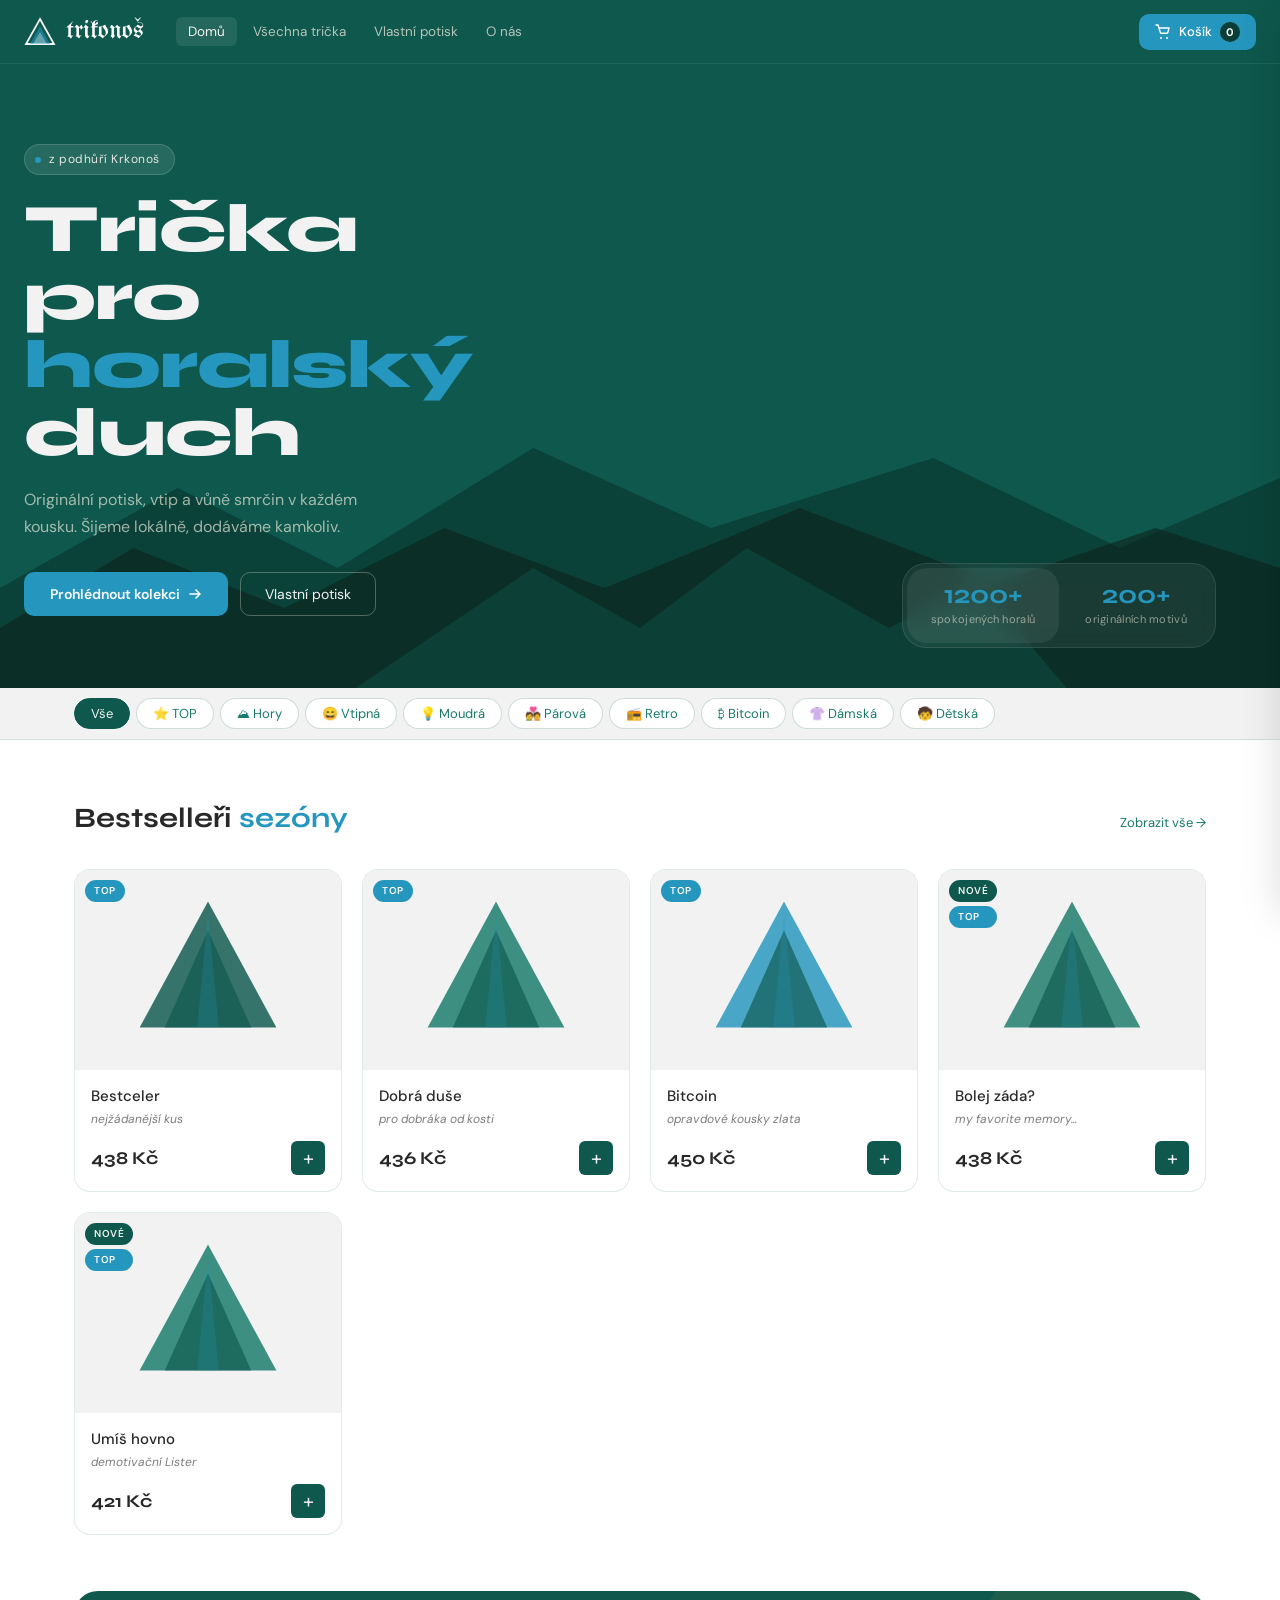
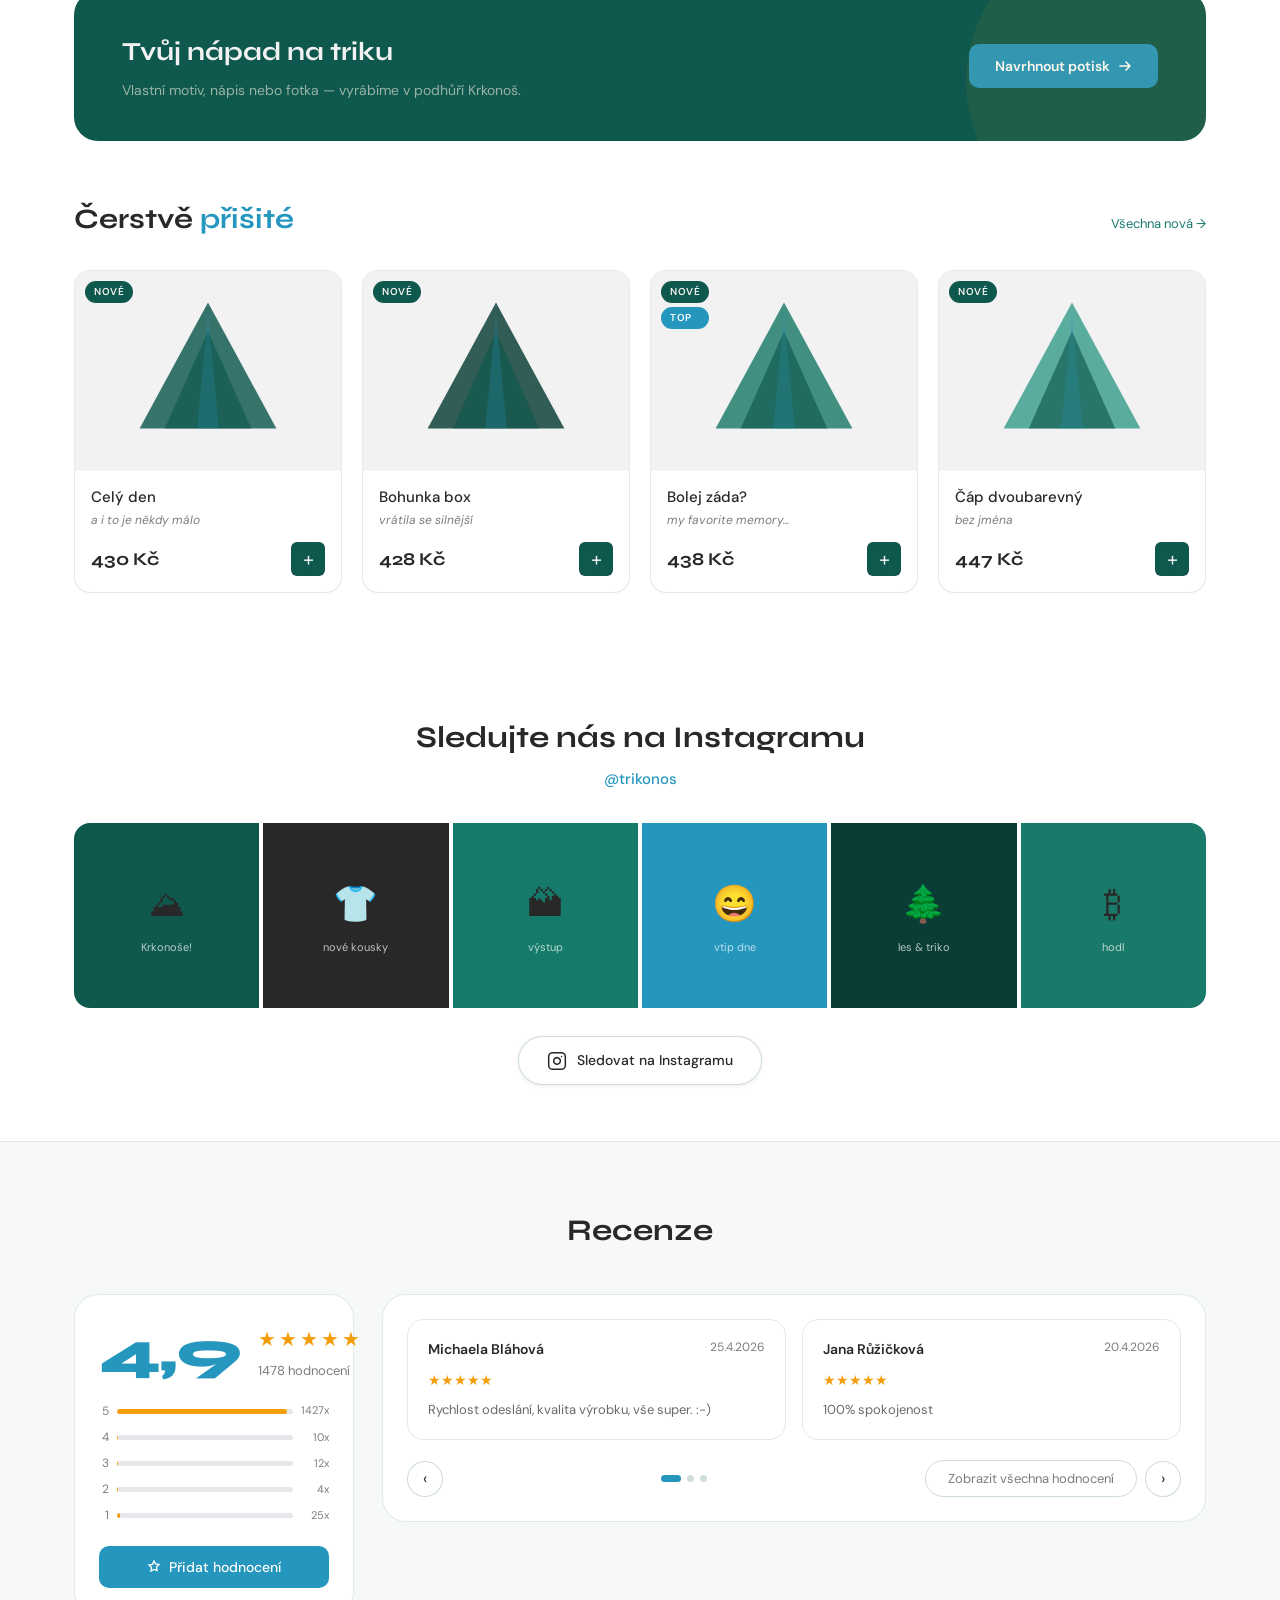
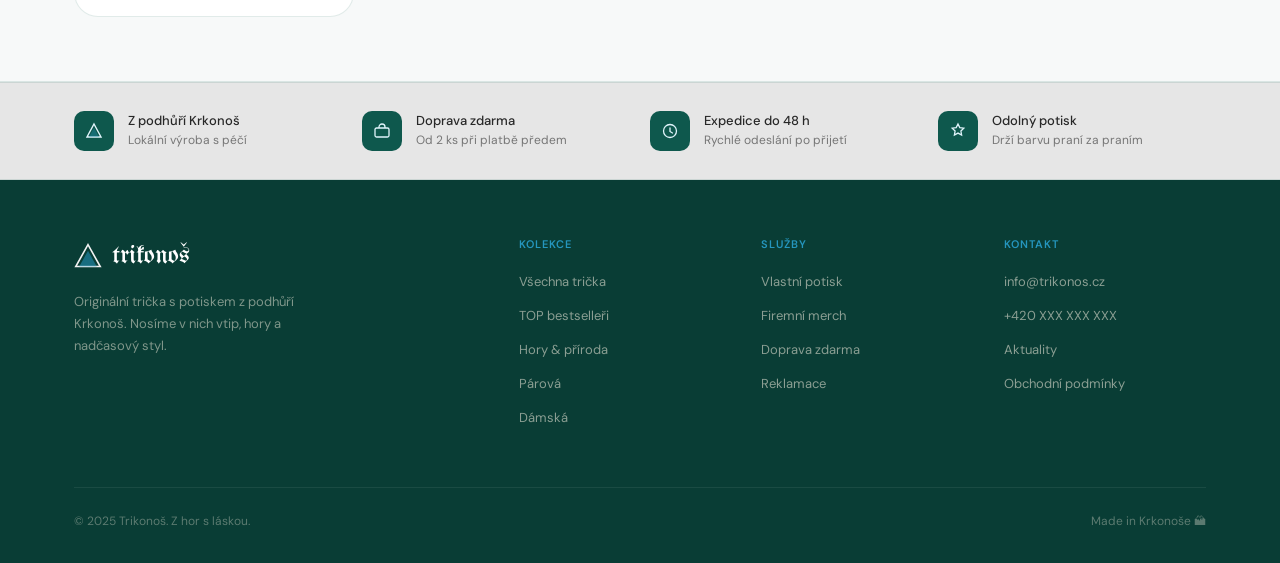
==== index.html @ 43702545 "Rename trikonos-design.html to index.html" ====
<!DOCTYPE html>
<html lang="cs">
<head>
<meta charset="UTF-8">
<meta name="viewport" content="width=device-width, initial-scale=1.0">
<title>Trikonoš – trika z hor</title>
<link href="https://fonts.googleapis.com/css2?family=UnifrakturMaguntia&family=Syne:wght@400;500;600;700;800&family=DM+Sans:ital,wght@0,300;0,400;0,500;1,300&display=swap" rel="stylesheet">
<style>
/* =========================================================
   TOKENS
========================================================= */
:root {
  /* === TRIKONOŠ BRAND PALETTE === */
  --forest:   #0e584d;   /* primární zelená — header, CTA pozadí */
  --forest-d: #093d35;   /* tmavší varianta pro hover, footer */
  --forest-l: #157a6a;   /* světlejší varianta */
  --moss:     #1a7a6a;   /* sekundární zelená */
  --sage:     #3a9e8e;   /* světlá zelená pro doplňky */
  --cream:    #f2f2f2;   /* světlé pozadí, texty na tmavém */
  --cream-d:  #e6e6e6;   /* lehce šedivé pozadí */
  --gold:     #2596be;   /* akcentní modrá — CTA tlačítka */
  --gold-l:   #2aaad6;   /* světlejší hover modrá */
  --sand:     #1f7fa0;   /* tmavší modrá varianta */
  --white:    #ffffff;   /* čistá bílá */
  --ink:      #282828;   /* hlavní barva textu */
  --muted:    rgba(80,80,80,0.75); /* tlumený text */
  --border:   rgba(14,88,77,0.12);
  --border-m: rgba(14,88,77,0.20);

  --r-sm: 6px;
  --r-md: 10px;
  --r-lg: 16px;
  --r-xl: 24px;

  --shadow-sm: 0 1px 4px rgba(0,0,0,0.08);
  --shadow-md: 0 4px 20px rgba(0,0,0,0.10);
  --shadow-lg: 0 12px 40px rgba(0,0,0,0.14);

  --font-display: 'Syne', sans-serif;
  --font-body:    'DM Sans', sans-serif;

  --header-h: 64px;
  --transition: 0.22s cubic-bezier(0.4,0,0.2,1);
}

/* =========================================================
   RESET & BASE
========================================================= */
*, *::before, *::after { box-sizing: border-box; margin: 0; padding: 0; }
html { scroll-behavior: smooth; }
body {
  font-family: var(--font-body);
  background: var(--white);
  color: var(--ink);
  font-size: 15px;
  line-height: 1.6;
  overflow-x: hidden;
}
img { display: block; max-width: 100%; }
button { cursor: pointer; font-family: var(--font-body); }
a { text-decoration: none; color: inherit; }
ul { list-style: none; }

/* =========================================================
   HEADER
========================================================= */
.header {
  position: fixed; top: 0; left: 0; right: 0; z-index: 100;
  height: var(--header-h);
  background: var(--forest);
  display: flex; align-items: center;
  padding: 0 24px;
  gap: 0;
  border-bottom: 1px solid rgba(255,255,255,0.07);
}

.header-logo {
  display: flex; align-items: center; gap: 10px;
  font-family: 'UnifrakturMaguntia', cursive;
  font-size: 26px; font-weight: 400;
  color: #ffffff;
  letter-spacing: 0px;
  flex-shrink: 0;
}
.logo-mark {
  width: 32px; height: 32px; position: relative; flex-shrink: 0;
}

.header-nav {
  display: flex; align-items: center; gap: 4px;
  margin-left: 32px;
  flex: 1;
}
.header-nav button {
  background: none; border: none;
  color: rgba(245,239,224,0.72);
  font-size: 13.5px; font-weight: 400;
  padding: 6px 12px; border-radius: var(--r-sm);
  transition: background var(--transition), color var(--transition);
  white-space: nowrap;
}
.header-nav button:hover,
.header-nav button.active {
  background: rgba(255,255,255,0.09);
  color: var(--cream);
}

.header-actions {
  display: flex; align-items: center; gap: 8px;
  margin-left: auto; flex-shrink: 0;
}

.btn-cart {
  position: relative;
  background: var(--gold);
  border: none; border-radius: var(--r-md);
  padding: 8px 16px;
  display: flex; align-items: center; gap: 8px;
  font-size: 13px; font-weight: 500; color: #ffffff;
  transition: background var(--transition), transform var(--transition);
}
.btn-cart:hover { background: var(--gold-l); transform: translateY(-1px); }
.cart-count {
  background: #093d35;
  color: #ffffff;
  width: 20px; height: 20px; border-radius: 50%;
  font-size: 11px; font-weight: 700;
  display: flex; align-items: center; justify-content: center;
}

.btn-hamburger {
  display: none;
  background: none; border: none;
  color: var(--cream); padding: 6px;
  flex-direction: column; gap: 5px; align-items: center;
}
.btn-hamburger span {
  display: block; width: 22px; height: 2px;
  background: var(--cream); border-radius: 2px;
  transition: transform var(--transition), opacity var(--transition);
}

/* Mobile nav drawer */
.mobile-nav {
  display: none;
  position: fixed; top: var(--header-h); left: 0; right: 0; bottom: 0;
  background: var(--forest-d); z-index: 99;
  padding: 24px;
  flex-direction: column; gap: 4px;
  transform: translateX(-100%);
  transition: transform var(--transition);
}
.mobile-nav.open { transform: translateX(0); }
.mobile-nav button {
  background: none; border: none;
  color: var(--cream); font-size: 22px;
  font-family: var(--font-display); font-weight: 600;
  padding: 12px 0; text-align: left;
  border-bottom: 1px solid rgba(255,255,255,0.07);
  width: 100%;
}

/* =========================================================
   PAGE LAYOUT
========================================================= */
.page { display: none; padding-top: var(--header-h); min-height: 100vh; }
.page.active { display: block; }

.container { max-width: 1180px; margin: 0 auto; padding: 0 24px; }

/* =========================================================
   HERO
========================================================= */
.hero {
  background: var(--forest);
  position: relative; overflow: hidden;
  padding: 80px 24px 0;
  min-height: 560px;
  display: flex; align-items: flex-end;
}
.hero-content {
  position: relative; z-index: 2;
  max-width: 520px;
  padding-bottom: 72px;
}
.hero-eyebrow {
  display: inline-flex; align-items: center; gap: 8px;
  background: rgba(255,255,255,0.1);
  border: 1px solid rgba(255,255,255,0.15);
  border-radius: 100px;
  padding: 5px 14px 5px 10px;
  font-size: 12px; color: var(--cream-d);
  letter-spacing: 0.5px; margin-bottom: 20px;
}
.hero-eyebrow-dot {
  width: 6px; height: 6px; border-radius: 50%;
  background: #2596be; flex-shrink: 0;
}
.hero h1 {
  font-family: var(--font-display);
  font-size: clamp(40px, 7vw, 68px);
  font-weight: 800; line-height: 1.0;
  color: var(--cream); margin-bottom: 20px;
  letter-spacing: -1px;
}
.hero h1 em { color: #2596be; font-style: normal; }
.hero-sub {
  font-size: 16px; color: rgba(245,239,224,0.65);
  line-height: 1.65; margin-bottom: 32px;
  max-width: 380px;
}
.hero-btns { display: flex; gap: 12px; flex-wrap: wrap; }

.btn-primary {
  background: var(--gold);
  color: #ffffff;
  border: none; border-radius: var(--r-md);
  padding: 13px 26px;
  font-size: 14px; font-weight: 600;
  display: inline-flex; align-items: center; gap: 8px;
  transition: background var(--transition), transform var(--transition);
}
.btn-primary:hover { background: var(--gold-l); transform: translateY(-2px); }

.btn-outline {
  background: transparent;
  color: var(--cream);
  border: 1.5px solid rgba(245,239,224,0.3);
  border-radius: var(--r-md);
  padding: 12px 24px;
  font-size: 14px;
  display: inline-flex; align-items: center; gap: 8px;
  transition: border-color var(--transition), background var(--transition);
}
.btn-outline:hover {
  border-color: rgba(245,239,224,0.6);
  background: rgba(255,255,255,0.06);
}

/* Mountain SVG background */
.hero-mountains {
  position: absolute; bottom: 0; left: 0; right: 0;
  height: 260px; width: 100%;
}
/* Stats row */
.hero-stats {
  position: absolute; right: 5%; bottom: 40px; z-index: 2;
  display: flex; gap: 2px;
  background: rgba(255,255,255,0.06);
  border: 1px solid rgba(255,255,255,0.1);
  border-radius: var(--r-xl);
  padding: 4px;
  backdrop-filter: blur(12px);
}
.hero-stat {
  padding: 14px 24px; text-align: center;
  border-radius: calc(var(--r-xl) - 4px);
}
.hero-stat:first-child { background: rgba(255,255,255,0.07); }
.hero-stat-num {
  font-family: var(--font-display);
  font-size: 26px; font-weight: 700; color: #2596be;
  line-height: 1;
}
.hero-stat-label {
  font-size: 11px; color: rgba(245,239,224,0.55);
  margin-top: 3px; letter-spacing: 0.3px;
}

/* =========================================================
   CATEGORY BAR
========================================================= */
.cat-bar {
  background: var(--cream);
  border-bottom: 1px solid var(--border);
  position: sticky; top: var(--header-h); z-index: 50;
}
.cat-bar-inner {
  display: flex; align-items: center; gap: 6px;
  padding: 10px 24px; overflow-x: auto;
  scrollbar-width: none; max-width: 1180px; margin: 0 auto;
}
.cat-bar-inner::-webkit-scrollbar { display: none; }
.cat-pill {
  background: white;
  border: 1px solid var(--border-m);
  border-radius: 100px;
  padding: 6px 16px; white-space: nowrap;
  font-size: 13px; color: var(--moss);
  transition: all var(--transition);
  flex-shrink: 0;
}
.cat-pill:hover { border-color: var(--forest); color: var(--forest); }
.cat-pill.active {
  background: var(--forest); color: var(--cream);
  border-color: var(--forest);
}

/* =========================================================
   SECTION HEADERS
========================================================= */
.section { padding: 56px 0; }
.section-sm { padding: 32px 0; }
.section-head {
  display: flex; justify-content: space-between; align-items: baseline;
  margin-bottom: 28px;
}
.section-head h2 {
  font-family: var(--font-display);
  font-size: 28px; font-weight: 700; color: var(--ink);
}
.section-head h2 span { color: #2596be; }
.section-head a {
  font-size: 13px; color: var(--moss);
  border-bottom: 1px solid transparent;
  transition: border-color var(--transition), color var(--transition);
  cursor: pointer;
}
.section-head a:hover { color: var(--forest); border-color: var(--forest); }

/* =========================================================
   PRODUCT GRID
========================================================= */
.product-grid {
  display: grid;
  grid-template-columns: repeat(auto-fill, minmax(220px, 1fr));
  gap: 20px;
}

.product-card {
  background: white;
  border: 1px solid var(--border);
  border-radius: var(--r-lg);
  overflow: hidden;
  cursor: pointer;
  transition: border-color var(--transition), transform var(--transition), box-shadow var(--transition);
  position: relative;
}
.product-card:hover {
  border-color: var(--moss);
  transform: translateY(-3px);
  box-shadow: var(--shadow-md);
}

.product-card-img {
  background: var(--cream);
  height: 200px;
  display: flex; align-items: center; justify-content: center;
  position: relative; overflow: hidden;
}
.product-card-img svg { transition: transform 0.3s; }
.product-card:hover .product-card-img svg { transform: scale(1.05); }

.product-badges {
  position: absolute; top: 10px; left: 10px;
  display: flex; flex-direction: column; gap: 4px;
}
.badge {
  font-size: 10px; font-weight: 600; letter-spacing: 0.5px;
  padding: 3px 9px; border-radius: 100px;
  text-transform: uppercase;
}
.badge-top { background: var(--gold); color: #ffffff; }
.badge-new { background: var(--forest); color: var(--cream); }

.product-card-body { padding: 14px 16px 16px; }
.product-name {
  font-weight: 500; font-size: 15px; color: var(--ink);
  margin-bottom: 2px;
}
.product-sub {
  font-size: 12px; color: var(--muted); margin-bottom: 12px;
  font-style: italic;
}
.product-footer {
  display: flex; justify-content: space-between; align-items: center;
}
.product-price {
  font-family: var(--font-display);
  font-size: 18px; font-weight: 700; color: var(--ink);
}
.btn-add-to-cart {
  background: var(--forest);
  color: var(--cream);
  border: none; border-radius: var(--r-sm);
  width: 34px; height: 34px;
  font-size: 20px; line-height: 1;
  display: flex; align-items: center; justify-content: center;
  transition: background var(--transition), transform var(--transition);
}
.btn-add-to-cart:hover { background: var(--moss); transform: scale(1.1); }

/* Added to cart pulse */
.btn-add-to-cart.added {
  background: var(--gold); color: #ffffff;
  animation: pulse-add 0.4s ease;
}
@keyframes pulse-add {
  0% { transform: scale(1); }
  50% { transform: scale(1.3); }
  100% { transform: scale(1); }
}

/* =========================================================
   PROMO BANNER
========================================================= */
.promo-banner {
  background: var(--forest);
  border-radius: var(--r-xl);
  padding: 40px 48px;
  display: flex; justify-content: space-between; align-items: center;
  gap: 24px; flex-wrap: wrap;
  position: relative; overflow: hidden;
  margin: 0 0 56px;
}
.promo-banner::before {
  content: '';
  position: absolute; right: -60px; top: -60px;
  width: 300px; height: 300px; border-radius: 50%;
  background: rgba(224,160,32,0.08);
}
.promo-text h3 {
  font-family: var(--font-display);
  font-size: 26px; font-weight: 700; color: var(--cream);
  margin-bottom: 6px;
}
.promo-text p { font-size: 14px; color: rgba(245,239,224,0.6); }

/* =========================================================
   TRUST STRIP
========================================================= */
.trust-strip {
  background: var(--cream-d);
  border-top: 1px solid var(--border);
  border-bottom: 1px solid var(--border);
  padding: 28px 0;
}
.trust-items {
  display: grid;
  grid-template-columns: repeat(auto-fit, minmax(200px, 1fr));
  gap: 20px;
}
.trust-item {
  display: flex; align-items: center; gap: 14px;
}
.trust-icon {
  width: 40px; height: 40px; border-radius: var(--r-md);
  background: var(--forest);
  display: flex; align-items: center; justify-content: center;
  flex-shrink: 0;
}
.trust-text h4 { font-size: 13px; font-weight: 500; color: var(--ink); }
.trust-text p { font-size: 12px; color: var(--muted); }

/* =========================================================
   FOOTER
========================================================= */
.footer {
  background: var(--forest-d);
  padding: 56px 0 32px;
}
.footer-grid {
  display: grid;
  grid-template-columns: 2fr 1fr 1fr 1fr;
  gap: 40px; margin-bottom: 48px;
}
.footer-brand p {
  font-size: 13px; color: rgba(245,239,224,0.5);
  line-height: 1.7; margin-top: 14px; max-width: 260px;
}
.footer-col h5 {
  font-size: 11px; font-weight: 600;
  color: #2596be; letter-spacing: 1px;
  text-transform: uppercase; margin-bottom: 16px;
}
.footer-col li { margin-bottom: 10px; }
.footer-col a {
  font-size: 13px; color: rgba(245,239,224,0.55);
  transition: color var(--transition);
}
.footer-col a:hover { color: var(--cream); }
.footer-bottom {
  border-top: 1px solid rgba(255,255,255,0.07);
  padding-top: 24px;
  display: flex; justify-content: space-between;
  font-size: 12px; color: rgba(245,239,224,0.35);
  flex-wrap: wrap; gap: 8px;
}

/* =========================================================
   MINI CART DRAWER
========================================================= */
.cart-overlay {
  position: fixed; inset: 0; z-index: 200;
  background: rgba(0,0,0,0.45);
  opacity: 0; pointer-events: none;
  transition: opacity var(--transition);
}
.cart-overlay.open { opacity: 1; pointer-events: all; }

.cart-drawer {
  position: fixed; top: 0; right: 0; bottom: 0;
  width: 420px; max-width: 100vw;
  background: var(--white); z-index: 201;
  transform: translateX(100%);
  transition: transform 0.3s cubic-bezier(0.4,0,0.2,1);
  display: flex; flex-direction: column;
  box-shadow: var(--shadow-lg);
}
.cart-drawer.open { transform: translateX(0); }

.cart-drawer-header {
  padding: 20px 24px;
  border-bottom: 1px solid var(--border);
  display: flex; align-items: center; justify-content: space-between;
  background: var(--forest); color: var(--cream);
}
.cart-drawer-header h3 {
  font-family: var(--font-display);
  font-size: 18px; font-weight: 700;
}
.btn-close-cart {
  background: rgba(255,255,255,0.1); border: none;
  color: var(--cream); width: 32px; height: 32px;
  border-radius: 50%; font-size: 18px; line-height: 1;
  display: flex; align-items: center; justify-content: center;
  transition: background var(--transition);
}
.btn-close-cart:hover { background: rgba(255,255,255,0.2); }

.cart-items { flex: 1; overflow-y: auto; padding: 16px 24px; }

.cart-empty {
  text-align: center; padding: 60px 20px;
  color: var(--muted);
}
.cart-empty-icon { font-size: 48px; margin-bottom: 12px; opacity: 0.4; }
.cart-empty p { font-size: 14px; }

.cart-item {
  display: flex; gap: 14px; align-items: flex-start;
  padding: 14px 0; border-bottom: 1px solid var(--border);
  animation: slideIn 0.25s ease;
}
@keyframes slideIn {
  from { opacity: 0; transform: translateX(16px); }
  to { opacity: 1; transform: translateX(0); }
}
.cart-item-img {
  width: 68px; height: 68px; border-radius: var(--r-md);
  background: var(--cream); flex-shrink: 0;
  display: flex; align-items: center; justify-content: center;
  overflow: hidden;
}
.cart-item-info { flex: 1; }
.cart-item-name { font-size: 14px; font-weight: 500; margin-bottom: 2px; }
.cart-item-variant { font-size: 12px; color: var(--muted); margin-bottom: 8px; }
.cart-item-controls {
  display: flex; align-items: center; gap: 8px;
}
.qty-btn {
  background: var(--cream); border: 1px solid var(--border-m);
  color: var(--ink); width: 26px; height: 26px;
  border-radius: var(--r-sm); font-size: 14px;
  display: flex; align-items: center; justify-content: center;
  transition: background var(--transition);
}
.qty-btn:hover { background: var(--cream-d); }
.qty-num { font-size: 14px; font-weight: 500; min-width: 20px; text-align: center; }
.cart-item-price {
  font-family: var(--font-display);
  font-size: 16px; font-weight: 700; color: var(--forest);
  white-space: nowrap;
}
.btn-remove-item {
  background: none; border: none;
  color: var(--muted); font-size: 14px;
  padding: 2px 4px; margin-left: auto;
  border-radius: var(--r-sm);
  transition: color var(--transition), background var(--transition);
}
.btn-remove-item:hover { color: #c0392b; background: #fef5f5; }

.cart-footer {
  padding: 20px 24px;
  border-top: 1px solid var(--border);
  background: var(--cream);
}
.cart-subtotal {
  display: flex; justify-content: space-between; align-items: baseline;
  margin-bottom: 6px;
}
.cart-subtotal span:first-child { font-size: 13px; color: var(--muted); }
.cart-subtotal span:last-child {
  font-family: var(--font-display);
  font-size: 22px; font-weight: 700; color: var(--forest);
}
.cart-shipping-note {
  font-size: 12px; color: var(--moss); margin-bottom: 16px;
}
.btn-checkout {
  width: 100%; padding: 15px;
  background: var(--forest); color: var(--cream);
  border: none; border-radius: var(--r-md);
  font-size: 15px; font-weight: 600; font-family: var(--font-body);
  display: flex; align-items: center; justify-content: center; gap: 8px;
  transition: background var(--transition), transform var(--transition);
}
.btn-checkout:hover { background: var(--forest-l); transform: translateY(-1px); }
.btn-continue-shopping {
  width: 100%; padding: 10px;
  background: none; border: none;
  color: var(--muted); font-size: 13px; margin-top: 8px;
  transition: color var(--transition);
}
.btn-continue-shopping:hover { color: var(--forest); }

/* =========================================================
   PRODUCT DETAIL PAGE
========================================================= */
.breadcrumb {
  display: flex; align-items: center; gap: 6px;
  font-size: 12px; color: var(--muted); padding: 20px 0 0;
}
.breadcrumb span { color: var(--border-m); }
.breadcrumb a { cursor: pointer; transition: color var(--transition); }
.breadcrumb a:hover { color: var(--forest); }

.product-detail-grid {
  display: grid; grid-template-columns: 1fr 1fr;
  gap: 56px; align-items: start; padding: 32px 0 64px;
}
.product-detail-visual {
  background: var(--cream);
  border-radius: var(--r-xl);
  aspect-ratio: 1;
  display: flex; align-items: center; justify-content: center;
  position: relative; overflow: hidden;
}
.product-detail-thumbnails {
  display: flex; gap: 8px; margin-top: 12px;
}
.thumb {
  width: 72px; height: 72px; border-radius: var(--r-md);
  background: var(--cream); border: 2px solid transparent;
  display: flex; align-items: center; justify-content: center;
  cursor: pointer; overflow: hidden;
  transition: border-color var(--transition);
}
.thumb.active { border-color: var(--forest); }

.product-detail-info h1 {
  font-family: var(--font-display);
  font-size: 36px; font-weight: 700; line-height: 1.1;
  margin-bottom: 8px;
}
.product-detail-tagline {
  font-size: 15px; color: var(--muted); font-style: italic;
  margin-bottom: 20px;
}
.product-detail-price {
  font-family: var(--font-display);
  font-size: 32px; font-weight: 700; color: #0e584d;
  margin-bottom: 28px; display: flex; align-items: center; gap: 12px;
}
.price-shipping {
  font-size: 13px; font-weight: 400; color: var(--moss);
  font-family: var(--font-body);
}

.size-label {
  font-size: 13px; font-weight: 500; color: var(--ink);
  margin-bottom: 10px; display: flex; justify-content: space-between;
}
.size-label a { color: var(--moss); cursor: pointer; font-weight: 400; }
.size-grid {
  display: flex; flex-wrap: wrap; gap: 8px; margin-bottom: 24px;
}
.size-btn {
  background: white; border: 1.5px solid var(--border-m);
  border-radius: var(--r-sm); padding: 8px 16px;
  font-size: 14px; color: var(--ink);
  transition: all var(--transition);
  min-width: 52px; text-align: center;
}
.size-btn:hover { border-color: var(--forest); color: var(--forest); }
.size-btn.active {
  background: var(--forest); color: var(--cream);
  border-color: var(--forest);
}
.size-btn.unavailable {
  opacity: 0.35; cursor: not-allowed;
  text-decoration: line-through;
}

.color-label {
  font-size: 13px; font-weight: 500; color: var(--ink);
  margin-bottom: 10px;
}
.color-grid {
  display: flex; gap: 10px; margin-bottom: 28px;
}
.color-swatch {
  width: 32px; height: 32px; border-radius: 50%;
  border: 3px solid transparent; cursor: pointer;
  transition: border-color var(--transition), transform var(--transition);
  outline-offset: 2px;
}
.color-swatch:hover { transform: scale(1.15); }
.color-swatch.active { border-color: var(--forest); }

.quantity-row {
  display: flex; align-items: center; gap: 12px; margin-bottom: 20px;
}
.quantity-row label { font-size: 13px; font-weight: 500; }
.qty-control {
  display: flex; align-items: center; gap: 0;
  border: 1.5px solid var(--border-m); border-radius: var(--r-md);
  overflow: hidden;
}
.qty-control button {
  background: var(--cream); border: none;
  width: 40px; height: 42px; font-size: 18px;
  display: flex; align-items: center; justify-content: center;
  transition: background var(--transition);
}
.qty-control button:hover { background: var(--cream-d); }
.qty-control input {
  width: 52px; height: 42px; border: none;
  text-align: center; font-size: 15px; font-weight: 500;
  background: white; color: var(--ink);
  outline: none;
}

.btn-add-detail {
  width: 100%; padding: 16px;
  background: var(--gold); color: #ffffff;
  border: none; border-radius: var(--r-md);
  font-size: 16px; font-weight: 600; font-family: var(--font-body);
  display: flex; align-items: center; justify-content: center; gap: 8px;
  transition: background var(--transition), transform var(--transition);
  margin-bottom: 10px;
}
.btn-add-detail:hover { background: var(--gold-l); transform: translateY(-2px); }

.btn-wishlist {
  width: 100%; padding: 13px;
  background: none;
  border: 1.5px solid var(--border-m); border-radius: var(--r-md);
  color: var(--muted); font-size: 14px;
  display: flex; align-items: center; justify-content: center; gap: 8px;
  transition: all var(--transition);
}
.btn-wishlist:hover { border-color: var(--moss); color: var(--forest); }

.product-meta {
  margin-top: 28px; border-top: 1px solid var(--border); padding-top: 24px;
}
.product-meta-item {
  display: flex; align-items: flex-start; gap: 12px; margin-bottom: 14px;
}
.meta-icon {
  width: 36px; height: 36px; border-radius: var(--r-sm);
  background: var(--cream); flex-shrink: 0;
  display: flex; align-items: center; justify-content: center;
}
.meta-text h5 { font-size: 13px; font-weight: 500; margin-bottom: 1px; }
.meta-text p { font-size: 12px; color: var(--muted); }

/* =========================================================
   CATEGORY PAGE (filter sidebar)
========================================================= */
.category-layout {
  display: grid; grid-template-columns: 240px 1fr;
  gap: 40px; padding: 40px 0 64px; align-items: start;
}
.filter-sidebar {
  position: sticky; top: calc(var(--header-h) + 56px);
}
.filter-sidebar h3 {
  font-family: var(--font-display);
  font-size: 16px; font-weight: 700; margin-bottom: 20px;
}
.filter-group { margin-bottom: 28px; }
.filter-group-title {
  font-size: 11px; font-weight: 600; letter-spacing: 1px;
  text-transform: uppercase; color: #2596be;
  margin-bottom: 12px;
}
.filter-option {
  display: flex; align-items: center; gap: 10px;
  padding: 7px 0; cursor: pointer;
  transition: color var(--transition);
}
.filter-option:hover { color: var(--forest); }
.filter-checkbox {
  width: 18px; height: 18px; border-radius: 4px;
  border: 1.5px solid var(--border-m); flex-shrink: 0;
  display: flex; align-items: center; justify-content: center;
  transition: all var(--transition);
}
.filter-option.checked .filter-checkbox {
  background: var(--forest); border-color: var(--forest);
}
.filter-option.checked .filter-checkbox::after {
  content: '✓'; font-size: 11px; color: white; font-weight: 600;
}
.filter-count {
  margin-left: auto; font-size: 11px; color: var(--muted);
  background: var(--cream); padding: 1px 7px; border-radius: 100px;
}
.price-range { padding: 4px 0; }
.price-range input[type=range] {
  width: 100%; accent-color: var(--forest);
  height: 4px;
}
.price-range-labels {
  display: flex; justify-content: space-between;
  font-size: 12px; color: var(--muted); margin-top: 6px;
}

.category-header {
  display: flex; justify-content: space-between; align-items: center;
  margin-bottom: 24px;
}
.category-header h2 {
  font-family: var(--font-display);
  font-size: 26px; font-weight: 700;
}
.results-count { font-size: 13px; color: var(--muted); }
.sort-select {
  border: 1px solid var(--border-m); border-radius: var(--r-md);
  padding: 7px 12px; font-size: 13px; color: var(--ink);
  background: white; outline: none; cursor: pointer;
}

/* =========================================================
   CUSTOM PRINT PAGE
========================================================= */
.potisk-hero {
  background: linear-gradient(135deg, #093d35, #0e584d);
  padding: 80px 0 64px; text-align: center;
  position: relative; overflow: hidden;
}
.potisk-hero h1 {
  font-family: var(--font-display);
  font-size: clamp(36px, 6vw, 60px);
  font-weight: 800; color: var(--cream); margin-bottom: 16px;
}
.potisk-hero p { font-size: 16px; color: rgba(245,239,224,0.65); }

.steps-grid {
  display: grid; grid-template-columns: repeat(auto-fit, minmax(220px, 1fr));
  gap: 20px; margin: 48px 0;
}
.step-card {
  background: white; border: 1px solid var(--border);
  border-radius: var(--r-lg); padding: 28px 24px;
  text-align: center; position: relative;
}
.step-number {
  width: 36px; height: 36px; border-radius: 50%;
  background: var(--gold); color: #ffffff;
  font-family: var(--font-display);
  font-size: 16px; font-weight: 700;
  display: flex; align-items: center; justify-content: center;
  margin: 0 auto 16px;
}
.step-card h4 { font-size: 16px; font-weight: 600; margin-bottom: 8px; }
.step-card p { font-size: 13px; color: var(--muted); line-height: 1.6; }

.potisk-form-card {
  background: white; border: 1px solid var(--border);
  border-radius: var(--r-xl); padding: 40px;
  max-width: 640px; margin: 0 auto 64px;
  box-shadow: var(--shadow-sm);
}
.form-group { margin-bottom: 20px; }
.form-label {
  display: block; font-size: 13px; font-weight: 500;
  color: var(--ink); margin-bottom: 7px;
}
.form-input, .form-select, .form-textarea {
  width: 100%; padding: 11px 14px;
  border: 1.5px solid var(--border-m); border-radius: var(--r-md);
  font-size: 14px; color: var(--ink); background: white;
  font-family: var(--font-body); outline: none;
  transition: border-color var(--transition);
}
.form-input:focus, .form-select:focus, .form-textarea:focus {
  border-color: var(--forest);
}
.form-textarea { min-height: 100px; resize: vertical; }
.form-row { display: grid; grid-template-columns: 1fr 1fr; gap: 16px; }

.upload-area {
  border: 2px dashed var(--border-m); border-radius: var(--r-lg);
  padding: 36px; text-align: center; cursor: pointer;
  transition: border-color var(--transition), background var(--transition);
}
.upload-area:hover {
  border-color: var(--forest); background: var(--cream);
}
.upload-icon { font-size: 32px; margin-bottom: 8px; opacity: 0.4; }
.upload-area p { font-size: 13px; color: var(--muted); }

/* =========================================================
   CHECKOUT PAGE
========================================================= */
.checkout-layout {
  display: grid; grid-template-columns: 1fr 380px;
  gap: 40px; padding: 40px 0 80px; align-items: start;
}
.checkout-section {
  background: white; border: 1px solid var(--border);
  border-radius: var(--r-lg); padding: 28px; margin-bottom: 20px;
}
.checkout-section h3 {
  font-family: var(--font-display);
  font-size: 18px; font-weight: 700; margin-bottom: 20px;
  display: flex; align-items: center; gap: 10px;
}
.checkout-step-num {
  width: 26px; height: 26px; border-radius: 50%;
  background: var(--forest); color: var(--cream);
  font-size: 13px; font-weight: 600;
  display: flex; align-items: center; justify-content: center;
  flex-shrink: 0;
}
.checkout-methods {
  display: grid; grid-template-columns: 1fr 1fr;
  gap: 10px; margin-bottom: 20px;
}
.method-btn {
  border: 1.5px solid var(--border-m); border-radius: var(--r-md);
  padding: 12px 16px; text-align: left; background: white;
  cursor: pointer; display: flex; align-items: center; gap: 10px;
  transition: all var(--transition);
}
.method-btn:hover { border-color: var(--forest); }
.method-btn.active {
  border-color: var(--forest); background: #f0f5f2;
}
.method-btn-icon {
  width: 32px; height: 32px; border-radius: var(--r-sm);
  background: var(--cream); flex-shrink: 0;
  display: flex; align-items: center; justify-content: center;
  font-size: 16px;
}
.method-btn-text h5 { font-size: 13px; font-weight: 500; }
.method-btn-text p { font-size: 11px; color: var(--muted); }

.order-summary {
  background: white; border: 1px solid var(--border);
  border-radius: var(--r-lg); padding: 24px;
  position: sticky; top: calc(var(--header-h) + 24px);
}
.order-summary h3 {
  font-family: var(--font-display);
  font-size: 18px; font-weight: 700; margin-bottom: 20px;
}
.order-summary-item {
  display: flex; align-items: center; gap: 12px;
  padding: 10px 0; border-bottom: 1px solid var(--border);
}
.order-sum-img {
  width: 52px; height: 52px; border-radius: var(--r-md);
  background: var(--cream); flex-shrink: 0;
  display: flex; align-items: center; justify-content: center; overflow: hidden;
}
.order-sum-info { flex: 1; }
.order-sum-info h5 { font-size: 13px; font-weight: 500; }
.order-sum-info p { font-size: 12px; color: var(--muted); }
.order-sum-price { font-weight: 600; font-size: 14px; }

.order-totals { padding: 16px 0 0; }
.order-total-row {
  display: flex; justify-content: space-between;
  font-size: 13px; margin-bottom: 8px; color: var(--muted);
}
.order-total-row.total {
  font-size: 16px; font-weight: 700; color: var(--ink);
  border-top: 1px solid var(--border); padding-top: 12px; margin-top: 4px;
}
.coupon-input {
  display: flex; gap: 8px; margin: 16px 0;
}
.coupon-input input {
  flex: 1; padding: 9px 12px;
  border: 1.5px solid var(--border-m); border-radius: var(--r-sm);
  font-size: 13px; outline: none;
}
.coupon-input button {
  background: var(--forest); color: white; border: none;
  padding: 9px 16px; border-radius: var(--r-sm);
  font-size: 13px;
}

/* =========================================================
   TOAST NOTIFICATION
========================================================= */
.toast-container {
  position: fixed; bottom: 24px; right: 24px; z-index: 300;
  display: flex; flex-direction: column; gap: 8px;
  pointer-events: none;
}
.toast {
  background: var(--forest); color: var(--cream);
  padding: 12px 20px; border-radius: var(--r-md);
  font-size: 13px; font-weight: 500;
  display: flex; align-items: center; gap: 10px;
  box-shadow: var(--shadow-lg);
  animation: toastIn 0.3s ease, toastOut 0.3s ease 2.5s forwards;
  pointer-events: none;
}
@keyframes toastIn {
  from { opacity: 0; transform: translateY(12px); }
  to { opacity: 1; transform: translateY(0); }
}
@keyframes toastOut {
  from { opacity: 1; transform: translateY(0); }
  to { opacity: 0; transform: translateY(8px); }
}

/* =========================================================
   RESPONSIVE
========================================================= */
@media (max-width: 900px) {
  .header-nav { display: none; }
  .btn-hamburger { display: flex; }
  .mobile-nav { display: flex; }
  .hero-stats { display: none; }
  .product-detail-grid { grid-template-columns: 1fr; gap: 32px; }
  .category-layout { grid-template-columns: 1fr; }
  .filter-sidebar { position: static; }
  .footer-grid { grid-template-columns: 1fr 1fr; }
  .checkout-layout { grid-template-columns: 1fr; }
  .order-summary { position: static; }
}
@media (max-width: 600px) {
  .hero { padding: 56px 20px 0; min-height: 440px; }
  .hero h1 { font-size: 38px; }
  .promo-banner { padding: 28px 24px; }
  .product-grid { grid-template-columns: repeat(2, 1fr); gap: 12px; }
  .footer-grid { grid-template-columns: 1fr; }
  .steps-grid { grid-template-columns: 1fr; }
  .form-row { grid-template-columns: 1fr; }
  .checkout-methods { grid-template-columns: 1fr; }
  .container { padding: 0 16px; }
  .hero { padding: 48px 16px 0; }
  .cart-drawer { width: 100%; }
}

/* =========================================================
   INSTAGRAM SECTION
========================================================= */
.ig-section {
  padding: 64px 0 56px;
  background: var(--white);
}
.ig-header {
  text-align: center; margin-bottom: 32px;
}
.ig-header h2 {
  font-family: var(--font-display);
  font-size: 30px; font-weight: 700; color: var(--ink);
  margin-bottom: 6px;
}
.ig-header p {
  font-size: 15px; color: var(--muted);
}
.ig-header p a {
  color: #2596be; font-weight: 500;
}
.ig-grid {
  display: grid;
  grid-template-columns: repeat(6, 1fr);
  gap: 4px;
  overflow: hidden;
  border-radius: var(--r-lg);
}
.ig-item {
  aspect-ratio: 1;
  background: var(--cream-d);
  overflow: hidden;
  position: relative;
  cursor: pointer;
}
.ig-item-inner {
  width: 100%; height: 100%;
  display: flex; align-items: center; justify-content: center;
  transition: transform 0.35s ease;
}
.ig-item:hover .ig-item-inner { transform: scale(1.06); }
.ig-item-overlay {
  position: absolute; inset: 0;
  background: rgba(14,88,77,0.55);
  display: flex; align-items: center; justify-content: center;
  opacity: 0; transition: opacity 0.25s;
}
.ig-item:hover .ig-item-overlay { opacity: 1; }
.ig-item-overlay svg { color: #fff; }
.ig-follow-btn {
  display: flex; align-items: center; justify-content: center;
  margin: 28px auto 0;
}
.ig-follow-btn a {
  display: inline-flex; align-items: center; gap: 10px;
  border: 1.5px solid var(--border-m);
  border-radius: 100px;
  padding: 12px 28px;
  font-size: 14px; font-weight: 500; color: var(--ink);
  transition: all var(--transition);
  background: white;
  box-shadow: var(--shadow-sm);
}
.ig-follow-btn a:hover {
  border-color: #2596be; color: #2596be;
  box-shadow: 0 4px 16px rgba(37,150,190,0.15);
}

/* =========================================================
   REVIEWS SECTION
========================================================= */
.reviews-section {
  padding: 64px 0;
  background: #f7f9f9;
  border-top: 1px solid var(--border);
  border-bottom: 1px solid var(--border);
}
.reviews-header {
  text-align: center; margin-bottom: 40px;
}
.reviews-header h2 {
  font-family: var(--font-display);
  font-size: 30px; font-weight: 700; color: var(--ink);
}
.reviews-layout {
  display: grid;
  grid-template-columns: 280px 1fr;
  gap: 28px; align-items: start;
}
.reviews-summary {
  background: white;
  border: 1px solid var(--border);
  border-radius: var(--r-xl);
  padding: 28px 24px;
}
.reviews-big-score {
  display: flex; align-items: center; gap: 16px;
  margin-bottom: 20px;
}
.score-num {
  font-family: var(--font-display);
  font-size: 56px; font-weight: 800; color: #2596be;
  line-height: 1;
}
.score-stars { display: flex; flex-direction: column; gap: 4px; }
.stars { display: flex; gap: 3px; }
.star { color: #f59e0b; font-size: 20px; }
.star-sm { color: #f59e0b; font-size: 14px; }
.star-empty { color: #d1d5db; }
.score-count { font-size: 13px; color: var(--muted); margin-top: 2px; }
.reviews-bars { margin-bottom: 20px; }
.review-bar-row {
  display: flex; align-items: center; gap: 8px; margin-bottom: 7px;
}
.review-bar-label {
  font-size: 12px; color: var(--muted); width: 10px; text-align: right; flex-shrink: 0;
}
.review-bar-track {
  flex: 1; height: 5px; background: #e5e7eb;
  border-radius: 10px; overflow: hidden;
}
.review-bar-fill {
  height: 100%; background: #f59e0b; border-radius: 10px;
  transition: width 0.6s ease;
}
.review-bar-count { font-size: 11px; color: var(--muted); width: 28px; text-align: right; }
.btn-add-review {
  width: 100%; padding: 12px;
  background: #2596be; color: white; border: none;
  border-radius: var(--r-md); font-size: 14px; font-weight: 500;
  display: flex; align-items: center; justify-content: center; gap: 8px;
  transition: background var(--transition);
}
.btn-add-review:hover { background: #2aaad6; }

/* Carousel */
.reviews-carousel-wrap {
  background: white; border: 1px solid var(--border);
  border-radius: var(--r-xl); padding: 24px;
  position: relative;
}
.reviews-carousel {
  display: grid; grid-template-columns: 1fr 1fr;
  gap: 16px; overflow: hidden;
}
.review-card {
  border: 1px solid var(--border);
  border-radius: var(--r-lg); padding: 18px 20px;
  transition: box-shadow var(--transition);
}
.review-card:hover { box-shadow: var(--shadow-sm); }
.review-card-header {
  display: flex; justify-content: space-between; align-items: flex-start;
  margin-bottom: 8px;
}
.review-name { font-size: 14px; font-weight: 600; color: var(--ink); }
.review-date { font-size: 12px; color: var(--muted); }
.review-stars { margin-bottom: 8px; }
.review-text { font-size: 13px; color: rgba(80,80,80,0.85); line-height: 1.6; }
.carousel-controls {
  display: flex; justify-content: space-between; align-items: center;
  margin-top: 20px;
}
.carousel-btn {
  width: 36px; height: 36px; border-radius: 50%;
  border: 1.5px solid var(--border-m);
  background: white; color: var(--ink);
  display: flex; align-items: center; justify-content: center;
  font-size: 16px; transition: all var(--transition);
}
.carousel-btn:hover { border-color: #2596be; color: #2596be; }
.carousel-dots { display: flex; gap: 6px; }
.carousel-dot {
  width: 7px; height: 7px; border-radius: 50%;
  background: var(--border-m); border: none; padding: 0;
  transition: background var(--transition), width var(--transition);
}
.carousel-dot.active { background: #2596be; width: 20px; border-radius: 4px; }
.btn-all-reviews {
  background: none; border: 1.5px solid var(--border-m);
  border-radius: 100px; padding: 9px 22px;
  font-size: 13px; color: var(--muted);
  transition: all var(--transition);
}
.btn-all-reviews:hover { border-color: #2596be; color: #2596be; }

@media (max-width: 900px) {
  .ig-grid { grid-template-columns: repeat(3, 1fr); }
  .ig-grid .ig-item:nth-child(n+4) { display: none; }
  .reviews-layout { grid-template-columns: 1fr; }
  .reviews-carousel { grid-template-columns: 1fr; }
  .reviews-carousel .review-card:nth-child(2) { display: none; }
}
@media (max-width: 600px) {
  .ig-grid { grid-template-columns: repeat(3, 1fr); }
}

</style>
</head>
<body>

<!-- =========================================================
     HEADER
========================================================= -->
<header class="header">
  <div class="header-logo" onclick="showPage('home')">
    <svg class="logo-mark" viewBox="0 0 32 32" fill="none">
      <polygon points="16,3 30,28 2,28" fill="none" stroke="#f2f2f2" stroke-width="1.8"/>
      <polygon points="16,10 26,28 6,28" fill="#2596be" opacity="0.55"/>
      <polygon points="16,16 23,28 9,28" fill="#f2f2f2" opacity="0.35"/>
    </svg>
    trikonoš
  </div>
  <nav class="header-nav">
    <button onclick="showPage('home')" id="nav-home" class="active">Domů</button>
    <button onclick="showPage('category')" id="nav-category">Všechna trička</button>
    <button onclick="showPage('custom')" id="nav-custom">Vlastní potisk</button>
    <button onclick="showPage('home')" id="nav-about">O nás</button>
  </nav>
  <div class="header-actions">
    <button class="btn-cart" onclick="toggleCart()">
      <svg width="16" height="16" viewBox="0 0 16 16" fill="none">
        <path d="M1 1h2l2.4 7.6a1 1 0 00.96.72h5.48a1 1 0 00.96-.72L14 4H4" stroke="currentColor" stroke-width="1.4" stroke-linecap="round"/>
        <circle cx="6" cy="14" r="1" fill="currentColor"/>
        <circle cx="12" cy="14" r="1" fill="currentColor"/>
      </svg>
      Košík
      <span class="cart-count" id="cart-count">0</span>
    </button>
    <button class="btn-hamburger" id="hamburger" onclick="toggleMobileNav()">
      <span></span><span></span><span></span>
    </button>
  </div>
</header>

<!-- Mobile Nav -->
<nav class="mobile-nav" id="mobile-nav">
  <button onclick="showPage('home'); closeMobileNav()">Domů</button>
  <button onclick="showPage('category'); closeMobileNav()">Všechna trička</button>
  <button onclick="showPage('custom'); closeMobileNav()">Vlastní potisk</button>
  <button onclick="closeMobileNav()">O nás</button>
</nav>

<!-- =========================================================
     CART DRAWER
========================================================= -->
<div class="cart-overlay" id="cart-overlay" onclick="toggleCart()"></div>
<aside class="cart-drawer" id="cart-drawer">
  <div class="cart-drawer-header">
    <h3>🏔 Košík</h3>
    <button class="btn-close-cart" onclick="toggleCart()">✕</button>
  </div>
  <div class="cart-items" id="cart-items-list"></div>
  <div class="cart-footer" id="cart-footer" style="display:none">
    <div class="cart-subtotal">
      <span>Celkem</span>
      <span id="cart-total-price">0 Kč</span>
    </div>
    <p class="cart-shipping-note" id="cart-shipping-note">+ dopravné 89 Kč</p>
    <button class="btn-checkout" onclick="showPage('checkout'); toggleCart()">
      Přejít k objednávce
      <svg width="16" height="16" viewBox="0 0 16 16" fill="none">
        <path d="M3 8h10M9 4l4 4-4 4" stroke="currentColor" stroke-width="1.6" stroke-linecap="round" stroke-linejoin="round"/>
      </svg>
    </button>
    <button class="btn-continue-shopping" onclick="toggleCart()">Pokračovat v nákupu</button>
  </div>
</aside>

<!-- Toast container -->
<div class="toast-container" id="toast-container"></div>

<!-- =========================================================
     PAGE: HOMEPAGE
========================================================= -->
<div class="page active" id="page-home">

  <!-- HERO -->
  <section class="hero">
    <svg class="hero-mountains" viewBox="0 0 1440 260" preserveAspectRatio="none" xmlns="http://www.w3.org/2000/svg">
      <polygon points="0,260 0,160 200,60 380,140 600,20 800,100 1050,30 1260,120 1440,50 1440,260" fill="#093d35" opacity="0.8"/>
      <polygon points="0,260 0,200 150,120 320,180 500,100 680,160 900,80 1120,155 1300,100 1440,140 1440,260" fill="#0e1f18" opacity="0.55"/>
      <polygon points="400,260 600,140 720,200 840,120 1000,200 1100,155 1200,260" fill="#0e584d" opacity="0.4"/>
    </svg>
    <div class="hero-content">
      <div class="hero-eyebrow">
        <div class="hero-eyebrow-dot"></div>
        z podhůří Krkonoš
      </div>
      <h1>Trička<br>pro <em>horalský</em><br>duch</h1>
      <p class="hero-sub">Originální potisk, vtip a vůně smrčin v každém kousku. Šijeme lokálně, dodáváme kamkoliv.</p>
      <div class="hero-btns">
        <button class="btn-primary" onclick="showPage('category')">
          Prohlédnout kolekci
          <svg width="14" height="14" viewBox="0 0 14 14" fill="none"><path d="M2 7h10M8 3l4 4-4 4" stroke="currentColor" stroke-width="1.6" stroke-linecap="round" stroke-linejoin="round"/></svg>
        </button>
        <button class="btn-outline" onclick="showPage('custom')">Vlastní potisk</button>
      </div>
    </div>
    <div class="hero-stats">
      <div class="hero-stat">
        <div class="hero-stat-num">1200+</div>
        <div class="hero-stat-label">spokojených horalů</div>
      </div>
      <div class="hero-stat">
        <div class="hero-stat-num">200+</div>
        <div class="hero-stat-label">originálních motivů</div>
      </div>
    </div>
  </section>

  <!-- CATEGORY BAR -->
  <div class="cat-bar">
    <div class="cat-bar-inner">
      <button class="cat-pill active" onclick="filterCategory(this,'vše')">Vše</button>
      <button class="cat-pill" onclick="filterCategory(this,'top')">⭐ TOP</button>
      <button class="cat-pill" onclick="filterCategory(this,'hory')">⛰ Hory</button>
      <button class="cat-pill" onclick="filterCategory(this,'vtipná')">😄 Vtipná</button>
      <button class="cat-pill" onclick="filterCategory(this,'moudrá')">💡 Moudrá</button>
      <button class="cat-pill" onclick="filterCategory(this,'párová')">💑 Párová</button>
      <button class="cat-pill" onclick="filterCategory(this,'retro')">📻 Retro</button>
      <button class="cat-pill" onclick="filterCategory(this,'bitcoin')">₿ Bitcoin</button>
      <button class="cat-pill" onclick="filterCategory(this,'dámská')">👚 Dámská</button>
      <button class="cat-pill" onclick="filterCategory(this,'dětská')">🧒 Dětská</button>
    </div>
  </div>

  <!-- BESTSELLERS -->
  <section class="section">
    <div class="container">
      <div class="section-head">
        <h2>Bestselleři <span>sezóny</span></h2>
        <a onclick="showPage('category')">Zobrazit vše →</a>
      </div>
      <div class="product-grid" id="home-grid"></div>
    </div>
  </section>

  <!-- PROMO BANNER -->
  <div class="container">
    <div class="promo-banner">
      <div class="promo-text">
        <h3>Tvůj nápad na triku</h3>
        <p>Vlastní motiv, nápis nebo fotka — vyrábíme v podhůří Krkonoš.</p>
      </div>
      <button class="btn-primary" onclick="showPage('custom')">
        Navrhnout potisk
        <svg width="14" height="14" viewBox="0 0 14 14" fill="none"><path d="M2 7h10M8 3l4 4-4 4" stroke="currentColor" stroke-width="1.6" stroke-linecap="round" stroke-linejoin="round"/></svg>
      </button>
    </div>
  </div>

  <!-- NOVÉ KOUSKY -->
  <section class="section" style="padding-top:0">
    <div class="container">
      <div class="section-head">
        <h2>Čerstvě <span>přišité</span></h2>
        <a onclick="showPage('category')">Všechna nová →</a>
      </div>
      <div class="product-grid" id="home-grid-new"></div>
    </div>
  </section>


  <!-- INSTAGRAM -->
  <section class="ig-section">
    <div class="container">
      <div class="ig-header">
        <h2>Sledujte nás na Instagramu</h2>
        <p><a href="https://instagram.com/trikonos" target="_blank">@trikonos</a></p>
      </div>
      <div class="ig-grid" id="ig-grid"></div>
      <div class="ig-follow-btn">
        <a href="https://instagram.com/trikonos" target="_blank">
          <svg width="20" height="20" viewBox="0 0 24 24" fill="none" stroke="currentColor" stroke-width="1.8" stroke-linecap="round" stroke-linejoin="round">
            <rect x="2" y="2" width="20" height="20" rx="5" ry="5"/><path d="M16 11.37A4 4 0 1112.63 8 4 4 0 0116 11.37z"/><line x1="17.5" y1="6.5" x2="17.51" y2="6.5"/>
          </svg>
          Sledovat na Instagramu
        </a>
      </div>
    </div>
  </section>

  <!-- RECENZE -->
  <section class="reviews-section">
    <div class="container">
      <div class="reviews-header">
        <h2>Recenze</h2>
      </div>
      <div class="reviews-layout">
        <!-- Summary -->
        <div class="reviews-summary">
          <div class="reviews-big-score">
            <div class="score-num">4,9</div>
            <div class="score-stars">
              <div class="stars">
                <span class="star">★</span><span class="star">★</span><span class="star">★</span><span class="star">★</span><span class="star">★</span>
              </div>
              <div class="score-count">1478 hodnocení</div>
            </div>
          </div>
          <div class="reviews-bars">
            <div class="review-bar-row">
              <span class="review-bar-label">5</span>
              <div class="review-bar-track"><div class="review-bar-fill" style="width:96.5%"></div></div>
              <span class="review-bar-count">1427x</span>
            </div>
            <div class="review-bar-row">
              <span class="review-bar-label">4</span>
              <div class="review-bar-track"><div class="review-bar-fill" style="width:0.7%"></div></div>
              <span class="review-bar-count">10x</span>
            </div>
            <div class="review-bar-row">
              <span class="review-bar-label">3</span>
              <div class="review-bar-track"><div class="review-bar-fill" style="width:0.8%"></div></div>
              <span class="review-bar-count">12x</span>
            </div>
            <div class="review-bar-row">
              <span class="review-bar-label">2</span>
              <div class="review-bar-track"><div class="review-bar-fill" style="width:0.3%"></div></div>
              <span class="review-bar-count">4x</span>
            </div>
            <div class="review-bar-row">
              <span class="review-bar-label">1</span>
              <div class="review-bar-track"><div class="review-bar-fill" style="width:1.7%"></div></div>
              <span class="review-bar-count">25x</span>
            </div>
          </div>
          <button class="btn-add-review" onclick="showToast('Funkce hodnocení bude brzy dostupná!','⭐')">
            <svg width="14" height="14" viewBox="0 0 14 14" fill="none"><path d="M7 1l1.5 3 3.5.5-2.5 2.5.6 3.5L7 9.5 3.9 11l.6-3.5L2 5l3.5-.5z" stroke="currentColor" stroke-width="1.3"/></svg>
            Přidat hodnocení
          </button>
        </div>
        <!-- Carousel -->
        <div class="reviews-carousel-wrap">
          <div class="reviews-carousel" id="reviews-carousel"></div>
          <div class="carousel-controls">
            <button class="carousel-btn" onclick="prevReviews()">‹</button>
            <div class="carousel-dots" id="carousel-dots"></div>
            <div style="display:flex;gap:8px;align-items:center">
              <button class="btn-all-reviews" onclick="showToast('Všechna hodnocení brzy','📋')">Zobrazit všechna hodnocení</button>
              <button class="carousel-btn" onclick="nextReviews()">›</button>
            </div>
          </div>
        </div>
      </div>
    </div>
  </section>

  <!-- TRUST STRIP -->
  <div class="trust-strip">
    <div class="container">
      <div class="trust-items">
        <div class="trust-item">
          <div class="trust-icon">
            <svg width="18" height="18" viewBox="0 0 18 18" fill="none"><polygon points="9,2 16,15 2,15" stroke="#e0f4fb" stroke-width="1.4" fill="none"/><polygon points="9,6 14,15 4,15" fill="#2596be" opacity="0.35"/></svg>
          </div>
          <div class="trust-text">
            <h4>Z podhůří Krkonoš</h4>
            <p>Lokální výroba s péčí</p>
          </div>
        </div>
        <div class="trust-item">
          <div class="trust-icon">
            <svg width="18" height="18" viewBox="0 0 18 18" fill="none"><rect x="2" y="6" width="14" height="9" rx="1.5" stroke="#e0f4fb" stroke-width="1.3"/><path d="M6 6V5a3 3 0 016 0v1" stroke="#e0f4fb" stroke-width="1.3"/></svg>
          </div>
          <div class="trust-text">
            <h4>Doprava zdarma</h4>
            <p>Od 2 ks při platbě předem</p>
          </div>
        </div>
        <div class="trust-item">
          <div class="trust-icon">
            <svg width="18" height="18" viewBox="0 0 18 18" fill="none"><circle cx="9" cy="9" r="6.5" stroke="#e0f4fb" stroke-width="1.3"/><path d="M9 6v3.5l2.5 1.5" stroke="#e0f4fb" stroke-width="1.3" stroke-linecap="round"/></svg>
          </div>
          <div class="trust-text">
            <h4>Expedice do 48 h</h4>
            <p>Rychlé odeslání po přijetí</p>
          </div>
        </div>
        <div class="trust-item">
          <div class="trust-icon">
            <svg width="18" height="18" viewBox="0 0 18 18" fill="none"><path d="M9 2l1.8 3.6 4 .6-2.9 2.8.7 4-3.6-1.9L5.4 13l.7-4L3.2 6.2l4-.6z" stroke="#e0f4fb" stroke-width="1.3" fill="none"/></svg>
          </div>
          <div class="trust-text">
            <h4>Odolný potisk</h4>
            <p>Drží barvu praní za praním</p>
          </div>
        </div>
      </div>
    </div>
  </div>

  <!-- FOOTER -->
  <footer class="footer">
    <div class="container">
      <div class="footer-grid">
        <div class="footer-brand">
          <div class="header-logo" style="color:#ffffff">
            <svg width="28" height="28" viewBox="0 0 32 32" fill="none">
              <polygon points="16,3 30,28 2,28" fill="none" stroke="#f2f2f2" stroke-width="1.8"/>
              <polygon points="16,10 26,28 6,28" fill="#2596be" opacity="0.55"/>
            </svg>
            trikonoš
          </div>
          <p>Originální trička s potiskem z podhůří Krkonoš. Nosíme v nich vtip, hory a nadčasový styl.</p>
        </div>
        <div class="footer-col">
          <h5>Kolekce</h5>
          <ul>
            <li><a onclick="showPage('category')">Všechna trička</a></li>
            <li><a>TOP bestselleři</a></li>
            <li><a>Hory & příroda</a></li>
            <li><a>Párová</a></li>
            <li><a>Dámská</a></li>
          </ul>
        </div>
        <div class="footer-col">
          <h5>Služby</h5>
          <ul>
            <li><a onclick="showPage('custom')">Vlastní potisk</a></li>
            <li><a>Firemní merch</a></li>
            <li><a>Doprava zdarma</a></li>
            <li><a>Reklamace</a></li>
          </ul>
        </div>
        <div class="footer-col">
          <h5>Kontakt</h5>
          <ul>
            <li><a>info@trikonos.cz</a></li>
            <li><a>+420 XXX XXX XXX</a></li>
            <li><a>Aktuality</a></li>
            <li><a>Obchodní podmínky</a></li>
          </ul>
        </div>
      </div>
      <div class="footer-bottom">
        <span>© 2025 Trikonoš. Z hor s láskou.</span>
        <span>Made in Krkonoše 🏔</span>
      </div>
    </div>
  </footer>
</div>

<!-- =========================================================
     PAGE: CATEGORY
========================================================= -->
<div class="page" id="page-category">
  <div class="container">
    <div class="category-layout">
      <!-- FILTER SIDEBAR -->
      <aside class="filter-sidebar">
        <h3>Filtrovat</h3>
        <div class="filter-group">
          <div class="filter-group-title">Kategorie</div>
          <div class="filter-option checked" onclick="toggleFilter(this)">
            <div class="filter-checkbox"></div>
            <span>Všechna trička</span>
            <span class="filter-count">58</span>
          </div>
          <div class="filter-option" onclick="toggleFilter(this)">
            <div class="filter-checkbox"></div>
            <span>Hory & příroda</span>
            <span class="filter-count">14</span>
          </div>
          <div class="filter-option" onclick="toggleFilter(this)">
            <div class="filter-checkbox"></div>
            <span>Vtipná</span>
            <span class="filter-count">22</span>
          </div>
          <div class="filter-option" onclick="toggleFilter(this)">
            <div class="filter-checkbox"></div>
            <span>Moudrá</span>
            <span class="filter-count">8</span>
          </div>
          <div class="filter-option" onclick="toggleFilter(this)">
            <div class="filter-checkbox"></div>
            <span>Bitcoin</span>
            <span class="filter-count">6</span>
          </div>
          <div class="filter-option" onclick="toggleFilter(this)">
            <div class="filter-checkbox"></div>
            <span>Párová</span>
            <span class="filter-count">5</span>
          </div>
        </div>
        <div class="filter-group">
          <div class="filter-group-title">Velikost</div>
          <div style="display:flex;flex-wrap:wrap;gap:7px">
            <button class="size-btn" onclick="toggleSize(this)">XS</button>
            <button class="size-btn active" onclick="toggleSize(this)">S</button>
            <button class="size-btn active" onclick="toggleSize(this)">M</button>
            <button class="size-btn active" onclick="toggleSize(this)">L</button>
            <button class="size-btn" onclick="toggleSize(this)">XL</button>
            <button class="size-btn" onclick="toggleSize(this)">XXL</button>
          </div>
        </div>
        <div class="filter-group">
          <div class="filter-group-title">Cena</div>
          <div class="price-range">
            <input type="range" min="300" max="600" value="500" id="price-slider" oninput="updatePrice(this.value)">
            <div class="price-range-labels">
              <span>300 Kč</span>
              <span id="price-val">500 Kč</span>
            </div>
          </div>
        </div>
        <div class="filter-group">
          <div class="filter-group-title">Pohlaví</div>
          <div class="filter-option checked" onclick="toggleFilter(this)">
            <div class="filter-checkbox"></div>
            <span>Unisex</span>
          </div>
          <div class="filter-option" onclick="toggleFilter(this)">
            <div class="filter-checkbox"></div>
            <span>Dámská</span>
          </div>
          <div class="filter-option" onclick="toggleFilter(this)">
            <div class="filter-checkbox"></div>
            <span>Dětská</span>
          </div>
        </div>
      </aside>
      <!-- PRODUCT LIST -->
      <div>
        <div class="category-header">
          <div>
            <h2>Všechna trička</h2>
            <div class="results-count">58 produktů</div>
          </div>
          <select class="sort-select">
            <option>Nejoblíbenější</option>
            <option>Nejnověji přidané</option>
            <option>Cena: od nejnižší</option>
            <option>Cena: od nejvyšší</option>
          </select>
        </div>
        <div class="product-grid" id="category-grid"></div>
      </div>
    </div>
  </div>
</div>

<!-- =========================================================
     PAGE: PRODUCT DETAIL
========================================================= -->
<div class="page" id="page-product">
  <div class="container">
    <div class="breadcrumb">
      <a onclick="showPage('home')">Domů</a>
      <span>›</span>
      <a onclick="showPage('category')">Všechna trička</a>
      <span>›</span>
      <span id="detail-breadcrumb">Bestceler</span>
    </div>
    <div class="product-detail-grid">
      <div>
        <div class="product-detail-visual" id="detail-visual"></div>
        <div class="product-detail-thumbnails" id="detail-thumbs"></div>
      </div>
      <div class="product-detail-info">
        <div class="product-badges" id="detail-badges" style="position:static;margin-bottom:12px;"></div>
        <h1 id="detail-name">Bestceler</h1>
        <p class="product-detail-tagline" id="detail-tagline">nejžádanější kus</p>
        <div class="product-detail-price">
          <span id="detail-price">438 Kč</span>
          <span class="price-shipping">+ doprava 89 Kč</span>
        </div>
        <div class="size-label">
          Velikost: <span id="selected-size-label">— nevybráno</span>
          <a>Průvodce velikostmi</a>
        </div>
        <div class="size-grid" id="size-grid">
          <button class="size-btn" onclick="selectSize(this,'XS')">XS</button>
          <button class="size-btn" onclick="selectSize(this,'S')">S</button>
          <button class="size-btn" onclick="selectSize(this,'M')">M</button>
          <button class="size-btn active" onclick="selectSize(this,'L')">L</button>
          <button class="size-btn" onclick="selectSize(this,'XL')">XL</button>
          <button class="size-btn unavailable" onclick="">XXL</button>
        </div>
        <div class="color-label">Barva trička:</div>
        <div class="color-grid" id="color-grid">
          <div class="color-swatch active" style="background:#FFFFFF;border:1.5px solid #ccc" onclick="selectColor(this,'Bílá')" title="Bílá"></div>
          <div class="color-swatch active" style="background:#2D3748" onclick="selectColor(this,'Tmavě šedá')" title="Tmavě šedá"></div>
          <div class="color-swatch" style="background:#0e584d" onclick="selectColor(this,'Lesní zelená')" title="Lesní zelená"></div>
          <div class="color-swatch" style="background:#8B4513" onclick="selectColor(this,'Kaštanová')" title="Kaštanová"></div>
          <div class="color-swatch" style="background:#1a1a2e" onclick="selectColor(this,'Námořnická')" title="Námořnická"></div>
        </div>
        <div class="quantity-row">
          <label>Počet:</label>
          <div class="qty-control">
            <button onclick="changeDetailQty(-1)">−</button>
            <input type="number" id="detail-qty" value="1" min="1" max="99">
            <button onclick="changeDetailQty(1)">+</button>
          </div>
        </div>
        <button class="btn-add-detail" onclick="addCurrentToCart()">
          <svg width="18" height="18" viewBox="0 0 18 18" fill="none"><path d="M1 1h2.5l2.5 8a1 1 0 001 .72h6a1 1 0 00.96-.72L15 4H5" stroke="currentColor" stroke-width="1.5" stroke-linecap="round"/><circle cx="7" cy="15.5" r="1.2" fill="currentColor"/><circle cx="12" cy="15.5" r="1.2" fill="currentColor"/></svg>
          Přidat do košíku
        </button>
        <button class="btn-wishlist">
          <svg width="16" height="16" viewBox="0 0 16 16" fill="none"><path d="M8 13.5S2 9.5 2 5.5a3.5 3.5 0 017-0c0-1.93 1.57-3.5 3.5-3.5S16 3.57 16 5.5C16 9.5 10 13.5 10 13.5H8z" stroke="currentColor" stroke-width="1.4" fill="none"/></svg>
          Přidat do oblíbených
        </button>
        <div class="product-meta">
          <div class="product-meta-item">
            <div class="meta-icon">
              <svg width="16" height="16" viewBox="0 0 16 16" fill="none"><polygon points="8,2 14,14 2,14" stroke="#0e584d" stroke-width="1.3" fill="none"/></svg>
            </div>
            <div class="meta-text">
              <h5>Vyrobeno v podhůří Krkonoš</h5>
              <p>Lokální výroba, férovýi podmínky, kvalitní bavlna 100%</p>
            </div>
          </div>
          <div class="product-meta-item">
            <div class="meta-icon">
              <svg width="16" height="16" viewBox="0 0 16 16" fill="none"><rect x="2" y="4" width="12" height="9" rx="1.5" stroke="#0e584d" stroke-width="1.3"/><path d="M5 4V3a3 3 0 016 0v1" stroke="#0e584d" stroke-width="1.3"/></svg>
            </div>
            <div class="meta-text">
              <h5>Doprava zdarma od 2 kusů</h5>
              <p>Při platbě předem — expedice do 48 hodin</p>
            </div>
          </div>
          <div class="product-meta-item">
            <div class="meta-icon">
              <svg width="16" height="16" viewBox="0 0 16 16" fill="none"><path d="M8 2l1.5 3 3.5.5-2.5 2.5.6 3.5L8 10l-3.1 1.5.6-3.5L3 5.5l3.5-.5z" stroke="#0e584d" stroke-width="1.3" fill="none"/></svg>
            </div>
            <div class="meta-text">
              <h5>Odolný sítotisk</h5>
              <p>Drží tvar a barvy po desítkách praní</p>
            </div>
          </div>
        </div>
      </div>
    </div>
  </div>
</div>

<!-- =========================================================
     PAGE: CUSTOM PRINT
========================================================= -->
<div class="page" id="page-custom">
  <div class="potisk-hero">
    <svg style="position:absolute;bottom:0;left:0;right:0;width:100%;height:120px" viewBox="0 0 1440 120" preserveAspectRatio="none" xmlns="http://www.w3.org/2000/svg">
      <polygon points="0,120 0,70 200,20 380,65 600,5 800,55 1050,15 1260,60 1440,25 1440,120" fill="rgba(37,150,190,0.10)"/>
    </svg>
    <div class="container" style="position:relative;z-index:1">
      <div class="hero-eyebrow" style="margin:0 auto 20px;width:fit-content">
        <div class="hero-eyebrow-dot"></div>
        vlastní tvorba
      </div>
      <h1>Vlastní potisk</h1>
      <p>Tvůj motiv, tvoje triko. Dodej nám soubor a my zařídíme zbytek.</p>
    </div>
  </div>

  <div class="container">
    <div class="steps-grid">
      <div class="step-card">
        <div class="step-number">1</div>
        <h4>Vyber triko</h4>
        <p>Náš katalog bavlněných triček v různých barvách a střizích — unisex, dámské, dětské.</p>
      </div>
      <div class="step-card">
        <div class="step-number">2</div>
        <h4>Nahraj motiv</h4>
        <p>Přijmeme PNG, SVG nebo AI soubor. Minimální rozlišení 300 DPI pro nejlepší výsledek.</p>
      </div>
      <div class="step-card">
        <div class="step-number">3</div>
        <h4>Schválíš náhled</h4>
        <p>Pošleme ti digitální náhled před tiskem. Pak teprve vyrábíme.</p>
      </div>
      <div class="step-card">
        <div class="step-number">4</div>
        <h4>Expedujeme</h4>
        <p>Z Krkonoš přímo k tobě. Standardně do 5–7 pracovních dnů od schválení.</p>
      </div>
    </div>

    <div class="potisk-form-card">
      <h3 style="font-family:var(--font-display);font-size:22px;font-weight:700;margin-bottom:24px">Poptávkový formulář</h3>
      <div class="form-row">
        <div class="form-group">
          <label class="form-label">Jméno</label>
          <input class="form-input" type="text" placeholder="Jan Novák">
        </div>
        <div class="form-group">
          <label class="form-label">E-mail</label>
          <input class="form-input" type="email" placeholder="jan@email.cz">
        </div>
      </div>
      <div class="form-row">
        <div class="form-group">
          <label class="form-label">Barva trička</label>
          <select class="form-select">
            <option>Bílá</option>
            <option>Černá</option>
            <option>Tmavě šedá</option>
            <option>Lesní zelená</option>
            <option>Kaštanová</option>
            <option>Námořnická</option>
          </select>
        </div>
        <div class="form-group">
          <label class="form-label">Počet kusů</label>
          <input class="form-input" type="number" placeholder="1" min="1">
        </div>
      </div>
      <div class="form-group">
        <label class="form-label">Popis motivu / poznámka</label>
        <textarea class="form-textarea" placeholder="Popište co chcete na triku — text, barvy, umístění potisku..."></textarea>
      </div>
      <div class="form-group">
        <label class="form-label">Nahrajte soubor (PNG, SVG, AI)</label>
        <div class="upload-area" onclick="showToast('Nahrávání souboru','📁')">
          <div class="upload-icon">📁</div>
          <p>Přetáhněte soubor sem nebo klikněte pro výběr</p>
          <p style="font-size:11px;margin-top:4px">Max. 20 MB · PNG, SVG, AI, PDF</p>
        </div>
      </div>
      <button class="btn-primary" style="width:100%;justify-content:center;padding:14px" onclick="showToast('Poptávka odeslána! Ozveme se do 24 h.','✅')">
        Odeslat poptávku
      </button>
    </div>
  </div>
</div>

<!-- =========================================================
     PAGE: CHECKOUT
========================================================= -->
<div class="page" id="page-checkout">
  <div class="container">
    <div style="padding:32px 0 16px">
      <h1 style="font-family:var(--font-display);font-size:32px;font-weight:700">Objednávka</h1>
    </div>
    <div class="checkout-layout">
      <div>
        <!-- KONTAKT -->
        <div class="checkout-section">
          <h3>
            <div class="checkout-step-num">1</div>
            Kontaktní údaje
          </h3>
          <div class="form-row">
            <div class="form-group">
              <label class="form-label">Jméno</label>
              <input class="form-input" type="text" placeholder="Jan">
            </div>
            <div class="form-group">
              <label class="form-label">Příjmení</label>
              <input class="form-input" type="text" placeholder="Novák">
            </div>
          </div>
          <div class="form-group">
            <label class="form-label">E-mail</label>
            <input class="form-input" type="email" placeholder="jan@email.cz">
          </div>
          <div class="form-group">
            <label class="form-label">Telefon</label>
            <input class="form-input" type="tel" placeholder="+420 777 000 000">
          </div>
        </div>
        <!-- DODÁNÍ -->
        <div class="checkout-section">
          <h3>
            <div class="checkout-step-num">2</div>
            Způsob dodání
          </h3>
          <div class="checkout-methods">
            <button class="method-btn active" onclick="selectMethod(this)">
              <div class="method-btn-icon">📦</div>
              <div class="method-btn-text">
                <h5>Zásilkovna</h5>
                <p>79 Kč · 1–3 dny</p>
              </div>
            </button>
            <button class="method-btn" onclick="selectMethod(this)">
              <div class="method-btn-icon">🚚</div>
              <div class="method-btn-text">
                <h5>PPL domů</h5>
                <p>89 Kč · 2–4 dny</p>
              </div>
            </button>
            <button class="method-btn" onclick="selectMethod(this)">
              <div class="method-btn-icon">📮</div>
              <div class="method-btn-text">
                <h5>Česká pošta</h5>
                <p>95 Kč · 3–5 dnů</p>
              </div>
            </button>
            <button class="method-btn" onclick="selectMethod(this)">
              <div class="method-btn-icon">🆓</div>
              <div class="method-btn-text">
                <h5>Zdarma od 2 ks</h5>
                <p>0 Kč při platbě předem</p>
              </div>
            </button>
          </div>
          <div class="form-group">
            <label class="form-label">Adresa</label>
            <input class="form-input" type="text" placeholder="Ulice a číslo popisné">
          </div>
          <div class="form-row">
            <div class="form-group">
              <label class="form-label">Město</label>
              <input class="form-input" type="text" placeholder="Praha">
            </div>
            <div class="form-group">
              <label class="form-label">PSČ</label>
              <input class="form-input" type="text" placeholder="110 00">
            </div>
          </div>
        </div>
        <!-- PLATBA -->
        <div class="checkout-section">
          <h3>
            <div class="checkout-step-num">3</div>
            Způsob platby
          </h3>
          <div class="checkout-methods">
            <button class="method-btn active" onclick="selectMethod(this)">
              <div class="method-btn-icon">🏦</div>
              <div class="method-btn-text">
                <h5>Platební karta</h5>
                <p>Okamžitá platba</p>
              </div>
            </button>
            <button class="method-btn" onclick="selectMethod(this)">
              <div class="method-btn-icon">🏧</div>
              <div class="method-btn-text">
                <h5>Bankovní převod</h5>
                <p>Doprava zdarma</p>
              </div>
            </button>
            <button class="method-btn" onclick="selectMethod(this)">
              <div class="method-btn-icon">💰</div>
              <div class="method-btn-text">
                <h5>Dobírka</h5>
                <p>+30 Kč</p>
              </div>
            </button>
            <button class="method-btn" onclick="selectMethod(this)">
              <div class="method-btn-icon">📱</div>
              <div class="method-btn-text">
                <h5>Apple / Google Pay</h5>
                <p>Rychlá platba</p>
              </div>
            </button>
          </div>
        </div>
        <button class="btn-primary" style="width:100%;justify-content:center;padding:16px;font-size:16px" onclick="showToast('Objednávka odeslána! Brzy se ozveme. 🎉','✅')">
          Dokončit objednávku
        </button>
      </div>
      <!-- ORDER SUMMARY -->
      <div class="order-summary">
        <h3>Přehled objednávky</h3>
        <div id="checkout-items"></div>
        <div class="coupon-input">
          <input type="text" placeholder="Slevový kód">
          <button onclick="showToast('Kód nebyl nalezen','❌')">Použít</button>
        </div>
        <div class="order-totals">
          <div class="order-total-row">
            <span>Zboží</span>
            <span id="co-subtotal">0 Kč</span>
          </div>
          <div class="order-total-row">
            <span>Doprava</span>
            <span id="co-shipping">89 Kč</span>
          </div>
          <div class="order-total-row total">
            <span>Celkem</span>
            <span id="co-total">89 Kč</span>
          </div>
        </div>
      </div>
    </div>
  </div>
</div>

<!-- =========================================================
     PRODUCT DATA & JAVASCRIPT
========================================================= -->
<script>
// ---- DATA ----
const PRODUCTS = [
  { id:1, name:'Bestceler', tagline:'nejžádanější kus', price:438, cat:['top','vtipná'], badges:['top'], color:'#0e584d' },
  { id:2, name:'Dobrá duše', tagline:'pro dobráka od kosti', price:436, cat:['top','moudrá'], badges:['top'], color:'#157a6a' },
  { id:3, name:'Bitcoin', tagline:'opravdové kousky zlata', price:450, cat:['top','bitcoin'], badges:['top'], color:'#2596be' },
  { id:4, name:'Celý den', tagline:'a i to je někdy málo', price:430, cat:['vtipná'], badges:['new'], color:'#0e584d' },
  { id:5, name:'Bohunka box', tagline:'vrátila se silnější', price:428, cat:['vtipná'], badges:['new'], color:'#093d35' },
  { id:6, name:'Bolej záda?', tagline:'my favorite memory...', price:438, cat:['vtipná'], badges:['new','top'], color:'#1a7a6a' },
  { id:7, name:'Čáp dvoubarevný', tagline:'bez jména', price:447, cat:['vtipná'], badges:['new'], color:'#3a9e8e' },
  { id:8, name:'Buy buy buy', tagline:'fomo', price:439, cat:['bitcoin','vtipná'], badges:['new'], color:'#2596be' },
  { id:9, name:'Tančící Bukáček', tagline:'z Buků', price:428, cat:['hory','vtipná'], badges:['new'], color:'#0e584d' },
  { id:10, name:'Dvoubarevná Betynka', tagline:'z Buků', price:447, cat:['hory','dámská'], badges:['new'], color:'#3a9e8e' },
  { id:11, name:'Umíš hovno', tagline:'demotivační Lister', price:421, cat:['vtipná','top'], badges:['new','top'], color:'#157a6a' },
  { id:12, name:'Štěstí si nekoupíš', tagline:'ale bitcoin jo', price:462, cat:['bitcoin','moudrá'], badges:[], color:'#093d35' },
];

// Cart state
let cart = [];
let currentProduct = null;
let currentPage = 'home';

// ---- NAVIGATION ----
function showPage(page) {
  document.querySelectorAll('.page').forEach(p => p.classList.remove('active'));
  document.getElementById('page-' + page).classList.add('active');
  document.querySelectorAll('.header-nav button').forEach(b => b.classList.remove('active'));
  const nb = document.getElementById('nav-' + (page === 'product' ? 'category' : page === 'checkout' ? '' : page));
  if(nb) nb.classList.add('active');
  window.scrollTo(0,0);
  currentPage = page;
  if(page === 'checkout') renderCheckout();
}

function toggleMobileNav() {
  const nav = document.getElementById('mobile-nav');
  nav.classList.toggle('open');
}
function closeMobileNav() {
  document.getElementById('mobile-nav').classList.remove('open');
}

// ---- RENDER PRODUCTS ----
function productSVG(p, size=160) {
  const colors = [p.color, '#0e584d','#1a7a6a'];
  const c1 = colors[0] || '#0e584d';
  const c2 = colors[1];
  const half = size/2;
  return `<svg viewBox="0 0 ${size} ${size}" width="${size}" height="${size}" xmlns="http://www.w3.org/2000/svg">
    <rect width="${size}" height="${size}" fill="#f2f2f2"/>
    <polygon points="${half},${size*0.12} ${size*0.88},${size*0.82} ${size*0.12},${size*0.82}" fill="${c1}" opacity="0.82"/>
    <polygon points="${half},${size*0.28} ${size*0.74},${size*0.82} ${size*0.26},${size*0.82}" fill="${c2}" opacity="0.65"/>
    <polygon points="${half},${size*0.18} ${size*0.56},${size*0.82} ${size*0.44},${size*0.82}" fill="#2596be" opacity="0.22"/>
  </svg>`;
}

function renderProductCard(p) {
  const badgesHTML = p.badges.map(b =>
    `<span class="badge badge-${b}">${b === 'top' ? 'TOP' : 'Nové'}</span>`
  ).join('');
  return `<div class="product-card" onclick="openProduct(${p.id})">
    <div class="product-card-img">
      ${productSVG(p, 180)}
      <div class="product-badges">${badgesHTML}</div>
    </div>
    <div class="product-card-body">
      <div class="product-name">${p.name}</div>
      <div class="product-sub">${p.tagline}</div>
      <div class="product-footer">
        <div class="product-price">${p.price} Kč</div>
        <button class="btn-add-to-cart" onclick="event.stopPropagation();quickAddToCart(${p.id},this)" title="Přidat do košíku">+</button>
      </div>
    </div>
  </div>`;
}

function renderHomeGrids() {
  const topProducts = PRODUCTS.filter(p => p.badges.includes('top'));
  const newProducts = PRODUCTS.filter(p => p.badges.includes('new'));
  document.getElementById('home-grid').innerHTML = topProducts.map(renderProductCard).join('');
  document.getElementById('home-grid-new').innerHTML = newProducts.slice(0,4).map(renderProductCard).join('');
}

function renderCategoryGrid(filter) {
  let list = filter && filter !== 'vše'
    ? PRODUCTS.filter(p => p.cat.includes(filter))
    : PRODUCTS;
  document.getElementById('category-grid').innerHTML = list.map(renderProductCard).join('');
}

function filterCategory(btn, cat) {
  document.querySelectorAll('.cat-pill').forEach(b => b.classList.remove('active'));
  btn.classList.add('active');
  renderCategoryGrid(cat);
  if(currentPage !== 'home') showPage('category');
}

// ---- PRODUCT DETAIL ----
function openProduct(id) {
  const p = PRODUCTS.find(x => x.id === id);
  if(!p) return;
  currentProduct = p;
  document.getElementById('detail-breadcrumb').textContent = p.name;
  document.getElementById('detail-name').textContent = p.name;
  document.getElementById('detail-tagline').textContent = p.tagline;
  document.getElementById('detail-price').textContent = p.price + ' Kč';
  document.getElementById('detail-visual').innerHTML = productSVG(p, 400);
  const badgesHTML = p.badges.map(b =>
    `<span class="badge badge-${b}">${b === 'top' ? 'TOP' : 'Nové'}</span>`
  ).join('');
  document.getElementById('detail-badges').innerHTML = badgesHTML;
  // reset size
  document.getElementById('selected-size-label').textContent = '— nevybráno';
  document.querySelectorAll('#size-grid .size-btn').forEach(b => b.classList.remove('active'));
  // thumbs
  document.getElementById('detail-thumbs').innerHTML = [p.color,'#3a9e8e','#0e584d'].map((c,i) => {
    const tp = {...p, color:c};
    return `<div class="thumb ${i===0?'active':''}" onclick="swapThumb(this,'${c}')">${productSVG(tp,60)}</div>`;
  }).join('');
  // qty reset
  document.getElementById('detail-qty').value = 1;
  showPage('product');
}

function swapThumb(el, color) {
  document.querySelectorAll('.thumb').forEach(t => t.classList.remove('active'));
  el.classList.add('active');
  const p = {...currentProduct, color};
  document.getElementById('detail-visual').innerHTML = productSVG(p, 400);
}

function selectSize(btn, size) {
  if(btn.classList.contains('unavailable')) return;
  document.querySelectorAll('#size-grid .size-btn').forEach(b => b.classList.remove('active'));
  btn.classList.add('active');
  document.getElementById('selected-size-label').textContent = size;
}

function selectColor(el, name) {
  document.querySelectorAll('#color-grid .color-swatch').forEach(s => s.classList.remove('active'));
  el.classList.add('active');
}

function changeDetailQty(delta) {
  const input = document.getElementById('detail-qty');
  const v = Math.max(1, parseInt(input.value) + delta);
  input.value = v;
}

function addCurrentToCart() {
  if(!currentProduct) return;
  const sizeEl = document.querySelector('#size-grid .size-btn.active:not(.unavailable)');
  const size = sizeEl ? sizeEl.textContent.trim() : 'M';
  addToCart(currentProduct, size);
}

// ---- CART ----
function addToCart(product, size='M', qty=1) {
  const key = product.id + '-' + size;
  const existing = cart.find(i => i.key === key);
  if(existing) {
    existing.qty += qty;
  } else {
    cart.push({ key, product, size, qty });
  }
  updateCartUI();
  showToast(`${product.name} (${size}) přidán do košíku`, '🏔');
}

function quickAddToCart(id, btn) {
  const p = PRODUCTS.find(x => x.id === id);
  if(!p) return;
  addToCart(p, 'M');
  btn.classList.add('added');
  btn.textContent = '✓';
  setTimeout(() => { btn.classList.remove('added'); btn.textContent = '+'; }, 800);
}

function removeFromCart(key) {
  cart = cart.filter(i => i.key !== key);
  updateCartUI();
  if(currentPage === 'checkout') renderCheckout();
}

function changeQty(key, delta) {
  const item = cart.find(i => i.key === key);
  if(!item) return;
  item.qty = Math.max(1, item.qty + delta);
  updateCartUI();
  if(currentPage === 'checkout') renderCheckout();
}

function cartTotal() {
  return cart.reduce((s, i) => s + i.product.price * i.qty, 0);
}
function cartCount() {
  return cart.reduce((s, i) => s + i.qty, 0);
}

function updateCartUI() {
  const count = cartCount();
  document.getElementById('cart-count').textContent = count;
  const total = cartTotal();
  document.getElementById('cart-total-price').textContent = total.toLocaleString('cs-CZ') + ' Kč';
  const shippingFree = count >= 2;
  document.getElementById('cart-shipping-note').textContent = shippingFree
    ? '✓ Doprava zdarma!'
    : '+ dopravné 79–95 Kč (zdarma od 2 ks)';

  const listEl = document.getElementById('cart-items-list');
  const footerEl = document.getElementById('cart-footer');

  if(cart.length === 0) {
    listEl.innerHTML = `<div class="cart-empty">
      <div class="cart-empty-icon">🏔</div>
      <p>Košík je prázdný.<br>Naplňte ho horalskými triky!</p>
    </div>`;
    footerEl.style.display = 'none';
  } else {
    listEl.innerHTML = cart.map(item => `
      <div class="cart-item">
        <div class="cart-item-img">${productSVG(item.product, 56)}</div>
        <div class="cart-item-info">
          <div class="cart-item-name">${item.product.name}</div>
          <div class="cart-item-variant">Vel. ${item.size}</div>
          <div class="cart-item-controls">
            <button class="qty-btn" onclick="changeQty('${item.key}',-1)">−</button>
            <span class="qty-num">${item.qty}</span>
            <button class="qty-btn" onclick="changeQty('${item.key}',1)">+</button>
            <button class="btn-remove-item" onclick="removeFromCart('${item.key}')">✕</button>
          </div>
        </div>
        <div class="cart-item-price">${(item.product.price * item.qty).toLocaleString('cs-CZ')} Kč</div>
      </div>
    `).join('');
    footerEl.style.display = 'block';
  }
}

function toggleCart() {
  const drawer = document.getElementById('cart-drawer');
  const overlay = document.getElementById('cart-overlay');
  drawer.classList.toggle('open');
  overlay.classList.toggle('open');
}

// ---- CHECKOUT ----
function renderCheckout() {
  const total = cartTotal();
  const shipping = cartCount() >= 2 ? 0 : 89;
  document.getElementById('co-subtotal').textContent = total.toLocaleString('cs-CZ') + ' Kč';
  document.getElementById('co-shipping').textContent = shipping === 0 ? 'Zdarma ✓' : shipping + ' Kč';
  document.getElementById('co-total').textContent = (total + shipping).toLocaleString('cs-CZ') + ' Kč';

  const el = document.getElementById('checkout-items');
  if(cart.length === 0) {
    el.innerHTML = '<p style="font-size:13px;color:var(--muted);padding:12px 0">Košík je prázdný</p>';
  } else {
    el.innerHTML = cart.map(item => `
      <div class="order-summary-item">
        <div class="order-sum-img">${productSVG(item.product,48)}</div>
        <div class="order-sum-info">
          <h5>${item.product.name}</h5>
          <p>Vel. ${item.size} · ${item.qty} ks</p>
        </div>
        <div class="order-sum-price">${(item.product.price * item.qty).toLocaleString('cs-CZ')} Kč</div>
      </div>
    `).join('');
  }
}

// ---- UI HELPERS ----
function toggleFilter(el) {
  el.classList.toggle('checked');
}
function toggleSize(el) {
  el.classList.toggle('active');
}
function selectMethod(btn) {
  btn.closest('.checkout-methods').querySelectorAll('.method-btn').forEach(b => b.classList.remove('active'));
  btn.classList.add('active');
}
function updatePrice(val) {
  document.getElementById('price-val').textContent = parseInt(val).toLocaleString('cs-CZ') + ' Kč';
}

// ---- TOAST ----
function showToast(msg, icon='🏔') {
  const container = document.getElementById('toast-container');
  const toast = document.createElement('div');
  toast.className = 'toast';
  toast.innerHTML = `<span>${icon}</span> ${msg}`;
  container.appendChild(toast);
  setTimeout(() => toast.remove(), 2900);
}

// ---- INIT ----
renderHomeGrids();
renderCategoryGrid();
updateCartUI();

// ---- INSTAGRAM GRID ----
const IG_POSTS = [
  { bg:'#0e584d', icon:'⛰', label:'Krkonoše!' },
  { bg:'#282828', icon:'👕', label:'nové kousky' },
  { bg:'#157a6a', icon:'🏔', label:'výstup' },
  { bg:'#2596be', icon:'😄', label:'vtip dne' },
  { bg:'#093d35', icon:'🌲', label:'les & triko' },
  { bg:'#1a7a6a', icon:'₿', label:'hodl' },
];
function renderIG() {
  document.getElementById('ig-grid').innerHTML = IG_POSTS.map((p,i) => `
    <div class="ig-item" onclick="showToast('Otevírám Instagram…','📸')">
      <div class="ig-item-inner" style="background:${p.bg};width:100%;height:100%;display:flex;flex-direction:column;align-items:center;justify-content:center;gap:6px">
        <span style="font-size:36px">${p.icon}</span>
        <span style="font-size:11px;color:rgba(255,255,255,0.7);font-family:var(--font-body)">${p.label}</span>
      </div>
      <div class="ig-item-overlay">
        <svg width="28" height="28" viewBox="0 0 24 24" fill="none" stroke="white" stroke-width="1.8"><rect x="2" y="2" width="20" height="20" rx="5"/><path d="M16 11.37A4 4 0 1112.63 8 4 4 0 0116 11.37z"/><line x1="17.5" y1="6.5" x2="17.51" y2="6.5"/></svg>
      </div>
    </div>
  `).join('');
}

// ---- REVIEWS CAROUSEL ----
const REVIEWS = [
  { name:'Michaela Bláhová', date:'25.4.2026', stars:5, text:'Rychlost odeslání, kvalita výrobku, vše super. :-)' },
  { name:'Jana Růžičková', date:'20.4.2026', stars:5, text:'100% spokojenost' },
  { name:'Tomáš Krejčí', date:'15.4.2026', stars:5, text:'Skvělá kvalita tisku, triko drží tvar i po mnoha praních. Doporučuji!' },
  { name:'Petra Horáčková', date:'10.4.2026', stars:5, text:'Krásný dárek pro mého muže, byl nadšený. Doručení super rychlé.' },
  { name:'Martin Dvořák', date:'5.4.2026', stars:4, text:'Pěkné triko, akorát jsem čekal o den déle než bylo uvedeno. Jinak spokojen.' },
  { name:'Lucie Nováková', date:'1.4.2026', stars:5, text:'Originální design, výborná bavlna. Určitě objednám znovu!' },
];
let reviewPage = 0;
const REVIEWS_PER_PAGE = 2;

function starsHTML(n, cls='star') {
  return Array.from({length:5}, (_,i) =>
    `<span class="${i<n ? cls : cls+' star-empty'}">★</span>`
  ).join('');
}

function renderReviews() {
  const start = reviewPage * REVIEWS_PER_PAGE;
  const visible = REVIEWS.slice(start, start + REVIEWS_PER_PAGE);
  document.getElementById('reviews-carousel').innerHTML = visible.map(r => `
    <div class="review-card">
      <div class="review-card-header">
        <div class="review-name">${r.name}</div>
        <div class="review-date">${r.date}</div>
      </div>
      <div class="review-stars">${starsHTML(r.stars,'star-sm')}</div>
      <div class="review-text">${r.text}</div>
    </div>
  `).join('');

  const totalPages = Math.ceil(REVIEWS.length / REVIEWS_PER_PAGE);
  document.getElementById('carousel-dots').innerHTML = Array.from({length:totalPages}, (_,i) =>
    `<button class="carousel-dot ${i===reviewPage?'active':''}" onclick="goReview(${i})"></button>`
  ).join('');
}

function nextReviews() {
  const total = Math.ceil(REVIEWS.length / REVIEWS_PER_PAGE);
  reviewPage = (reviewPage + 1) % total;
  renderReviews();
}
function prevReviews() {
  const total = Math.ceil(REVIEWS.length / REVIEWS_PER_PAGE);
  reviewPage = (reviewPage - 1 + total) % total;
  renderReviews();
}
function goReview(i) { reviewPage = i; renderReviews(); }

renderIG();
renderReviews();

</script>
</body>
</html>
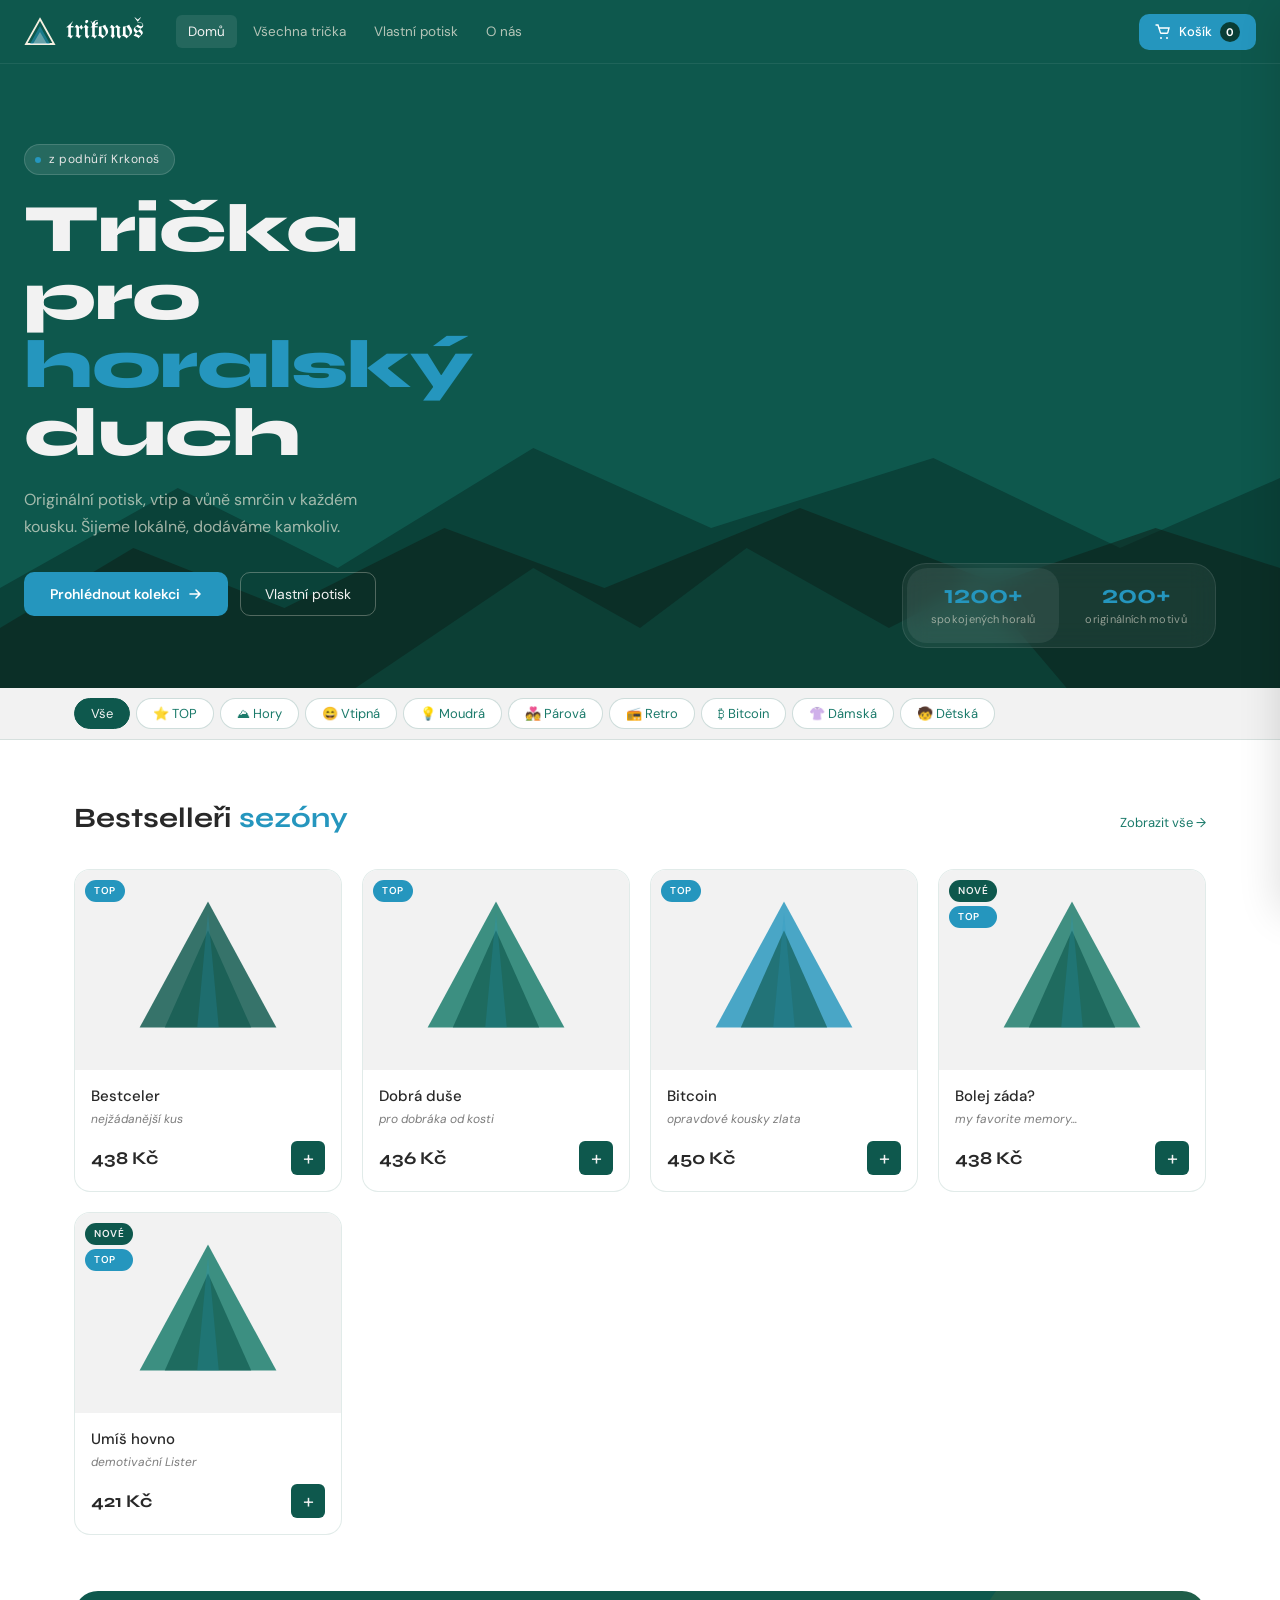
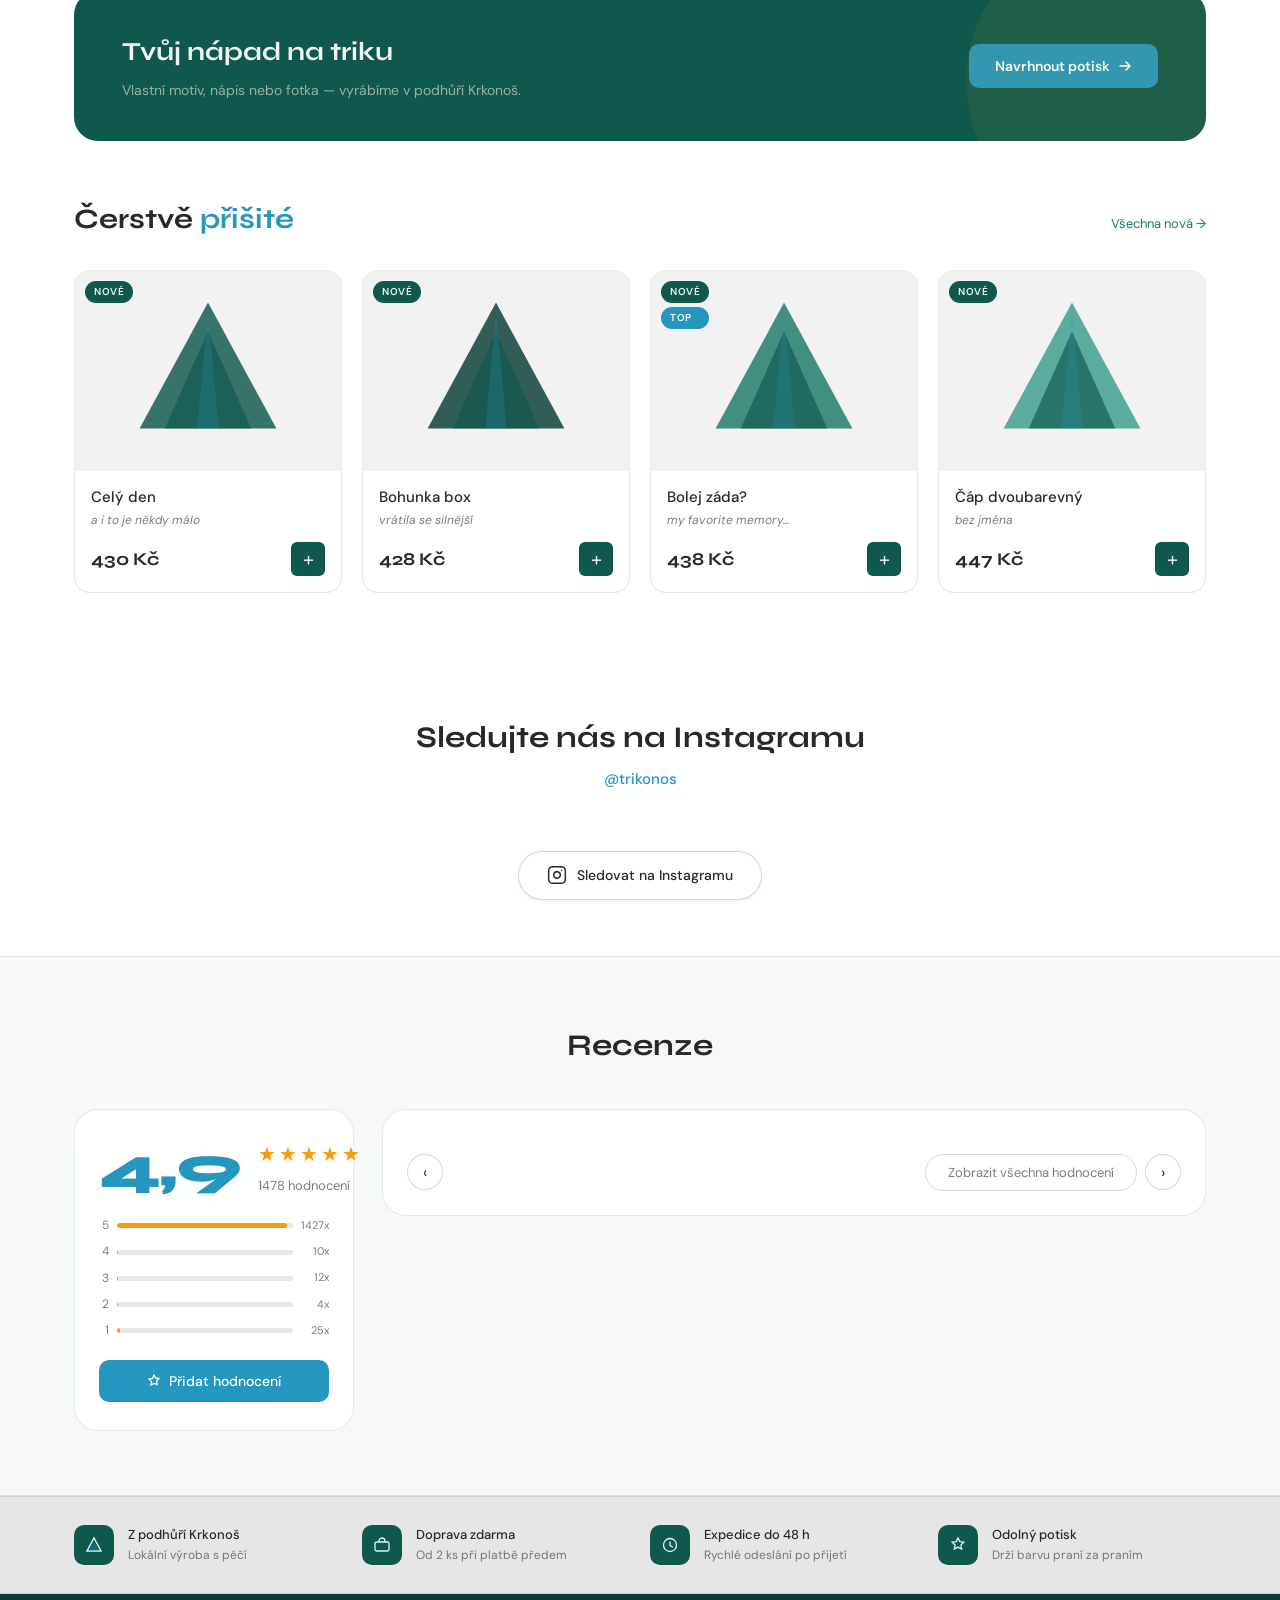
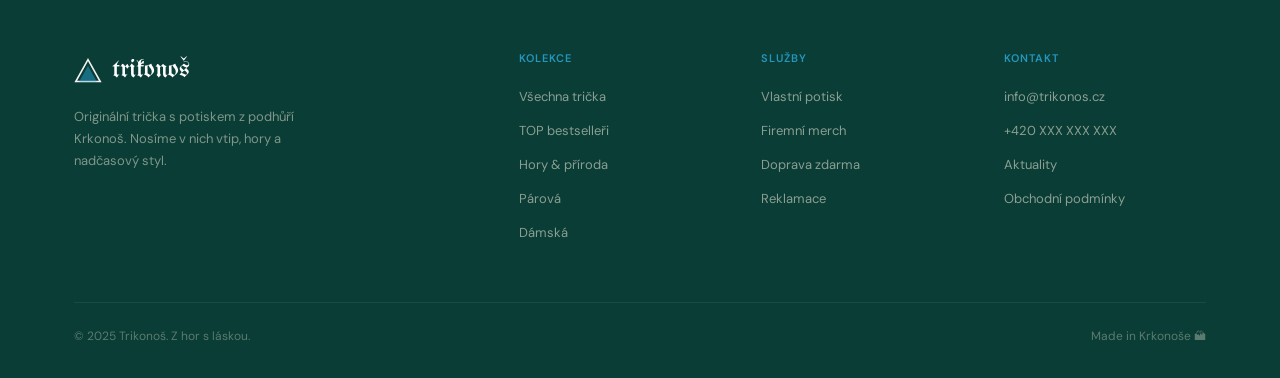
==== commit 63a00c5a: "Update index.html" ====
--- a/index.html
+++ b/index.html
@@ -3,1272 +3,26 @@
 <head>
 <meta charset="UTF-8">
 <meta name="viewport" content="width=device-width, initial-scale=1.0">
-<title>Trikonoš – trika z hor</title>
+<title>Domů – Trikonoš</title>
 <link href="https://fonts.googleapis.com/css2?family=UnifrakturMaguntia&family=Syne:wght@400;500;600;700;800&family=DM+Sans:ital,wght@0,300;0,400;0,500;1,300&display=swap" rel="stylesheet">
-<style>
-/* =========================================================
-   TOKENS
-========================================================= */
-:root {
-  /* === TRIKONOŠ BRAND PALETTE === */
-  --forest:   #0e584d;   /* primární zelená — header, CTA pozadí */
-  --forest-d: #093d35;   /* tmavší varianta pro hover, footer */
-  --forest-l: #157a6a;   /* světlejší varianta */
-  --moss:     #1a7a6a;   /* sekundární zelená */
-  --sage:     #3a9e8e;   /* světlá zelená pro doplňky */
-  --cream:    #f2f2f2;   /* světlé pozadí, texty na tmavém */
-  --cream-d:  #e6e6e6;   /* lehce šedivé pozadí */
-  --gold:     #2596be;   /* akcentní modrá — CTA tlačítka */
-  --gold-l:   #2aaad6;   /* světlejší hover modrá */
-  --sand:     #1f7fa0;   /* tmavší modrá varianta */
-  --white:    #ffffff;   /* čistá bílá */
-  --ink:      #282828;   /* hlavní barva textu */
-  --muted:    rgba(80,80,80,0.75); /* tlumený text */
-  --border:   rgba(14,88,77,0.12);
-  --border-m: rgba(14,88,77,0.20);
-
-  --r-sm: 6px;
-  --r-md: 10px;
-  --r-lg: 16px;
-  --r-xl: 24px;
-
-  --shadow-sm: 0 1px 4px rgba(0,0,0,0.08);
-  --shadow-md: 0 4px 20px rgba(0,0,0,0.10);
-  --shadow-lg: 0 12px 40px rgba(0,0,0,0.14);
-
-  --font-display: 'Syne', sans-serif;
-  --font-body:    'DM Sans', sans-serif;
-
-  --header-h: 64px;
-  --transition: 0.22s cubic-bezier(0.4,0,0.2,1);
-}
-
-/* =========================================================
-   RESET & BASE
-========================================================= */
-*, *::before, *::after { box-sizing: border-box; margin: 0; padding: 0; }
-html { scroll-behavior: smooth; }
-body {
-  font-family: var(--font-body);
-  background: var(--white);
-  color: var(--ink);
-  font-size: 15px;
-  line-height: 1.6;
-  overflow-x: hidden;
-}
-img { display: block; max-width: 100%; }
-button { cursor: pointer; font-family: var(--font-body); }
-a { text-decoration: none; color: inherit; }
-ul { list-style: none; }
-
-/* =========================================================
-   HEADER
-========================================================= */
-.header {
-  position: fixed; top: 0; left: 0; right: 0; z-index: 100;
-  height: var(--header-h);
-  background: var(--forest);
-  display: flex; align-items: center;
-  padding: 0 24px;
-  gap: 0;
-  border-bottom: 1px solid rgba(255,255,255,0.07);
-}
-
-.header-logo {
-  display: flex; align-items: center; gap: 10px;
-  font-family: 'UnifrakturMaguntia', cursive;
-  font-size: 26px; font-weight: 400;
-  color: #ffffff;
-  letter-spacing: 0px;
-  flex-shrink: 0;
-}
-.logo-mark {
-  width: 32px; height: 32px; position: relative; flex-shrink: 0;
-}
-
-.header-nav {
-  display: flex; align-items: center; gap: 4px;
-  margin-left: 32px;
-  flex: 1;
-}
-.header-nav button {
-  background: none; border: none;
-  color: rgba(245,239,224,0.72);
-  font-size: 13.5px; font-weight: 400;
-  padding: 6px 12px; border-radius: var(--r-sm);
-  transition: background var(--transition), color var(--transition);
-  white-space: nowrap;
-}
-.header-nav button:hover,
-.header-nav button.active {
-  background: rgba(255,255,255,0.09);
-  color: var(--cream);
-}
-
-.header-actions {
-  display: flex; align-items: center; gap: 8px;
-  margin-left: auto; flex-shrink: 0;
-}
-
-.btn-cart {
-  position: relative;
-  background: var(--gold);
-  border: none; border-radius: var(--r-md);
-  padding: 8px 16px;
-  display: flex; align-items: center; gap: 8px;
-  font-size: 13px; font-weight: 500; color: #ffffff;
-  transition: background var(--transition), transform var(--transition);
-}
-.btn-cart:hover { background: var(--gold-l); transform: translateY(-1px); }
-.cart-count {
-  background: #093d35;
-  color: #ffffff;
-  width: 20px; height: 20px; border-radius: 50%;
-  font-size: 11px; font-weight: 700;
-  display: flex; align-items: center; justify-content: center;
-}
-
-.btn-hamburger {
-  display: none;
-  background: none; border: none;
-  color: var(--cream); padding: 6px;
-  flex-direction: column; gap: 5px; align-items: center;
-}
-.btn-hamburger span {
-  display: block; width: 22px; height: 2px;
-  background: var(--cream); border-radius: 2px;
-  transition: transform var(--transition), opacity var(--transition);
-}
-
-/* Mobile nav drawer */
-.mobile-nav {
-  display: none;
-  position: fixed; top: var(--header-h); left: 0; right: 0; bottom: 0;
-  background: var(--forest-d); z-index: 99;
-  padding: 24px;
-  flex-direction: column; gap: 4px;
-  transform: translateX(-100%);
-  transition: transform var(--transition);
-}
-.mobile-nav.open { transform: translateX(0); }
-.mobile-nav button {
-  background: none; border: none;
-  color: var(--cream); font-size: 22px;
-  font-family: var(--font-display); font-weight: 600;
-  padding: 12px 0; text-align: left;
-  border-bottom: 1px solid rgba(255,255,255,0.07);
-  width: 100%;
-}
-
-/* =========================================================
-   PAGE LAYOUT
-========================================================= */
-.page { display: none; padding-top: var(--header-h); min-height: 100vh; }
-.page.active { display: block; }
-
-.container { max-width: 1180px; margin: 0 auto; padding: 0 24px; }
-
-/* =========================================================
-   HERO
-========================================================= */
-.hero {
-  background: var(--forest);
-  position: relative; overflow: hidden;
-  padding: 80px 24px 0;
-  min-height: 560px;
-  display: flex; align-items: flex-end;
-}
-.hero-content {
-  position: relative; z-index: 2;
-  max-width: 520px;
-  padding-bottom: 72px;
-}
-.hero-eyebrow {
-  display: inline-flex; align-items: center; gap: 8px;
-  background: rgba(255,255,255,0.1);
-  border: 1px solid rgba(255,255,255,0.15);
-  border-radius: 100px;
-  padding: 5px 14px 5px 10px;
-  font-size: 12px; color: var(--cream-d);
-  letter-spacing: 0.5px; margin-bottom: 20px;
-}
-.hero-eyebrow-dot {
-  width: 6px; height: 6px; border-radius: 50%;
-  background: #2596be; flex-shrink: 0;
-}
-.hero h1 {
-  font-family: var(--font-display);
-  font-size: clamp(40px, 7vw, 68px);
-  font-weight: 800; line-height: 1.0;
-  color: var(--cream); margin-bottom: 20px;
-  letter-spacing: -1px;
-}
-.hero h1 em { color: #2596be; font-style: normal; }
-.hero-sub {
-  font-size: 16px; color: rgba(245,239,224,0.65);
-  line-height: 1.65; margin-bottom: 32px;
-  max-width: 380px;
-}
-.hero-btns { display: flex; gap: 12px; flex-wrap: wrap; }
-
-.btn-primary {
-  background: var(--gold);
-  color: #ffffff;
-  border: none; border-radius: var(--r-md);
-  padding: 13px 26px;
-  font-size: 14px; font-weight: 600;
-  display: inline-flex; align-items: center; gap: 8px;
-  transition: background var(--transition), transform var(--transition);
-}
-.btn-primary:hover { background: var(--gold-l); transform: translateY(-2px); }
-
-.btn-outline {
-  background: transparent;
-  color: var(--cream);
-  border: 1.5px solid rgba(245,239,224,0.3);
-  border-radius: var(--r-md);
-  padding: 12px 24px;
-  font-size: 14px;
-  display: inline-flex; align-items: center; gap: 8px;
-  transition: border-color var(--transition), background var(--transition);
-}
-.btn-outline:hover {
-  border-color: rgba(245,239,224,0.6);
-  background: rgba(255,255,255,0.06);
-}
-
-/* Mountain SVG background */
-.hero-mountains {
-  position: absolute; bottom: 0; left: 0; right: 0;
-  height: 260px; width: 100%;
-}
-/* Stats row */
-.hero-stats {
-  position: absolute; right: 5%; bottom: 40px; z-index: 2;
-  display: flex; gap: 2px;
-  background: rgba(255,255,255,0.06);
-  border: 1px solid rgba(255,255,255,0.1);
-  border-radius: var(--r-xl);
-  padding: 4px;
-  backdrop-filter: blur(12px);
-}
-.hero-stat {
-  padding: 14px 24px; text-align: center;
-  border-radius: calc(var(--r-xl) - 4px);
-}
-.hero-stat:first-child { background: rgba(255,255,255,0.07); }
-.hero-stat-num {
-  font-family: var(--font-display);
-  font-size: 26px; font-weight: 700; color: #2596be;
-  line-height: 1;
-}
-.hero-stat-label {
-  font-size: 11px; color: rgba(245,239,224,0.55);
-  margin-top: 3px; letter-spacing: 0.3px;
-}
-
-/* =========================================================
-   CATEGORY BAR
-========================================================= */
-.cat-bar {
-  background: var(--cream);
-  border-bottom: 1px solid var(--border);
-  position: sticky; top: var(--header-h); z-index: 50;
-}
-.cat-bar-inner {
-  display: flex; align-items: center; gap: 6px;
-  padding: 10px 24px; overflow-x: auto;
-  scrollbar-width: none; max-width: 1180px; margin: 0 auto;
-}
-.cat-bar-inner::-webkit-scrollbar { display: none; }
-.cat-pill {
-  background: white;
-  border: 1px solid var(--border-m);
-  border-radius: 100px;
-  padding: 6px 16px; white-space: nowrap;
-  font-size: 13px; color: var(--moss);
-  transition: all var(--transition);
-  flex-shrink: 0;
-}
-.cat-pill:hover { border-color: var(--forest); color: var(--forest); }
-.cat-pill.active {
-  background: var(--forest); color: var(--cream);
-  border-color: var(--forest);
-}
-
-/* =========================================================
-   SECTION HEADERS
-========================================================= */
-.section { padding: 56px 0; }
-.section-sm { padding: 32px 0; }
-.section-head {
-  display: flex; justify-content: space-between; align-items: baseline;
-  margin-bottom: 28px;
-}
-.section-head h2 {
-  font-family: var(--font-display);
-  font-size: 28px; font-weight: 700; color: var(--ink);
-}
-.section-head h2 span { color: #2596be; }
-.section-head a {
-  font-size: 13px; color: var(--moss);
-  border-bottom: 1px solid transparent;
-  transition: border-color var(--transition), color var(--transition);
-  cursor: pointer;
-}
-.section-head a:hover { color: var(--forest); border-color: var(--forest); }
-
-/* =========================================================
-   PRODUCT GRID
-========================================================= */
-.product-grid {
-  display: grid;
-  grid-template-columns: repeat(auto-fill, minmax(220px, 1fr));
-  gap: 20px;
-}
-
-.product-card {
-  background: white;
-  border: 1px solid var(--border);
-  border-radius: var(--r-lg);
-  overflow: hidden;
-  cursor: pointer;
-  transition: border-color var(--transition), transform var(--transition), box-shadow var(--transition);
-  position: relative;
-}
-.product-card:hover {
-  border-color: var(--moss);
-  transform: translateY(-3px);
-  box-shadow: var(--shadow-md);
-}
-
-.product-card-img {
-  background: var(--cream);
-  height: 200px;
-  display: flex; align-items: center; justify-content: center;
-  position: relative; overflow: hidden;
-}
-.product-card-img svg { transition: transform 0.3s; }
-.product-card:hover .product-card-img svg { transform: scale(1.05); }
-
-.product-badges {
-  position: absolute; top: 10px; left: 10px;
-  display: flex; flex-direction: column; gap: 4px;
-}
-.badge {
-  font-size: 10px; font-weight: 600; letter-spacing: 0.5px;
-  padding: 3px 9px; border-radius: 100px;
-  text-transform: uppercase;
-}
-.badge-top { background: var(--gold); color: #ffffff; }
-.badge-new { background: var(--forest); color: var(--cream); }
-
-.product-card-body { padding: 14px 16px 16px; }
-.product-name {
-  font-weight: 500; font-size: 15px; color: var(--ink);
-  margin-bottom: 2px;
-}
-.product-sub {
-  font-size: 12px; color: var(--muted); margin-bottom: 12px;
-  font-style: italic;
-}
-.product-footer {
-  display: flex; justify-content: space-between; align-items: center;
-}
-.product-price {
-  font-family: var(--font-display);
-  font-size: 18px; font-weight: 700; color: var(--ink);
-}
-.btn-add-to-cart {
-  background: var(--forest);
-  color: var(--cream);
-  border: none; border-radius: var(--r-sm);
-  width: 34px; height: 34px;
-  font-size: 20px; line-height: 1;
-  display: flex; align-items: center; justify-content: center;
-  transition: background var(--transition), transform var(--transition);
-}
-.btn-add-to-cart:hover { background: var(--moss); transform: scale(1.1); }
-
-/* Added to cart pulse */
-.btn-add-to-cart.added {
-  background: var(--gold); color: #ffffff;
-  animation: pulse-add 0.4s ease;
-}
-@keyframes pulse-add {
-  0% { transform: scale(1); }
-  50% { transform: scale(1.3); }
-  100% { transform: scale(1); }
-}
-
-/* =========================================================
-   PROMO BANNER
-========================================================= */
-.promo-banner {
-  background: var(--forest);
-  border-radius: var(--r-xl);
-  padding: 40px 48px;
-  display: flex; justify-content: space-between; align-items: center;
-  gap: 24px; flex-wrap: wrap;
-  position: relative; overflow: hidden;
-  margin: 0 0 56px;
-}
-.promo-banner::before {
-  content: '';
-  position: absolute; right: -60px; top: -60px;
-  width: 300px; height: 300px; border-radius: 50%;
-  background: rgba(224,160,32,0.08);
-}
-.promo-text h3 {
-  font-family: var(--font-display);
-  font-size: 26px; font-weight: 700; color: var(--cream);
-  margin-bottom: 6px;
-}
-.promo-text p { font-size: 14px; color: rgba(245,239,224,0.6); }
-
-/* =========================================================
-   TRUST STRIP
-========================================================= */
-.trust-strip {
-  background: var(--cream-d);
-  border-top: 1px solid var(--border);
-  border-bottom: 1px solid var(--border);
-  padding: 28px 0;
-}
-.trust-items {
-  display: grid;
-  grid-template-columns: repeat(auto-fit, minmax(200px, 1fr));
-  gap: 20px;
-}
-.trust-item {
-  display: flex; align-items: center; gap: 14px;
-}
-.trust-icon {
-  width: 40px; height: 40px; border-radius: var(--r-md);
-  background: var(--forest);
-  display: flex; align-items: center; justify-content: center;
-  flex-shrink: 0;
-}
-.trust-text h4 { font-size: 13px; font-weight: 500; color: var(--ink); }
-.trust-text p { font-size: 12px; color: var(--muted); }
-
-/* =========================================================
-   FOOTER
-========================================================= */
-.footer {
-  background: var(--forest-d);
-  padding: 56px 0 32px;
-}
-.footer-grid {
-  display: grid;
-  grid-template-columns: 2fr 1fr 1fr 1fr;
-  gap: 40px; margin-bottom: 48px;
-}
-.footer-brand p {
-  font-size: 13px; color: rgba(245,239,224,0.5);
-  line-height: 1.7; margin-top: 14px; max-width: 260px;
-}
-.footer-col h5 {
-  font-size: 11px; font-weight: 600;
-  color: #2596be; letter-spacing: 1px;
-  text-transform: uppercase; margin-bottom: 16px;
-}
-.footer-col li { margin-bottom: 10px; }
-.footer-col a {
-  font-size: 13px; color: rgba(245,239,224,0.55);
-  transition: color var(--transition);
-}
-.footer-col a:hover { color: var(--cream); }
-.footer-bottom {
-  border-top: 1px solid rgba(255,255,255,0.07);
-  padding-top: 24px;
-  display: flex; justify-content: space-between;
-  font-size: 12px; color: rgba(245,239,224,0.35);
-  flex-wrap: wrap; gap: 8px;
-}
-
-/* =========================================================
-   MINI CART DRAWER
-========================================================= */
-.cart-overlay {
-  position: fixed; inset: 0; z-index: 200;
-  background: rgba(0,0,0,0.45);
-  opacity: 0; pointer-events: none;
-  transition: opacity var(--transition);
-}
-.cart-overlay.open { opacity: 1; pointer-events: all; }
-
-.cart-drawer {
-  position: fixed; top: 0; right: 0; bottom: 0;
-  width: 420px; max-width: 100vw;
-  background: var(--white); z-index: 201;
-  transform: translateX(100%);
-  transition: transform 0.3s cubic-bezier(0.4,0,0.2,1);
-  display: flex; flex-direction: column;
-  box-shadow: var(--shadow-lg);
-}
-.cart-drawer.open { transform: translateX(0); }
-
-.cart-drawer-header {
-  padding: 20px 24px;
-  border-bottom: 1px solid var(--border);
-  display: flex; align-items: center; justify-content: space-between;
-  background: var(--forest); color: var(--cream);
-}
-.cart-drawer-header h3 {
-  font-family: var(--font-display);
-  font-size: 18px; font-weight: 700;
-}
-.btn-close-cart {
-  background: rgba(255,255,255,0.1); border: none;
-  color: var(--cream); width: 32px; height: 32px;
-  border-radius: 50%; font-size: 18px; line-height: 1;
-  display: flex; align-items: center; justify-content: center;
-  transition: background var(--transition);
-}
-.btn-close-cart:hover { background: rgba(255,255,255,0.2); }
-
-.cart-items { flex: 1; overflow-y: auto; padding: 16px 24px; }
-
-.cart-empty {
-  text-align: center; padding: 60px 20px;
-  color: var(--muted);
-}
-.cart-empty-icon { font-size: 48px; margin-bottom: 12px; opacity: 0.4; }
-.cart-empty p { font-size: 14px; }
-
-.cart-item {
-  display: flex; gap: 14px; align-items: flex-start;
-  padding: 14px 0; border-bottom: 1px solid var(--border);
-  animation: slideIn 0.25s ease;
-}
-@keyframes slideIn {
-  from { opacity: 0; transform: translateX(16px); }
-  to { opacity: 1; transform: translateX(0); }
-}
-.cart-item-img {
-  width: 68px; height: 68px; border-radius: var(--r-md);
-  background: var(--cream); flex-shrink: 0;
-  display: flex; align-items: center; justify-content: center;
-  overflow: hidden;
-}
-.cart-item-info { flex: 1; }
-.cart-item-name { font-size: 14px; font-weight: 500; margin-bottom: 2px; }
-.cart-item-variant { font-size: 12px; color: var(--muted); margin-bottom: 8px; }
-.cart-item-controls {
-  display: flex; align-items: center; gap: 8px;
-}
-.qty-btn {
-  background: var(--cream); border: 1px solid var(--border-m);
-  color: var(--ink); width: 26px; height: 26px;
-  border-radius: var(--r-sm); font-size: 14px;
-  display: flex; align-items: center; justify-content: center;
-  transition: background var(--transition);
-}
-.qty-btn:hover { background: var(--cream-d); }
-.qty-num { font-size: 14px; font-weight: 500; min-width: 20px; text-align: center; }
-.cart-item-price {
-  font-family: var(--font-display);
-  font-size: 16px; font-weight: 700; color: var(--forest);
-  white-space: nowrap;
-}
-.btn-remove-item {
-  background: none; border: none;
-  color: var(--muted); font-size: 14px;
-  padding: 2px 4px; margin-left: auto;
-  border-radius: var(--r-sm);
-  transition: color var(--transition), background var(--transition);
-}
-.btn-remove-item:hover { color: #c0392b; background: #fef5f5; }
-
-.cart-footer {
-  padding: 20px 24px;
-  border-top: 1px solid var(--border);
-  background: var(--cream);
-}
-.cart-subtotal {
-  display: flex; justify-content: space-between; align-items: baseline;
-  margin-bottom: 6px;
-}
-.cart-subtotal span:first-child { font-size: 13px; color: var(--muted); }
-.cart-subtotal span:last-child {
-  font-family: var(--font-display);
-  font-size: 22px; font-weight: 700; color: var(--forest);
-}
-.cart-shipping-note {
-  font-size: 12px; color: var(--moss); margin-bottom: 16px;
-}
-.btn-checkout {
-  width: 100%; padding: 15px;
-  background: var(--forest); color: var(--cream);
-  border: none; border-radius: var(--r-md);
-  font-size: 15px; font-weight: 600; font-family: var(--font-body);
-  display: flex; align-items: center; justify-content: center; gap: 8px;
-  transition: background var(--transition), transform var(--transition);
-}
-.btn-checkout:hover { background: var(--forest-l); transform: translateY(-1px); }
-.btn-continue-shopping {
-  width: 100%; padding: 10px;
-  background: none; border: none;
-  color: var(--muted); font-size: 13px; margin-top: 8px;
-  transition: color var(--transition);
-}
-.btn-continue-shopping:hover { color: var(--forest); }
-
-/* =========================================================
-   PRODUCT DETAIL PAGE
-========================================================= */
-.breadcrumb {
-  display: flex; align-items: center; gap: 6px;
-  font-size: 12px; color: var(--muted); padding: 20px 0 0;
-}
-.breadcrumb span { color: var(--border-m); }
-.breadcrumb a { cursor: pointer; transition: color var(--transition); }
-.breadcrumb a:hover { color: var(--forest); }
-
-.product-detail-grid {
-  display: grid; grid-template-columns: 1fr 1fr;
-  gap: 56px; align-items: start; padding: 32px 0 64px;
-}
-.product-detail-visual {
-  background: var(--cream);
-  border-radius: var(--r-xl);
-  aspect-ratio: 1;
-  display: flex; align-items: center; justify-content: center;
-  position: relative; overflow: hidden;
-}
-.product-detail-thumbnails {
-  display: flex; gap: 8px; margin-top: 12px;
-}
-.thumb {
-  width: 72px; height: 72px; border-radius: var(--r-md);
-  background: var(--cream); border: 2px solid transparent;
-  display: flex; align-items: center; justify-content: center;
-  cursor: pointer; overflow: hidden;
-  transition: border-color var(--transition);
-}
-.thumb.active { border-color: var(--forest); }
-
-.product-detail-info h1 {
-  font-family: var(--font-display);
-  font-size: 36px; font-weight: 700; line-height: 1.1;
-  margin-bottom: 8px;
-}
-.product-detail-tagline {
-  font-size: 15px; color: var(--muted); font-style: italic;
-  margin-bottom: 20px;
-}
-.product-detail-price {
-  font-family: var(--font-display);
-  font-size: 32px; font-weight: 700; color: #0e584d;
-  margin-bottom: 28px; display: flex; align-items: center; gap: 12px;
-}
-.price-shipping {
-  font-size: 13px; font-weight: 400; color: var(--moss);
-  font-family: var(--font-body);
-}
-
-.size-label {
-  font-size: 13px; font-weight: 500; color: var(--ink);
-  margin-bottom: 10px; display: flex; justify-content: space-between;
-}
-.size-label a { color: var(--moss); cursor: pointer; font-weight: 400; }
-.size-grid {
-  display: flex; flex-wrap: wrap; gap: 8px; margin-bottom: 24px;
-}
-.size-btn {
-  background: white; border: 1.5px solid var(--border-m);
-  border-radius: var(--r-sm); padding: 8px 16px;
-  font-size: 14px; color: var(--ink);
-  transition: all var(--transition);
-  min-width: 52px; text-align: center;
-}
-.size-btn:hover { border-color: var(--forest); color: var(--forest); }
-.size-btn.active {
-  background: var(--forest); color: var(--cream);
-  border-color: var(--forest);
-}
-.size-btn.unavailable {
-  opacity: 0.35; cursor: not-allowed;
-  text-decoration: line-through;
-}
-
-.color-label {
-  font-size: 13px; font-weight: 500; color: var(--ink);
-  margin-bottom: 10px;
-}
-.color-grid {
-  display: flex; gap: 10px; margin-bottom: 28px;
-}
-.color-swatch {
-  width: 32px; height: 32px; border-radius: 50%;
-  border: 3px solid transparent; cursor: pointer;
-  transition: border-color var(--transition), transform var(--transition);
-  outline-offset: 2px;
-}
-.color-swatch:hover { transform: scale(1.15); }
-.color-swatch.active { border-color: var(--forest); }
-
-.quantity-row {
-  display: flex; align-items: center; gap: 12px; margin-bottom: 20px;
-}
-.quantity-row label { font-size: 13px; font-weight: 500; }
-.qty-control {
-  display: flex; align-items: center; gap: 0;
-  border: 1.5px solid var(--border-m); border-radius: var(--r-md);
-  overflow: hidden;
-}
-.qty-control button {
-  background: var(--cream); border: none;
-  width: 40px; height: 42px; font-size: 18px;
-  display: flex; align-items: center; justify-content: center;
-  transition: background var(--transition);
-}
-.qty-control button:hover { background: var(--cream-d); }
-.qty-control input {
-  width: 52px; height: 42px; border: none;
-  text-align: center; font-size: 15px; font-weight: 500;
-  background: white; color: var(--ink);
-  outline: none;
-}
-
-.btn-add-detail {
-  width: 100%; padding: 16px;
-  background: var(--gold); color: #ffffff;
-  border: none; border-radius: var(--r-md);
-  font-size: 16px; font-weight: 600; font-family: var(--font-body);
-  display: flex; align-items: center; justify-content: center; gap: 8px;
-  transition: background var(--transition), transform var(--transition);
-  margin-bottom: 10px;
-}
-.btn-add-detail:hover { background: var(--gold-l); transform: translateY(-2px); }
-
-.btn-wishlist {
-  width: 100%; padding: 13px;
-  background: none;
-  border: 1.5px solid var(--border-m); border-radius: var(--r-md);
-  color: var(--muted); font-size: 14px;
-  display: flex; align-items: center; justify-content: center; gap: 8px;
-  transition: all var(--transition);
-}
-.btn-wishlist:hover { border-color: var(--moss); color: var(--forest); }
-
-.product-meta {
-  margin-top: 28px; border-top: 1px solid var(--border); padding-top: 24px;
-}
-.product-meta-item {
-  display: flex; align-items: flex-start; gap: 12px; margin-bottom: 14px;
-}
-.meta-icon {
-  width: 36px; height: 36px; border-radius: var(--r-sm);
-  background: var(--cream); flex-shrink: 0;
-  display: flex; align-items: center; justify-content: center;
-}
-.meta-text h5 { font-size: 13px; font-weight: 500; margin-bottom: 1px; }
-.meta-text p { font-size: 12px; color: var(--muted); }
-
-/* =========================================================
-   CATEGORY PAGE (filter sidebar)
-========================================================= */
-.category-layout {
-  display: grid; grid-template-columns: 240px 1fr;
-  gap: 40px; padding: 40px 0 64px; align-items: start;
-}
-.filter-sidebar {
-  position: sticky; top: calc(var(--header-h) + 56px);
-}
-.filter-sidebar h3 {
-  font-family: var(--font-display);
-  font-size: 16px; font-weight: 700; margin-bottom: 20px;
-}
-.filter-group { margin-bottom: 28px; }
-.filter-group-title {
-  font-size: 11px; font-weight: 600; letter-spacing: 1px;
-  text-transform: uppercase; color: #2596be;
-  margin-bottom: 12px;
-}
-.filter-option {
-  display: flex; align-items: center; gap: 10px;
-  padding: 7px 0; cursor: pointer;
-  transition: color var(--transition);
-}
-.filter-option:hover { color: var(--forest); }
-.filter-checkbox {
-  width: 18px; height: 18px; border-radius: 4px;
-  border: 1.5px solid var(--border-m); flex-shrink: 0;
-  display: flex; align-items: center; justify-content: center;
-  transition: all var(--transition);
-}
-.filter-option.checked .filter-checkbox {
-  background: var(--forest); border-color: var(--forest);
-}
-.filter-option.checked .filter-checkbox::after {
-  content: '✓'; font-size: 11px; color: white; font-weight: 600;
-}
-.filter-count {
-  margin-left: auto; font-size: 11px; color: var(--muted);
-  background: var(--cream); padding: 1px 7px; border-radius: 100px;
-}
-.price-range { padding: 4px 0; }
-.price-range input[type=range] {
-  width: 100%; accent-color: var(--forest);
-  height: 4px;
-}
-.price-range-labels {
-  display: flex; justify-content: space-between;
-  font-size: 12px; color: var(--muted); margin-top: 6px;
-}
-
-.category-header {
-  display: flex; justify-content: space-between; align-items: center;
-  margin-bottom: 24px;
-}
-.category-header h2 {
-  font-family: var(--font-display);
-  font-size: 26px; font-weight: 700;
-}
-.results-count { font-size: 13px; color: var(--muted); }
-.sort-select {
-  border: 1px solid var(--border-m); border-radius: var(--r-md);
-  padding: 7px 12px; font-size: 13px; color: var(--ink);
-  background: white; outline: none; cursor: pointer;
-}
-
-/* =========================================================
-   CUSTOM PRINT PAGE
-========================================================= */
-.potisk-hero {
-  background: linear-gradient(135deg, #093d35, #0e584d);
-  padding: 80px 0 64px; text-align: center;
-  position: relative; overflow: hidden;
-}
-.potisk-hero h1 {
-  font-family: var(--font-display);
-  font-size: clamp(36px, 6vw, 60px);
-  font-weight: 800; color: var(--cream); margin-bottom: 16px;
-}
-.potisk-hero p { font-size: 16px; color: rgba(245,239,224,0.65); }
-
-.steps-grid {
-  display: grid; grid-template-columns: repeat(auto-fit, minmax(220px, 1fr));
-  gap: 20px; margin: 48px 0;
-}
-.step-card {
-  background: white; border: 1px solid var(--border);
-  border-radius: var(--r-lg); padding: 28px 24px;
-  text-align: center; position: relative;
-}
-.step-number {
-  width: 36px; height: 36px; border-radius: 50%;
-  background: var(--gold); color: #ffffff;
-  font-family: var(--font-display);
-  font-size: 16px; font-weight: 700;
-  display: flex; align-items: center; justify-content: center;
-  margin: 0 auto 16px;
-}
-.step-card h4 { font-size: 16px; font-weight: 600; margin-bottom: 8px; }
-.step-card p { font-size: 13px; color: var(--muted); line-height: 1.6; }
-
-.potisk-form-card {
-  background: white; border: 1px solid var(--border);
-  border-radius: var(--r-xl); padding: 40px;
-  max-width: 640px; margin: 0 auto 64px;
-  box-shadow: var(--shadow-sm);
-}
-.form-group { margin-bottom: 20px; }
-.form-label {
-  display: block; font-size: 13px; font-weight: 500;
-  color: var(--ink); margin-bottom: 7px;
-}
-.form-input, .form-select, .form-textarea {
-  width: 100%; padding: 11px 14px;
-  border: 1.5px solid var(--border-m); border-radius: var(--r-md);
-  font-size: 14px; color: var(--ink); background: white;
-  font-family: var(--font-body); outline: none;
-  transition: border-color var(--transition);
-}
-.form-input:focus, .form-select:focus, .form-textarea:focus {
-  border-color: var(--forest);
-}
-.form-textarea { min-height: 100px; resize: vertical; }
-.form-row { display: grid; grid-template-columns: 1fr 1fr; gap: 16px; }
-
-.upload-area {
-  border: 2px dashed var(--border-m); border-radius: var(--r-lg);
-  padding: 36px; text-align: center; cursor: pointer;
-  transition: border-color var(--transition), background var(--transition);
-}
-.upload-area:hover {
-  border-color: var(--forest); background: var(--cream);
-}
-.upload-icon { font-size: 32px; margin-bottom: 8px; opacity: 0.4; }
-.upload-area p { font-size: 13px; color: var(--muted); }
-
-/* =========================================================
-   CHECKOUT PAGE
-========================================================= */
-.checkout-layout {
-  display: grid; grid-template-columns: 1fr 380px;
-  gap: 40px; padding: 40px 0 80px; align-items: start;
-}
-.checkout-section {
-  background: white; border: 1px solid var(--border);
-  border-radius: var(--r-lg); padding: 28px; margin-bottom: 20px;
-}
-.checkout-section h3 {
-  font-family: var(--font-display);
-  font-size: 18px; font-weight: 700; margin-bottom: 20px;
-  display: flex; align-items: center; gap: 10px;
-}
-.checkout-step-num {
-  width: 26px; height: 26px; border-radius: 50%;
-  background: var(--forest); color: var(--cream);
-  font-size: 13px; font-weight: 600;
-  display: flex; align-items: center; justify-content: center;
-  flex-shrink: 0;
-}
-.checkout-methods {
-  display: grid; grid-template-columns: 1fr 1fr;
-  gap: 10px; margin-bottom: 20px;
-}
-.method-btn {
-  border: 1.5px solid var(--border-m); border-radius: var(--r-md);
-  padding: 12px 16px; text-align: left; background: white;
-  cursor: pointer; display: flex; align-items: center; gap: 10px;
-  transition: all var(--transition);
-}
-.method-btn:hover { border-color: var(--forest); }
-.method-btn.active {
-  border-color: var(--forest); background: #f0f5f2;
-}
-.method-btn-icon {
-  width: 32px; height: 32px; border-radius: var(--r-sm);
-  background: var(--cream); flex-shrink: 0;
-  display: flex; align-items: center; justify-content: center;
-  font-size: 16px;
-}
-.method-btn-text h5 { font-size: 13px; font-weight: 500; }
-.method-btn-text p { font-size: 11px; color: var(--muted); }
-
-.order-summary {
-  background: white; border: 1px solid var(--border);
-  border-radius: var(--r-lg); padding: 24px;
-  position: sticky; top: calc(var(--header-h) + 24px);
-}
-.order-summary h3 {
-  font-family: var(--font-display);
-  font-size: 18px; font-weight: 700; margin-bottom: 20px;
-}
-.order-summary-item {
-  display: flex; align-items: center; gap: 12px;
-  padding: 10px 0; border-bottom: 1px solid var(--border);
-}
-.order-sum-img {
-  width: 52px; height: 52px; border-radius: var(--r-md);
-  background: var(--cream); flex-shrink: 0;
-  display: flex; align-items: center; justify-content: center; overflow: hidden;
-}
-.order-sum-info { flex: 1; }
-.order-sum-info h5 { font-size: 13px; font-weight: 500; }
-.order-sum-info p { font-size: 12px; color: var(--muted); }
-.order-sum-price { font-weight: 600; font-size: 14px; }
-
-.order-totals { padding: 16px 0 0; }
-.order-total-row {
-  display: flex; justify-content: space-between;
-  font-size: 13px; margin-bottom: 8px; color: var(--muted);
-}
-.order-total-row.total {
-  font-size: 16px; font-weight: 700; color: var(--ink);
-  border-top: 1px solid var(--border); padding-top: 12px; margin-top: 4px;
-}
-.coupon-input {
-  display: flex; gap: 8px; margin: 16px 0;
-}
-.coupon-input input {
-  flex: 1; padding: 9px 12px;
-  border: 1.5px solid var(--border-m); border-radius: var(--r-sm);
-  font-size: 13px; outline: none;
-}
-.coupon-input button {
-  background: var(--forest); color: white; border: none;
-  padding: 9px 16px; border-radius: var(--r-sm);
-  font-size: 13px;
-}
-
-/* =========================================================
-   TOAST NOTIFICATION
-========================================================= */
-.toast-container {
-  position: fixed; bottom: 24px; right: 24px; z-index: 300;
-  display: flex; flex-direction: column; gap: 8px;
-  pointer-events: none;
-}
-.toast {
-  background: var(--forest); color: var(--cream);
-  padding: 12px 20px; border-radius: var(--r-md);
-  font-size: 13px; font-weight: 500;
-  display: flex; align-items: center; gap: 10px;
-  box-shadow: var(--shadow-lg);
-  animation: toastIn 0.3s ease, toastOut 0.3s ease 2.5s forwards;
-  pointer-events: none;
-}
-@keyframes toastIn {
-  from { opacity: 0; transform: translateY(12px); }
-  to { opacity: 1; transform: translateY(0); }
-}
-@keyframes toastOut {
-  from { opacity: 1; transform: translateY(0); }
-  to { opacity: 0; transform: translateY(8px); }
-}
-
-/* =========================================================
-   RESPONSIVE
-========================================================= */
-@media (max-width: 900px) {
-  .header-nav { display: none; }
-  .btn-hamburger { display: flex; }
-  .mobile-nav { display: flex; }
-  .hero-stats { display: none; }
-  .product-detail-grid { grid-template-columns: 1fr; gap: 32px; }
-  .category-layout { grid-template-columns: 1fr; }
-  .filter-sidebar { position: static; }
-  .footer-grid { grid-template-columns: 1fr 1fr; }
-  .checkout-layout { grid-template-columns: 1fr; }
-  .order-summary { position: static; }
-}
-@media (max-width: 600px) {
-  .hero { padding: 56px 20px 0; min-height: 440px; }
-  .hero h1 { font-size: 38px; }
-  .promo-banner { padding: 28px 24px; }
-  .product-grid { grid-template-columns: repeat(2, 1fr); gap: 12px; }
-  .footer-grid { grid-template-columns: 1fr; }
-  .steps-grid { grid-template-columns: 1fr; }
-  .form-row { grid-template-columns: 1fr; }
-  .checkout-methods { grid-template-columns: 1fr; }
-  .container { padding: 0 16px; }
-  .hero { padding: 48px 16px 0; }
-  .cart-drawer { width: 100%; }
-}
-
-/* =========================================================
-   INSTAGRAM SECTION
-========================================================= */
-.ig-section {
-  padding: 64px 0 56px;
-  background: var(--white);
-}
-.ig-header {
-  text-align: center; margin-bottom: 32px;
-}
-.ig-header h2 {
-  font-family: var(--font-display);
-  font-size: 30px; font-weight: 700; color: var(--ink);
-  margin-bottom: 6px;
-}
-.ig-header p {
-  font-size: 15px; color: var(--muted);
-}
-.ig-header p a {
-  color: #2596be; font-weight: 500;
-}
-.ig-grid {
-  display: grid;
-  grid-template-columns: repeat(6, 1fr);
-  gap: 4px;
-  overflow: hidden;
-  border-radius: var(--r-lg);
-}
-.ig-item {
-  aspect-ratio: 1;
-  background: var(--cream-d);
-  overflow: hidden;
-  position: relative;
-  cursor: pointer;
-}
-.ig-item-inner {
-  width: 100%; height: 100%;
-  display: flex; align-items: center; justify-content: center;
-  transition: transform 0.35s ease;
-}
-.ig-item:hover .ig-item-inner { transform: scale(1.06); }
-.ig-item-overlay {
-  position: absolute; inset: 0;
-  background: rgba(14,88,77,0.55);
-  display: flex; align-items: center; justify-content: center;
-  opacity: 0; transition: opacity 0.25s;
-}
-.ig-item:hover .ig-item-overlay { opacity: 1; }
-.ig-item-overlay svg { color: #fff; }
-.ig-follow-btn {
-  display: flex; align-items: center; justify-content: center;
-  margin: 28px auto 0;
-}
-.ig-follow-btn a {
-  display: inline-flex; align-items: center; gap: 10px;
-  border: 1.5px solid var(--border-m);
-  border-radius: 100px;
-  padding: 12px 28px;
-  font-size: 14px; font-weight: 500; color: var(--ink);
-  transition: all var(--transition);
-  background: white;
-  box-shadow: var(--shadow-sm);
-}
-.ig-follow-btn a:hover {
-  border-color: #2596be; color: #2596be;
-  box-shadow: 0 4px 16px rgba(37,150,190,0.15);
-}
-
-/* =========================================================
-   REVIEWS SECTION
-========================================================= */
-.reviews-section {
-  padding: 64px 0;
-  background: #f7f9f9;
-  border-top: 1px solid var(--border);
-  border-bottom: 1px solid var(--border);
-}
-.reviews-header {
-  text-align: center; margin-bottom: 40px;
-}
-.reviews-header h2 {
-  font-family: var(--font-display);
-  font-size: 30px; font-weight: 700; color: var(--ink);
-}
-.reviews-layout {
-  display: grid;
-  grid-template-columns: 280px 1fr;
-  gap: 28px; align-items: start;
-}
-.reviews-summary {
-  background: white;
-  border: 1px solid var(--border);
-  border-radius: var(--r-xl);
-  padding: 28px 24px;
-}
-.reviews-big-score {
-  display: flex; align-items: center; gap: 16px;
-  margin-bottom: 20px;
-}
-.score-num {
-  font-family: var(--font-display);
-  font-size: 56px; font-weight: 800; color: #2596be;
-  line-height: 1;
-}
-.score-stars { display: flex; flex-direction: column; gap: 4px; }
-.stars { display: flex; gap: 3px; }
-.star { color: #f59e0b; font-size: 20px; }
-.star-sm { color: #f59e0b; font-size: 14px; }
-.star-empty { color: #d1d5db; }
-.score-count { font-size: 13px; color: var(--muted); margin-top: 2px; }
-.reviews-bars { margin-bottom: 20px; }
-.review-bar-row {
-  display: flex; align-items: center; gap: 8px; margin-bottom: 7px;
-}
-.review-bar-label {
-  font-size: 12px; color: var(--muted); width: 10px; text-align: right; flex-shrink: 0;
-}
-.review-bar-track {
-  flex: 1; height: 5px; background: #e5e7eb;
-  border-radius: 10px; overflow: hidden;
-}
-.review-bar-fill {
-  height: 100%; background: #f59e0b; border-radius: 10px;
-  transition: width 0.6s ease;
-}
-.review-bar-count { font-size: 11px; color: var(--muted); width: 28px; text-align: right; }
-.btn-add-review {
-  width: 100%; padding: 12px;
-  background: #2596be; color: white; border: none;
-  border-radius: var(--r-md); font-size: 14px; font-weight: 500;
-  display: flex; align-items: center; justify-content: center; gap: 8px;
-  transition: background var(--transition);
-}
-.btn-add-review:hover { background: #2aaad6; }
-
-/* Carousel */
-.reviews-carousel-wrap {
-  background: white; border: 1px solid var(--border);
-  border-radius: var(--r-xl); padding: 24px;
-  position: relative;
-}
-.reviews-carousel {
-  display: grid; grid-template-columns: 1fr 1fr;
-  gap: 16px; overflow: hidden;
-}
-.review-card {
-  border: 1px solid var(--border);
-  border-radius: var(--r-lg); padding: 18px 20px;
-  transition: box-shadow var(--transition);
-}
-.review-card:hover { box-shadow: var(--shadow-sm); }
-.review-card-header {
-  display: flex; justify-content: space-between; align-items: flex-start;
-  margin-bottom: 8px;
-}
-.review-name { font-size: 14px; font-weight: 600; color: var(--ink); }
-.review-date { font-size: 12px; color: var(--muted); }
-.review-stars { margin-bottom: 8px; }
-.review-text { font-size: 13px; color: rgba(80,80,80,0.85); line-height: 1.6; }
-.carousel-controls {
-  display: flex; justify-content: space-between; align-items: center;
-  margin-top: 20px;
-}
-.carousel-btn {
-  width: 36px; height: 36px; border-radius: 50%;
-  border: 1.5px solid var(--border-m);
-  background: white; color: var(--ink);
-  display: flex; align-items: center; justify-content: center;
-  font-size: 16px; transition: all var(--transition);
-}
-.carousel-btn:hover { border-color: #2596be; color: #2596be; }
-.carousel-dots { display: flex; gap: 6px; }
-.carousel-dot {
-  width: 7px; height: 7px; border-radius: 50%;
-  background: var(--border-m); border: none; padding: 0;
-  transition: background var(--transition), width var(--transition);
-}
-.carousel-dot.active { background: #2596be; width: 20px; border-radius: 4px; }
-.btn-all-reviews {
-  background: none; border: 1.5px solid var(--border-m);
-  border-radius: 100px; padding: 9px 22px;
-  font-size: 13px; color: var(--muted);
-  transition: all var(--transition);
-}
-.btn-all-reviews:hover { border-color: #2596be; color: #2596be; }
-
-@media (max-width: 900px) {
-  .ig-grid { grid-template-columns: repeat(3, 1fr); }
-  .ig-grid .ig-item:nth-child(n+4) { display: none; }
-  .reviews-layout { grid-template-columns: 1fr; }
-  .reviews-carousel { grid-template-columns: 1fr; }
-  .reviews-carousel .review-card:nth-child(2) { display: none; }
-}
-@media (max-width: 600px) {
-  .ig-grid { grid-template-columns: repeat(3, 1fr); }
-}
-
-</style>
+<link rel="stylesheet" href="style.css">
 </head>
 <body>
 
-<!-- =========================================================
-     HEADER
-========================================================= -->
 <header class="header">
-  <div class="header-logo" onclick="showPage('home')">
+  <div class="header-logo" onclick="window.location='index.html'" style="cursor:pointer">
     <svg class="logo-mark" viewBox="0 0 32 32" fill="none">
-      <polygon points="16,3 30,28 2,28" fill="none" stroke="#f2f2f2" stroke-width="1.8"/>
+      <polygon points="16,3 30,28 2,28" fill="none" stroke="#F5EFE0" stroke-width="1.8"/>
       <polygon points="16,10 26,28 6,28" fill="#2596be" opacity="0.55"/>
-      <polygon points="16,16 23,28 9,28" fill="#f2f2f2" opacity="0.35"/>
+      <polygon points="16,16 23,28 9,28" fill="#F5EFE0" opacity="0.35"/>
     </svg>
     trikonoš
   </div>
   <nav class="header-nav">
-    <button onclick="showPage('home')" id="nav-home" class="active">Domů</button>
-    <button onclick="showPage('category')" id="nav-category">Všechna trička</button>
-    <button onclick="showPage('custom')" id="nav-custom">Vlastní potisk</button>
-    <button onclick="showPage('home')" id="nav-about">O nás</button>
+    <a href="index.html" class="nav-btn active">Domů</a>
+    <a href="kategorie.html" class="nav-btn ">Všechna trička</a>
+    <a href="vlastni-potisk.html" class="nav-btn ">Vlastní potisk</a>
+    <a href="#" class="nav-btn">O nás</a>
   </nav>
   <div class="header-actions">
     <button class="btn-cart" onclick="toggleCart()">
@@ -1286,17 +40,13 @@
   </div>
 </header>
 
-<!-- Mobile Nav -->
 <nav class="mobile-nav" id="mobile-nav">
-  <button onclick="showPage('home'); closeMobileNav()">Domů</button>
-  <button onclick="showPage('category'); closeMobileNav()">Všechna trička</button>
-  <button onclick="showPage('custom'); closeMobileNav()">Vlastní potisk</button>
-  <button onclick="closeMobileNav()">O nás</button>
+  <a href="index.html" onclick="closeMobileNav()">Domů</a>
+  <a href="kategorie.html" onclick="closeMobileNav()">Všechna trička</a>
+  <a href="vlastni-potisk.html" onclick="closeMobileNav()">Vlastní potisk</a>
+  <a href="#" onclick="closeMobileNav()">O nás</a>
 </nav>
 
-<!-- =========================================================
-     CART DRAWER
-========================================================= -->
 <div class="cart-overlay" id="cart-overlay" onclick="toggleCart()"></div>
 <aside class="cart-drawer" id="cart-drawer">
   <div class="cart-drawer-header">
@@ -1310,7 +60,7 @@
       <span id="cart-total-price">0 Kč</span>
     </div>
     <p class="cart-shipping-note" id="cart-shipping-note">+ dopravné 89 Kč</p>
-    <button class="btn-checkout" onclick="showPage('checkout'); toggleCart()">
+    <button class="btn-checkout" onclick="window.location='objednavka.html'">
       Přejít k objednávce
       <svg width="16" height="16" viewBox="0 0 16 16" fill="none">
         <path d="M3 8h10M9 4l4 4-4 4" stroke="currentColor" stroke-width="1.6" stroke-linecap="round" stroke-linejoin="round"/>
@@ -1320,13 +70,13 @@
   </div>
 </aside>
 
-<!-- Toast container -->
 <div class="toast-container" id="toast-container"></div>
 
+<div class="page">
 <!-- =========================================================
      PAGE: HOMEPAGE
 ========================================================= -->
-<div class="page active" id="page-home">
+
 
   <!-- HERO -->
   <section class="hero">
@@ -1343,11 +93,11 @@
       <h1>Trička<br>pro <em>horalský</em><br>duch</h1>
       <p class="hero-sub">Originální potisk, vtip a vůně smrčin v každém kousku. Šijeme lokálně, dodáváme kamkoliv.</p>
       <div class="hero-btns">
-        <button class="btn-primary" onclick="showPage('category')">
+        <button class="btn-primary" onclick="window.location='kategorie.html'">
           Prohlédnout kolekci
           <svg width="14" height="14" viewBox="0 0 14 14" fill="none"><path d="M2 7h10M8 3l4 4-4 4" stroke="currentColor" stroke-width="1.6" stroke-linecap="round" stroke-linejoin="round"/></svg>
         </button>
-        <button class="btn-outline" onclick="showPage('custom')">Vlastní potisk</button>
+        <button class="btn-outline" onclick="window.location='vlastni-potisk.html'">Vlastní potisk</button>
       </div>
     </div>
     <div class="hero-stats">
@@ -1383,7 +133,7 @@
     <div class="container">
       <div class="section-head">
         <h2>Bestselleři <span>sezóny</span></h2>
-        <a onclick="showPage('category')">Zobrazit vše →</a>
+        <a onclick="window.location='kategorie.html'">Zobrazit vše →</a>
       </div>
       <div class="product-grid" id="home-grid"></div>
     </div>
@@ -1396,7 +146,7 @@
         <h3>Tvůj nápad na triku</h3>
         <p>Vlastní motiv, nápis nebo fotka — vyrábíme v podhůří Krkonoš.</p>
       </div>
-      <button class="btn-primary" onclick="showPage('custom')">
+      <button class="btn-primary" onclick="window.location='vlastni-potisk.html'">
         Navrhnout potisk
         <svg width="14" height="14" viewBox="0 0 14 14" fill="none"><path d="M2 7h10M8 3l4 4-4 4" stroke="currentColor" stroke-width="1.6" stroke-linecap="round" stroke-linejoin="round"/></svg>
       </button>
@@ -1408,7 +158,7 @@
     <div class="container">
       <div class="section-head">
         <h2>Čerstvě <span>přišité</span></h2>
-        <a onclick="showPage('category')">Všechna nová →</a>
+        <a onclick="window.location='kategorie.html'">Všechna nová →</a>
       </div>
       <div class="product-grid" id="home-grid-new"></div>
     </div>
@@ -1561,7 +311,7 @@
         <div class="footer-col">
           <h5>Kolekce</h5>
           <ul>
-            <li><a onclick="showPage('category')">Všechna trička</a></li>
+            <li><a onclick="window.location='kategorie.html'">Všechna trička</a></li>
             <li><a>TOP bestselleři</a></li>
             <li><a>Hory & příroda</a></li>
             <li><a>Párová</a></li>
@@ -1571,7 +321,7 @@
         <div class="footer-col">
           <h5>Služby</h5>
           <ul>
-            <li><a onclick="showPage('custom')">Vlastní potisk</a></li>
+            <li><a onclick="window.location='vlastni-potisk.html'">Vlastní potisk</a></li>
             <li><a>Firemní merch</a></li>
             <li><a>Doprava zdarma</a></li>
             <li><a>Reklamace</a></li>
@@ -1593,825 +343,22 @@
       </div>
     </div>
   </footer>
+
 </div>
 
-<!-- =========================================================
-     PAGE: CATEGORY
-========================================================= -->
-<div class="page" id="page-category">
-  <div class="container">
-    <div class="category-layout">
-      <!-- FILTER SIDEBAR -->
-      <aside class="filter-sidebar">
-        <h3>Filtrovat</h3>
-        <div class="filter-group">
-          <div class="filter-group-title">Kategorie</div>
-          <div class="filter-option checked" onclick="toggleFilter(this)">
-            <div class="filter-checkbox"></div>
-            <span>Všechna trička</span>
-            <span class="filter-count">58</span>
-          </div>
-          <div class="filter-option" onclick="toggleFilter(this)">
-            <div class="filter-checkbox"></div>
-            <span>Hory & příroda</span>
-            <span class="filter-count">14</span>
-          </div>
-          <div class="filter-option" onclick="toggleFilter(this)">
-            <div class="filter-checkbox"></div>
-            <span>Vtipná</span>
-            <span class="filter-count">22</span>
-          </div>
-          <div class="filter-option" onclick="toggleFilter(this)">
-            <div class="filter-checkbox"></div>
-            <span>Moudrá</span>
-            <span class="filter-count">8</span>
-          </div>
-          <div class="filter-option" onclick="toggleFilter(this)">
-            <div class="filter-checkbox"></div>
-            <span>Bitcoin</span>
-            <span class="filter-count">6</span>
-          </div>
-          <div class="filter-option" onclick="toggleFilter(this)">
-            <div class="filter-checkbox"></div>
-            <span>Párová</span>
-            <span class="filter-count">5</span>
-          </div>
-        </div>
-        <div class="filter-group">
-          <div class="filter-group-title">Velikost</div>
-          <div style="display:flex;flex-wrap:wrap;gap:7px">
-            <button class="size-btn" onclick="toggleSize(this)">XS</button>
-            <button class="size-btn active" onclick="toggleSize(this)">S</button>
-            <button class="size-btn active" onclick="toggleSize(this)">M</button>
-            <button class="size-btn active" onclick="toggleSize(this)">L</button>
-            <button class="size-btn" onclick="toggleSize(this)">XL</button>
-            <button class="size-btn" onclick="toggleSize(this)">XXL</button>
-          </div>
-        </div>
-        <div class="filter-group">
-          <div class="filter-group-title">Cena</div>
-          <div class="price-range">
-            <input type="range" min="300" max="600" value="500" id="price-slider" oninput="updatePrice(this.value)">
-            <div class="price-range-labels">
-              <span>300 Kč</span>
-              <span id="price-val">500 Kč</span>
-            </div>
-          </div>
-        </div>
-        <div class="filter-group">
-          <div class="filter-group-title">Pohlaví</div>
-          <div class="filter-option checked" onclick="toggleFilter(this)">
-            <div class="filter-checkbox"></div>
-            <span>Unisex</span>
-          </div>
-          <div class="filter-option" onclick="toggleFilter(this)">
-            <div class="filter-checkbox"></div>
-            <span>Dámská</span>
-          </div>
-          <div class="filter-option" onclick="toggleFilter(this)">
-            <div class="filter-checkbox"></div>
-            <span>Dětská</span>
-          </div>
-        </div>
-      </aside>
-      <!-- PRODUCT LIST -->
-      <div>
-        <div class="category-header">
-          <div>
-            <h2>Všechna trička</h2>
-            <div class="results-count">58 produktů</div>
-          </div>
-          <select class="sort-select">
-            <option>Nejoblíbenější</option>
-            <option>Nejnověji přidané</option>
-            <option>Cena: od nejnižší</option>
-            <option>Cena: od nejvyšší</option>
-          </select>
-        </div>
-        <div class="product-grid" id="category-grid"></div>
-      </div>
-    </div>
-  </div>
-</div>
-
-<!-- =========================================================
-     PAGE: PRODUCT DETAIL
-========================================================= -->
-<div class="page" id="page-product">
-  <div class="container">
-    <div class="breadcrumb">
-      <a onclick="showPage('home')">Domů</a>
-      <span>›</span>
-      <a onclick="showPage('category')">Všechna trička</a>
-      <span>›</span>
-      <span id="detail-breadcrumb">Bestceler</span>
-    </div>
-    <div class="product-detail-grid">
-      <div>
-        <div class="product-detail-visual" id="detail-visual"></div>
-        <div class="product-detail-thumbnails" id="detail-thumbs"></div>
-      </div>
-      <div class="product-detail-info">
-        <div class="product-badges" id="detail-badges" style="position:static;margin-bottom:12px;"></div>
-        <h1 id="detail-name">Bestceler</h1>
-        <p class="product-detail-tagline" id="detail-tagline">nejžádanější kus</p>
-        <div class="product-detail-price">
-          <span id="detail-price">438 Kč</span>
-          <span class="price-shipping">+ doprava 89 Kč</span>
-        </div>
-        <div class="size-label">
-          Velikost: <span id="selected-size-label">— nevybráno</span>
-          <a>Průvodce velikostmi</a>
-        </div>
-        <div class="size-grid" id="size-grid">
-          <button class="size-btn" onclick="selectSize(this,'XS')">XS</button>
-          <button class="size-btn" onclick="selectSize(this,'S')">S</button>
-          <button class="size-btn" onclick="selectSize(this,'M')">M</button>
-          <button class="size-btn active" onclick="selectSize(this,'L')">L</button>
-          <button class="size-btn" onclick="selectSize(this,'XL')">XL</button>
-          <button class="size-btn unavailable" onclick="">XXL</button>
-        </div>
-        <div class="color-label">Barva trička:</div>
-        <div class="color-grid" id="color-grid">
-          <div class="color-swatch active" style="background:#FFFFFF;border:1.5px solid #ccc" onclick="selectColor(this,'Bílá')" title="Bílá"></div>
-          <div class="color-swatch active" style="background:#2D3748" onclick="selectColor(this,'Tmavě šedá')" title="Tmavě šedá"></div>
-          <div class="color-swatch" style="background:#0e584d" onclick="selectColor(this,'Lesní zelená')" title="Lesní zelená"></div>
-          <div class="color-swatch" style="background:#8B4513" onclick="selectColor(this,'Kaštanová')" title="Kaštanová"></div>
-          <div class="color-swatch" style="background:#1a1a2e" onclick="selectColor(this,'Námořnická')" title="Námořnická"></div>
-        </div>
-        <div class="quantity-row">
-          <label>Počet:</label>
-          <div class="qty-control">
-            <button onclick="changeDetailQty(-1)">−</button>
-            <input type="number" id="detail-qty" value="1" min="1" max="99">
-            <button onclick="changeDetailQty(1)">+</button>
-          </div>
-        </div>
-        <button class="btn-add-detail" onclick="addCurrentToCart()">
-          <svg width="18" height="18" viewBox="0 0 18 18" fill="none"><path d="M1 1h2.5l2.5 8a1 1 0 001 .72h6a1 1 0 00.96-.72L15 4H5" stroke="currentColor" stroke-width="1.5" stroke-linecap="round"/><circle cx="7" cy="15.5" r="1.2" fill="currentColor"/><circle cx="12" cy="15.5" r="1.2" fill="currentColor"/></svg>
-          Přidat do košíku
-        </button>
-        <button class="btn-wishlist">
-          <svg width="16" height="16" viewBox="0 0 16 16" fill="none"><path d="M8 13.5S2 9.5 2 5.5a3.5 3.5 0 017-0c0-1.93 1.57-3.5 3.5-3.5S16 3.57 16 5.5C16 9.5 10 13.5 10 13.5H8z" stroke="currentColor" stroke-width="1.4" fill="none"/></svg>
-          Přidat do oblíbených
-        </button>
-        <div class="product-meta">
-          <div class="product-meta-item">
-            <div class="meta-icon">
-              <svg width="16" height="16" viewBox="0 0 16 16" fill="none"><polygon points="8,2 14,14 2,14" stroke="#0e584d" stroke-width="1.3" fill="none"/></svg>
-            </div>
-            <div class="meta-text">
-              <h5>Vyrobeno v podhůří Krkonoš</h5>
-              <p>Lokální výroba, férovýi podmínky, kvalitní bavlna 100%</p>
-            </div>
-          </div>
-          <div class="product-meta-item">
-            <div class="meta-icon">
-              <svg width="16" height="16" viewBox="0 0 16 16" fill="none"><rect x="2" y="4" width="12" height="9" rx="1.5" stroke="#0e584d" stroke-width="1.3"/><path d="M5 4V3a3 3 0 016 0v1" stroke="#0e584d" stroke-width="1.3"/></svg>
-            </div>
-            <div class="meta-text">
-              <h5>Doprava zdarma od 2 kusů</h5>
-              <p>Při platbě předem — expedice do 48 hodin</p>
-            </div>
-          </div>
-          <div class="product-meta-item">
-            <div class="meta-icon">
-              <svg width="16" height="16" viewBox="0 0 16 16" fill="none"><path d="M8 2l1.5 3 3.5.5-2.5 2.5.6 3.5L8 10l-3.1 1.5.6-3.5L3 5.5l3.5-.5z" stroke="#0e584d" stroke-width="1.3" fill="none"/></svg>
-            </div>
-            <div class="meta-text">
-              <h5>Odolný sítotisk</h5>
-              <p>Drží tvar a barvy po desítkách praní</p>
-            </div>
-          </div>
-        </div>
-      </div>
-    </div>
-  </div>
-</div>
-
-<!-- =========================================================
-     PAGE: CUSTOM PRINT
-========================================================= -->
-<div class="page" id="page-custom">
-  <div class="potisk-hero">
-    <svg style="position:absolute;bottom:0;left:0;right:0;width:100%;height:120px" viewBox="0 0 1440 120" preserveAspectRatio="none" xmlns="http://www.w3.org/2000/svg">
-      <polygon points="0,120 0,70 200,20 380,65 600,5 800,55 1050,15 1260,60 1440,25 1440,120" fill="rgba(37,150,190,0.10)"/>
-    </svg>
-    <div class="container" style="position:relative;z-index:1">
-      <div class="hero-eyebrow" style="margin:0 auto 20px;width:fit-content">
-        <div class="hero-eyebrow-dot"></div>
-        vlastní tvorba
-      </div>
-      <h1>Vlastní potisk</h1>
-      <p>Tvůj motiv, tvoje triko. Dodej nám soubor a my zařídíme zbytek.</p>
-    </div>
-  </div>
-
-  <div class="container">
-    <div class="steps-grid">
-      <div class="step-card">
-        <div class="step-number">1</div>
-        <h4>Vyber triko</h4>
-        <p>Náš katalog bavlněných triček v různých barvách a střizích — unisex, dámské, dětské.</p>
-      </div>
-      <div class="step-card">
-        <div class="step-number">2</div>
-        <h4>Nahraj motiv</h4>
-        <p>Přijmeme PNG, SVG nebo AI soubor. Minimální rozlišení 300 DPI pro nejlepší výsledek.</p>
-      </div>
-      <div class="step-card">
-        <div class="step-number">3</div>
-        <h4>Schválíš náhled</h4>
-        <p>Pošleme ti digitální náhled před tiskem. Pak teprve vyrábíme.</p>
-      </div>
-      <div class="step-card">
-        <div class="step-number">4</div>
-        <h4>Expedujeme</h4>
-        <p>Z Krkonoš přímo k tobě. Standardně do 5–7 pracovních dnů od schválení.</p>
-      </div>
-    </div>
-
-    <div class="potisk-form-card">
-      <h3 style="font-family:var(--font-display);font-size:22px;font-weight:700;margin-bottom:24px">Poptávkový formulář</h3>
-      <div class="form-row">
-        <div class="form-group">
-          <label class="form-label">Jméno</label>
-          <input class="form-input" type="text" placeholder="Jan Novák">
-        </div>
-        <div class="form-group">
-          <label class="form-label">E-mail</label>
-          <input class="form-input" type="email" placeholder="jan@email.cz">
-        </div>
-      </div>
-      <div class="form-row">
-        <div class="form-group">
-          <label class="form-label">Barva trička</label>
-          <select class="form-select">
-            <option>Bílá</option>
-            <option>Černá</option>
-            <option>Tmavě šedá</option>
-            <option>Lesní zelená</option>
-            <option>Kaštanová</option>
-            <option>Námořnická</option>
-          </select>
-        </div>
-        <div class="form-group">
-          <label class="form-label">Počet kusů</label>
-          <input class="form-input" type="number" placeholder="1" min="1">
-        </div>
-      </div>
-      <div class="form-group">
-        <label class="form-label">Popis motivu / poznámka</label>
-        <textarea class="form-textarea" placeholder="Popište co chcete na triku — text, barvy, umístění potisku..."></textarea>
-      </div>
-      <div class="form-group">
-        <label class="form-label">Nahrajte soubor (PNG, SVG, AI)</label>
-        <div class="upload-area" onclick="showToast('Nahrávání souboru','📁')">
-          <div class="upload-icon">📁</div>
-          <p>Přetáhněte soubor sem nebo klikněte pro výběr</p>
-          <p style="font-size:11px;margin-top:4px">Max. 20 MB · PNG, SVG, AI, PDF</p>
-        </div>
-      </div>
-      <button class="btn-primary" style="width:100%;justify-content:center;padding:14px" onclick="showToast('Poptávka odeslána! Ozveme se do 24 h.','✅')">
-        Odeslat poptávku
-      </button>
-    </div>
-  </div>
-</div>
-
-<!-- =========================================================
-     PAGE: CHECKOUT
-========================================================= -->
-<div class="page" id="page-checkout">
-  <div class="container">
-    <div style="padding:32px 0 16px">
-      <h1 style="font-family:var(--font-display);font-size:32px;font-weight:700">Objednávka</h1>
-    </div>
-    <div class="checkout-layout">
-      <div>
-        <!-- KONTAKT -->
-        <div class="checkout-section">
-          <h3>
-            <div class="checkout-step-num">1</div>
-            Kontaktní údaje
-          </h3>
-          <div class="form-row">
-            <div class="form-group">
-              <label class="form-label">Jméno</label>
-              <input class="form-input" type="text" placeholder="Jan">
-            </div>
-            <div class="form-group">
-              <label class="form-label">Příjmení</label>
-              <input class="form-input" type="text" placeholder="Novák">
-            </div>
-          </div>
-          <div class="form-group">
-            <label class="form-label">E-mail</label>
-            <input class="form-input" type="email" placeholder="jan@email.cz">
-          </div>
-          <div class="form-group">
-            <label class="form-label">Telefon</label>
-            <input class="form-input" type="tel" placeholder="+420 777 000 000">
-          </div>
-        </div>
-        <!-- DODÁNÍ -->
-        <div class="checkout-section">
-          <h3>
-            <div class="checkout-step-num">2</div>
-            Způsob dodání
-          </h3>
-          <div class="checkout-methods">
-            <button class="method-btn active" onclick="selectMethod(this)">
-              <div class="method-btn-icon">📦</div>
-              <div class="method-btn-text">
-                <h5>Zásilkovna</h5>
-                <p>79 Kč · 1–3 dny</p>
-              </div>
-            </button>
-            <button class="method-btn" onclick="selectMethod(this)">
-              <div class="method-btn-icon">🚚</div>
-              <div class="method-btn-text">
-                <h5>PPL domů</h5>
-                <p>89 Kč · 2–4 dny</p>
-              </div>
-            </button>
-            <button class="method-btn" onclick="selectMethod(this)">
-              <div class="method-btn-icon">📮</div>
-              <div class="method-btn-text">
-                <h5>Česká pošta</h5>
-                <p>95 Kč · 3–5 dnů</p>
-              </div>
-            </button>
-            <button class="method-btn" onclick="selectMethod(this)">
-              <div class="method-btn-icon">🆓</div>
-              <div class="method-btn-text">
-                <h5>Zdarma od 2 ks</h5>
-                <p>0 Kč při platbě předem</p>
-              </div>
-            </button>
-          </div>
-          <div class="form-group">
-            <label class="form-label">Adresa</label>
-            <input class="form-input" type="text" placeholder="Ulice a číslo popisné">
-          </div>
-          <div class="form-row">
-            <div class="form-group">
-              <label class="form-label">Město</label>
-              <input class="form-input" type="text" placeholder="Praha">
-            </div>
-            <div class="form-group">
-              <label class="form-label">PSČ</label>
-              <input class="form-input" type="text" placeholder="110 00">
-            </div>
-          </div>
-        </div>
-        <!-- PLATBA -->
-        <div class="checkout-section">
-          <h3>
-            <div class="checkout-step-num">3</div>
-            Způsob platby
-          </h3>
-          <div class="checkout-methods">
-            <button class="method-btn active" onclick="selectMethod(this)">
-              <div class="method-btn-icon">🏦</div>
-              <div class="method-btn-text">
-                <h5>Platební karta</h5>
-                <p>Okamžitá platba</p>
-              </div>
-            </button>
-            <button class="method-btn" onclick="selectMethod(this)">
-              <div class="method-btn-icon">🏧</div>
-              <div class="method-btn-text">
-                <h5>Bankovní převod</h5>
-                <p>Doprava zdarma</p>
-              </div>
-            </button>
-            <button class="method-btn" onclick="selectMethod(this)">
-              <div class="method-btn-icon">💰</div>
-              <div class="method-btn-text">
-                <h5>Dobírka</h5>
-                <p>+30 Kč</p>
-              </div>
-            </button>
-            <button class="method-btn" onclick="selectMethod(this)">
-              <div class="method-btn-icon">📱</div>
-              <div class="method-btn-text">
-                <h5>Apple / Google Pay</h5>
-                <p>Rychlá platba</p>
-              </div>
-            </button>
-          </div>
-        </div>
-        <button class="btn-primary" style="width:100%;justify-content:center;padding:16px;font-size:16px" onclick="showToast('Objednávka odeslána! Brzy se ozveme. 🎉','✅')">
-          Dokončit objednávku
-        </button>
-      </div>
-      <!-- ORDER SUMMARY -->
-      <div class="order-summary">
-        <h3>Přehled objednávky</h3>
-        <div id="checkout-items"></div>
-        <div class="coupon-input">
-          <input type="text" placeholder="Slevový kód">
-          <button onclick="showToast('Kód nebyl nalezen','❌')">Použít</button>
-        </div>
-        <div class="order-totals">
-          <div class="order-total-row">
-            <span>Zboží</span>
-            <span id="co-subtotal">0 Kč</span>
-          </div>
-          <div class="order-total-row">
-            <span>Doprava</span>
-            <span id="co-shipping">89 Kč</span>
-          </div>
-          <div class="order-total-row total">
-            <span>Celkem</span>
-            <span id="co-total">89 Kč</span>
-          </div>
-        </div>
-      </div>
-    </div>
-  </div>
-</div>
-
-<!-- =========================================================
-     PRODUCT DATA & JAVASCRIPT
-========================================================= -->
+<script src="app.js"></script>
 <script>
-// ---- DATA ----
-const PRODUCTS = [
-  { id:1, name:'Bestceler', tagline:'nejžádanější kus', price:438, cat:['top','vtipná'], badges:['top'], color:'#0e584d' },
-  { id:2, name:'Dobrá duše', tagline:'pro dobráka od kosti', price:436, cat:['top','moudrá'], badges:['top'], color:'#157a6a' },
-  { id:3, name:'Bitcoin', tagline:'opravdové kousky zlata', price:450, cat:['top','bitcoin'], badges:['top'], color:'#2596be' },
-  { id:4, name:'Celý den', tagline:'a i to je někdy málo', price:430, cat:['vtipná'], badges:['new'], color:'#0e584d' },
-  { id:5, name:'Bohunka box', tagline:'vrátila se silnější', price:428, cat:['vtipná'], badges:['new'], color:'#093d35' },
-  { id:6, name:'Bolej záda?', tagline:'my favorite memory...', price:438, cat:['vtipná'], badges:['new','top'], color:'#1a7a6a' },
-  { id:7, name:'Čáp dvoubarevný', tagline:'bez jména', price:447, cat:['vtipná'], badges:['new'], color:'#3a9e8e' },
-  { id:8, name:'Buy buy buy', tagline:'fomo', price:439, cat:['bitcoin','vtipná'], badges:['new'], color:'#2596be' },
-  { id:9, name:'Tančící Bukáček', tagline:'z Buků', price:428, cat:['hory','vtipná'], badges:['new'], color:'#0e584d' },
-  { id:10, name:'Dvoubarevná Betynka', tagline:'z Buků', price:447, cat:['hory','dámská'], badges:['new'], color:'#3a9e8e' },
-  { id:11, name:'Umíš hovno', tagline:'demotivační Lister', price:421, cat:['vtipná','top'], badges:['new','top'], color:'#157a6a' },
-  { id:12, name:'Štěstí si nekoupíš', tagline:'ale bitcoin jo', price:462, cat:['bitcoin','moudrá'], badges:[], color:'#093d35' },
-];
-
-// Cart state
-let cart = [];
-let currentProduct = null;
-let currentPage = 'home';
-
-// ---- NAVIGATION ----
-function showPage(page) {
-  document.querySelectorAll('.page').forEach(p => p.classList.remove('active'));
-  document.getElementById('page-' + page).classList.add('active');
-  document.querySelectorAll('.header-nav button').forEach(b => b.classList.remove('active'));
-  const nb = document.getElementById('nav-' + (page === 'product' ? 'category' : page === 'checkout' ? '' : page));
-  if(nb) nb.classList.add('active');
-  window.scrollTo(0,0);
-  currentPage = page;
-  if(page === 'checkout') renderCheckout();
-}
-
-function toggleMobileNav() {
-  const nav = document.getElementById('mobile-nav');
-  nav.classList.toggle('open');
-}
-function closeMobileNav() {
-  document.getElementById('mobile-nav').classList.remove('open');
-}
-
-// ---- RENDER PRODUCTS ----
-function productSVG(p, size=160) {
-  const colors = [p.color, '#0e584d','#1a7a6a'];
-  const c1 = colors[0] || '#0e584d';
-  const c2 = colors[1];
-  const half = size/2;
-  return `<svg viewBox="0 0 ${size} ${size}" width="${size}" height="${size}" xmlns="http://www.w3.org/2000/svg">
-    <rect width="${size}" height="${size}" fill="#f2f2f2"/>
-    <polygon points="${half},${size*0.12} ${size*0.88},${size*0.82} ${size*0.12},${size*0.82}" fill="${c1}" opacity="0.82"/>
-    <polygon points="${half},${size*0.28} ${size*0.74},${size*0.82} ${size*0.26},${size*0.82}" fill="${c2}" opacity="0.65"/>
-    <polygon points="${half},${size*0.18} ${size*0.56},${size*0.82} ${size*0.44},${size*0.82}" fill="#2596be" opacity="0.22"/>
-  </svg>`;
-}
-
-function renderProductCard(p) {
-  const badgesHTML = p.badges.map(b =>
-    `<span class="badge badge-${b}">${b === 'top' ? 'TOP' : 'Nové'}</span>`
-  ).join('');
-  return `<div class="product-card" onclick="openProduct(${p.id})">
-    <div class="product-card-img">
-      ${productSVG(p, 180)}
-      <div class="product-badges">${badgesHTML}</div>
-    </div>
-    <div class="product-card-body">
-      <div class="product-name">${p.name}</div>
-      <div class="product-sub">${p.tagline}</div>
-      <div class="product-footer">
-        <div class="product-price">${p.price} Kč</div>
-        <button class="btn-add-to-cart" onclick="event.stopPropagation();quickAddToCart(${p.id},this)" title="Přidat do košíku">+</button>
-      </div>
-    </div>
-  </div>`;
-}
-
-function renderHomeGrids() {
-  const topProducts = PRODUCTS.filter(p => p.badges.includes('top'));
-  const newProducts = PRODUCTS.filter(p => p.badges.includes('new'));
-  document.getElementById('home-grid').innerHTML = topProducts.map(renderProductCard).join('');
-  document.getElementById('home-grid-new').innerHTML = newProducts.slice(0,4).map(renderProductCard).join('');
-}
-
-function renderCategoryGrid(filter) {
-  let list = filter && filter !== 'vše'
-    ? PRODUCTS.filter(p => p.cat.includes(filter))
-    : PRODUCTS;
-  document.getElementById('category-grid').innerHTML = list.map(renderProductCard).join('');
-}
-
-function filterCategory(btn, cat) {
-  document.querySelectorAll('.cat-pill').forEach(b => b.classList.remove('active'));
-  btn.classList.add('active');
-  renderCategoryGrid(cat);
-  if(currentPage !== 'home') showPage('category');
-}
-
-// ---- PRODUCT DETAIL ----
-function openProduct(id) {
-  const p = PRODUCTS.find(x => x.id === id);
-  if(!p) return;
-  currentProduct = p;
-  document.getElementById('detail-breadcrumb').textContent = p.name;
-  document.getElementById('detail-name').textContent = p.name;
-  document.getElementById('detail-tagline').textContent = p.tagline;
-  document.getElementById('detail-price').textContent = p.price + ' Kč';
-  document.getElementById('detail-visual').innerHTML = productSVG(p, 400);
-  const badgesHTML = p.badges.map(b =>
-    `<span class="badge badge-${b}">${b === 'top' ? 'TOP' : 'Nové'}</span>`
-  ).join('');
-  document.getElementById('detail-badges').innerHTML = badgesHTML;
-  // reset size
-  document.getElementById('selected-size-label').textContent = '— nevybráno';
-  document.querySelectorAll('#size-grid .size-btn').forEach(b => b.classList.remove('active'));
-  // thumbs
-  document.getElementById('detail-thumbs').innerHTML = [p.color,'#3a9e8e','#0e584d'].map((c,i) => {
-    const tp = {...p, color:c};
-    return `<div class="thumb ${i===0?'active':''}" onclick="swapThumb(this,'${c}')">${productSVG(tp,60)}</div>`;
-  }).join('');
-  // qty reset
-  document.getElementById('detail-qty').value = 1;
-  showPage('product');
-}
-
-function swapThumb(el, color) {
-  document.querySelectorAll('.thumb').forEach(t => t.classList.remove('active'));
-  el.classList.add('active');
-  const p = {...currentProduct, color};
-  document.getElementById('detail-visual').innerHTML = productSVG(p, 400);
-}
-
-function selectSize(btn, size) {
-  if(btn.classList.contains('unavailable')) return;
-  document.querySelectorAll('#size-grid .size-btn').forEach(b => b.classList.remove('active'));
-  btn.classList.add('active');
-  document.getElementById('selected-size-label').textContent = size;
-}
-
-function selectColor(el, name) {
-  document.querySelectorAll('#color-grid .color-swatch').forEach(s => s.classList.remove('active'));
-  el.classList.add('active');
-}
-
-function changeDetailQty(delta) {
-  const input = document.getElementById('detail-qty');
-  const v = Math.max(1, parseInt(input.value) + delta);
-  input.value = v;
-}
-
-function addCurrentToCart() {
-  if(!currentProduct) return;
-  const sizeEl = document.querySelector('#size-grid .size-btn.active:not(.unavailable)');
-  const size = sizeEl ? sizeEl.textContent.trim() : 'M';
-  addToCart(currentProduct, size);
-}
-
-// ---- CART ----
-function addToCart(product, size='M', qty=1) {
-  const key = product.id + '-' + size;
-  const existing = cart.find(i => i.key === key);
-  if(existing) {
-    existing.qty += qty;
-  } else {
-    cart.push({ key, product, size, qty });
-  }
-  updateCartUI();
-  showToast(`${product.name} (${size}) přidán do košíku`, '🏔');
-}
-
-function quickAddToCart(id, btn) {
-  const p = PRODUCTS.find(x => x.id === id);
-  if(!p) return;
-  addToCart(p, 'M');
-  btn.classList.add('added');
-  btn.textContent = '✓';
-  setTimeout(() => { btn.classList.remove('added'); btn.textContent = '+'; }, 800);
-}
-
-function removeFromCart(key) {
-  cart = cart.filter(i => i.key !== key);
-  updateCartUI();
-  if(currentPage === 'checkout') renderCheckout();
-}
-
-function changeQty(key, delta) {
-  const item = cart.find(i => i.key === key);
-  if(!item) return;
-  item.qty = Math.max(1, item.qty + delta);
-  updateCartUI();
-  if(currentPage === 'checkout') renderCheckout();
-}
-
-function cartTotal() {
-  return cart.reduce((s, i) => s + i.product.price * i.qty, 0);
-}
-function cartCount() {
-  return cart.reduce((s, i) => s + i.qty, 0);
-}
-
-function updateCartUI() {
-  const count = cartCount();
-  document.getElementById('cart-count').textContent = count;
-  const total = cartTotal();
-  document.getElementById('cart-total-price').textContent = total.toLocaleString('cs-CZ') + ' Kč';
-  const shippingFree = count >= 2;
-  document.getElementById('cart-shipping-note').textContent = shippingFree
-    ? '✓ Doprava zdarma!'
-    : '+ dopravné 79–95 Kč (zdarma od 2 ks)';
-
-  const listEl = document.getElementById('cart-items-list');
-  const footerEl = document.getElementById('cart-footer');
-
-  if(cart.length === 0) {
-    listEl.innerHTML = `<div class="cart-empty">
-      <div class="cart-empty-icon">🏔</div>
-      <p>Košík je prázdný.<br>Naplňte ho horalskými triky!</p>
-    </div>`;
-    footerEl.style.display = 'none';
-  } else {
-    listEl.innerHTML = cart.map(item => `
-      <div class="cart-item">
-        <div class="cart-item-img">${productSVG(item.product, 56)}</div>
-        <div class="cart-item-info">
-          <div class="cart-item-name">${item.product.name}</div>
-          <div class="cart-item-variant">Vel. ${item.size}</div>
-          <div class="cart-item-controls">
-            <button class="qty-btn" onclick="changeQty('${item.key}',-1)">−</button>
-            <span class="qty-num">${item.qty}</span>
-            <button class="qty-btn" onclick="changeQty('${item.key}',1)">+</button>
-            <button class="btn-remove-item" onclick="removeFromCart('${item.key}')">✕</button>
-          </div>
-        </div>
-        <div class="cart-item-price">${(item.product.price * item.qty).toLocaleString('cs-CZ')} Kč</div>
-      </div>
-    `).join('');
-    footerEl.style.display = 'block';
-  }
-}
-
-function toggleCart() {
-  const drawer = document.getElementById('cart-drawer');
-  const overlay = document.getElementById('cart-overlay');
-  drawer.classList.toggle('open');
-  overlay.classList.toggle('open');
-}
-
-// ---- CHECKOUT ----
-function renderCheckout() {
-  const total = cartTotal();
-  const shipping = cartCount() >= 2 ? 0 : 89;
-  document.getElementById('co-subtotal').textContent = total.toLocaleString('cs-CZ') + ' Kč';
-  document.getElementById('co-shipping').textContent = shipping === 0 ? 'Zdarma ✓' : shipping + ' Kč';
-  document.getElementById('co-total').textContent = (total + shipping).toLocaleString('cs-CZ') + ' Kč';
-
-  const el = document.getElementById('checkout-items');
-  if(cart.length === 0) {
-    el.innerHTML = '<p style="font-size:13px;color:var(--muted);padding:12px 0">Košík je prázdný</p>';
-  } else {
-    el.innerHTML = cart.map(item => `
-      <div class="order-summary-item">
-        <div class="order-sum-img">${productSVG(item.product,48)}</div>
-        <div class="order-sum-info">
-          <h5>${item.product.name}</h5>
-          <p>Vel. ${item.size} · ${item.qty} ks</p>
-        </div>
-        <div class="order-sum-price">${(item.product.price * item.qty).toLocaleString('cs-CZ')} Kč</div>
-      </div>
-    `).join('');
-  }
-}
-
-// ---- UI HELPERS ----
-function toggleFilter(el) {
-  el.classList.toggle('checked');
-}
-function toggleSize(el) {
-  el.classList.toggle('active');
-}
-function selectMethod(btn) {
-  btn.closest('.checkout-methods').querySelectorAll('.method-btn').forEach(b => b.classList.remove('active'));
-  btn.classList.add('active');
-}
-function updatePrice(val) {
-  document.getElementById('price-val').textContent = parseInt(val).toLocaleString('cs-CZ') + ' Kč';
-}
-
-// ---- TOAST ----
-function showToast(msg, icon='🏔') {
-  const container = document.getElementById('toast-container');
-  const toast = document.createElement('div');
-  toast.className = 'toast';
-  toast.innerHTML = `<span>${icon}</span> ${msg}`;
-  container.appendChild(toast);
-  setTimeout(() => toast.remove(), 2900);
-}
-
-// ---- INIT ----
+
 renderHomeGrids();
-renderCategoryGrid();
-updateCartUI();
-
-// ---- INSTAGRAM GRID ----
-const IG_POSTS = [
-  { bg:'#0e584d', icon:'⛰', label:'Krkonoše!' },
-  { bg:'#282828', icon:'👕', label:'nové kousky' },
-  { bg:'#157a6a', icon:'🏔', label:'výstup' },
-  { bg:'#2596be', icon:'😄', label:'vtip dne' },
-  { bg:'#093d35', icon:'🌲', label:'les & triko' },
-  { bg:'#1a7a6a', icon:'₿', label:'hodl' },
-];
-function renderIG() {
-  document.getElementById('ig-grid').innerHTML = IG_POSTS.map((p,i) => `
-    <div class="ig-item" onclick="showToast('Otevírám Instagram…','📸')">
-      <div class="ig-item-inner" style="background:${p.bg};width:100%;height:100%;display:flex;flex-direction:column;align-items:center;justify-content:center;gap:6px">
-        <span style="font-size:36px">${p.icon}</span>
-        <span style="font-size:11px;color:rgba(255,255,255,0.7);font-family:var(--font-body)">${p.label}</span>
-      </div>
-      <div class="ig-item-overlay">
-        <svg width="28" height="28" viewBox="0 0 24 24" fill="none" stroke="white" stroke-width="1.8"><rect x="2" y="2" width="20" height="20" rx="5"/><path d="M16 11.37A4 4 0 1112.63 8 4 4 0 0116 11.37z"/><line x1="17.5" y1="6.5" x2="17.51" y2="6.5"/></svg>
-      </div>
-    </div>
-  `).join('');
-}
-
-// ---- REVIEWS CAROUSEL ----
-const REVIEWS = [
-  { name:'Michaela Bláhová', date:'25.4.2026', stars:5, text:'Rychlost odeslání, kvalita výrobku, vše super. :-)' },
-  { name:'Jana Růžičková', date:'20.4.2026', stars:5, text:'100% spokojenost' },
-  { name:'Tomáš Krejčí', date:'15.4.2026', stars:5, text:'Skvělá kvalita tisku, triko drží tvar i po mnoha praních. Doporučuji!' },
-  { name:'Petra Horáčková', date:'10.4.2026', stars:5, text:'Krásný dárek pro mého muže, byl nadšený. Doručení super rychlé.' },
-  { name:'Martin Dvořák', date:'5.4.2026', stars:4, text:'Pěkné triko, akorát jsem čekal o den déle než bylo uvedeno. Jinak spokojen.' },
-  { name:'Lucie Nováková', date:'1.4.2026', stars:5, text:'Originální design, výborná bavlna. Určitě objednám znovu!' },
-];
-let reviewPage = 0;
-const REVIEWS_PER_PAGE = 2;
-
-function starsHTML(n, cls='star') {
-  return Array.from({length:5}, (_,i) =>
-    `<span class="${i<n ? cls : cls+' star-empty'}">★</span>`
-  ).join('');
-}
-
-function renderReviews() {
-  const start = reviewPage * REVIEWS_PER_PAGE;
-  const visible = REVIEWS.slice(start, start + REVIEWS_PER_PAGE);
-  document.getElementById('reviews-carousel').innerHTML = visible.map(r => `
-    <div class="review-card">
-      <div class="review-card-header">
-        <div class="review-name">${r.name}</div>
-        <div class="review-date">${r.date}</div>
-      </div>
-      <div class="review-stars">${starsHTML(r.stars,'star-sm')}</div>
-      <div class="review-text">${r.text}</div>
-    </div>
-  `).join('');
-
-  const totalPages = Math.ceil(REVIEWS.length / REVIEWS_PER_PAGE);
-  document.getElementById('carousel-dots').innerHTML = Array.from({length:totalPages}, (_,i) =>
-    `<button class="carousel-dot ${i===reviewPage?'active':''}" onclick="goReview(${i})"></button>`
-  ).join('');
-}
-
-function nextReviews() {
-  const total = Math.ceil(REVIEWS.length / REVIEWS_PER_PAGE);
-  reviewPage = (reviewPage + 1) % total;
-  renderReviews();
-}
-function prevReviews() {
-  const total = Math.ceil(REVIEWS.length / REVIEWS_PER_PAGE);
-  reviewPage = (reviewPage - 1 + total) % total;
-  renderReviews();
-}
-function goReview(i) { reviewPage = i; renderReviews(); }
-
 renderIG();
 renderReviews();
+// Set active category pills
+document.querySelectorAll('.cat-pill').forEach(btn => {
+  btn.onclick = function() {
+    document.querySelectorAll('.cat-pill').forEach(b => b.classList.remove('active'));
+    this.classList.add('active');
+  };
+});
 
 </script>
 </body>
--- a/style.css
+++ b/style.css
@@ -0,0 +1,1267 @@
+/* =========================================================
+   TOKENS
+========================================================= */
+:root {
+  /* === TRIKONOŠ BRAND PALETTE === */
+  --forest:   #0e584d;   /* primární zelená — header, CTA pozadí */
+  --forest-d: #093d35;   /* tmavší varianta pro hover, footer */
+  --forest-l: #157a6a;   /* světlejší varianta */
+  --moss:     #1a7a6a;   /* sekundární zelená */
+  --sage:     #3a9e8e;   /* světlá zelená pro doplňky */
+  --cream:    #f2f2f2;   /* světlé pozadí, texty na tmavém */
+  --cream-d:  #e6e6e6;   /* lehce šedivé pozadí */
+  --gold:     #2596be;   /* akcentní modrá — CTA tlačítka */
+  --gold-l:   #2aaad6;   /* světlejší hover modrá */
+  --sand:     #1f7fa0;   /* tmavší modrá varianta */
+  --white:    #ffffff;   /* čistá bílá */
+  --ink:      #282828;   /* hlavní barva textu */
+  --muted:    rgba(80,80,80,0.75); /* tlumený text */
+  --border:   rgba(14,88,77,0.12);
+  --border-m: rgba(14,88,77,0.20);
+
+  --r-sm: 6px;
+  --r-md: 10px;
+  --r-lg: 16px;
+  --r-xl: 24px;
+
+  --shadow-sm: 0 1px 4px rgba(0,0,0,0.08);
+  --shadow-md: 0 4px 20px rgba(0,0,0,0.10);
+  --shadow-lg: 0 12px 40px rgba(0,0,0,0.14);
+
+  --font-display: 'Syne', sans-serif;
+  --font-body:    'DM Sans', sans-serif;
+
+  --header-h: 64px;
+  --transition: 0.22s cubic-bezier(0.4,0,0.2,1);
+}
+
+/* =========================================================
+   RESET & BASE
+========================================================= */
+*, *::before, *::after { box-sizing: border-box; margin: 0; padding: 0; }
+html { scroll-behavior: smooth; }
+body {
+  font-family: var(--font-body);
+  background: var(--white);
+  color: var(--ink);
+  font-size: 15px;
+  line-height: 1.6;
+  overflow-x: hidden;
+}
+img { display: block; max-width: 100%; }
+button { cursor: pointer; font-family: var(--font-body); }
+a { text-decoration: none; color: inherit; }
+ul { list-style: none; }
+
+/* =========================================================
+   HEADER
+========================================================= */
+.header {
+  position: fixed; top: 0; left: 0; right: 0; z-index: 100;
+  height: var(--header-h);
+  background: var(--forest);
+  display: flex; align-items: center;
+  padding: 0 24px;
+  gap: 0;
+  border-bottom: 1px solid rgba(255,255,255,0.07);
+}
+
+.header-logo {
+  display: flex; align-items: center; gap: 10px;
+  font-family: 'UnifrakturMaguntia', cursive;
+  font-size: 26px; font-weight: 400;
+  color: #ffffff;
+  letter-spacing: 0px;
+  flex-shrink: 0;
+}
+.logo-mark {
+  width: 32px; height: 32px; position: relative; flex-shrink: 0;
+}
+
+.header-nav {
+  display: flex; align-items: center; gap: 4px;
+  margin-left: 32px;
+  flex: 1;
+}
+.header-nav button {
+  background: none; border: none;
+  color: rgba(245,239,224,0.72);
+  font-size: 13.5px; font-weight: 400;
+  padding: 6px 12px; border-radius: var(--r-sm);
+  transition: background var(--transition), color var(--transition);
+  white-space: nowrap;
+}
+.header-nav button:hover,
+.header-nav button.active {
+  background: rgba(255,255,255,0.09);
+  color: var(--cream);
+}
+
+.header-actions {
+  display: flex; align-items: center; gap: 8px;
+  margin-left: auto; flex-shrink: 0;
+}
+
+.btn-cart {
+  position: relative;
+  background: var(--gold);
+  border: none; border-radius: var(--r-md);
+  padding: 8px 16px;
+  display: flex; align-items: center; gap: 8px;
+  font-size: 13px; font-weight: 500; color: #ffffff;
+  transition: background var(--transition), transform var(--transition);
+}
+.btn-cart:hover { background: var(--gold-l); transform: translateY(-1px); }
+.cart-count {
+  background: #093d35;
+  color: #ffffff;
+  width: 20px; height: 20px; border-radius: 50%;
+  font-size: 11px; font-weight: 700;
+  display: flex; align-items: center; justify-content: center;
+}
+
+.btn-hamburger {
+  display: none;
+  background: none; border: none;
+  color: var(--cream); padding: 6px;
+  flex-direction: column; gap: 5px; align-items: center;
+}
+.btn-hamburger span {
+  display: block; width: 22px; height: 2px;
+  background: var(--cream); border-radius: 2px;
+  transition: transform var(--transition), opacity var(--transition);
+}
+
+/* Mobile nav drawer */
+.mobile-nav {
+  display: none;
+  position: fixed; top: var(--header-h); left: 0; right: 0; bottom: 0;
+  background: var(--forest-d); z-index: 99;
+  padding: 24px;
+  flex-direction: column; gap: 4px;
+  transform: translateX(-100%);
+  transition: transform var(--transition);
+}
+.mobile-nav.open { transform: translateX(0); }
+.mobile-nav button {
+  background: none; border: none;
+  color: var(--cream); font-size: 22px;
+  font-family: var(--font-display); font-weight: 600;
+  padding: 12px 0; text-align: left;
+  border-bottom: 1px solid rgba(255,255,255,0.07);
+  width: 100%;
+}
+
+/* =========================================================
+   PAGE LAYOUT
+========================================================= */
+.page { display: none; padding-top: var(--header-h); min-height: 100vh; }
+.page.active { display: block; }
+
+.container { max-width: 1180px; margin: 0 auto; padding: 0 24px; }
+
+/* =========================================================
+   HERO
+========================================================= */
+.hero {
+  background: var(--forest);
+  position: relative; overflow: hidden;
+  padding: 80px 24px 0;
+  min-height: 560px;
+  display: flex; align-items: flex-end;
+}
+.hero-content {
+  position: relative; z-index: 2;
+  max-width: 520px;
+  padding-bottom: 72px;
+}
+.hero-eyebrow {
+  display: inline-flex; align-items: center; gap: 8px;
+  background: rgba(255,255,255,0.1);
+  border: 1px solid rgba(255,255,255,0.15);
+  border-radius: 100px;
+  padding: 5px 14px 5px 10px;
+  font-size: 12px; color: var(--cream-d);
+  letter-spacing: 0.5px; margin-bottom: 20px;
+}
+.hero-eyebrow-dot {
+  width: 6px; height: 6px; border-radius: 50%;
+  background: #2596be; flex-shrink: 0;
+}
+.hero h1 {
+  font-family: var(--font-display);
+  font-size: clamp(40px, 7vw, 68px);
+  font-weight: 800; line-height: 1.0;
+  color: var(--cream); margin-bottom: 20px;
+  letter-spacing: -1px;
+}
+.hero h1 em { color: #2596be; font-style: normal; }
+.hero-sub {
+  font-size: 16px; color: rgba(245,239,224,0.65);
+  line-height: 1.65; margin-bottom: 32px;
+  max-width: 380px;
+}
+.hero-btns { display: flex; gap: 12px; flex-wrap: wrap; }
+
+.btn-primary {
+  background: var(--gold);
+  color: #ffffff;
+  border: none; border-radius: var(--r-md);
+  padding: 13px 26px;
+  font-size: 14px; font-weight: 600;
+  display: inline-flex; align-items: center; gap: 8px;
+  transition: background var(--transition), transform var(--transition);
+}
+.btn-primary:hover { background: var(--gold-l); transform: translateY(-2px); }
+
+.btn-outline {
+  background: transparent;
+  color: var(--cream);
+  border: 1.5px solid rgba(245,239,224,0.3);
+  border-radius: var(--r-md);
+  padding: 12px 24px;
+  font-size: 14px;
+  display: inline-flex; align-items: center; gap: 8px;
+  transition: border-color var(--transition), background var(--transition);
+}
+.btn-outline:hover {
+  border-color: rgba(245,239,224,0.6);
+  background: rgba(255,255,255,0.06);
+}
+
+/* Mountain SVG background */
+.hero-mountains {
+  position: absolute; bottom: 0; left: 0; right: 0;
+  height: 260px; width: 100%;
+}
+/* Stats row */
+.hero-stats {
+  position: absolute; right: 5%; bottom: 40px; z-index: 2;
+  display: flex; gap: 2px;
+  background: rgba(255,255,255,0.06);
+  border: 1px solid rgba(255,255,255,0.1);
+  border-radius: var(--r-xl);
+  padding: 4px;
+  backdrop-filter: blur(12px);
+}
+.hero-stat {
+  padding: 14px 24px; text-align: center;
+  border-radius: calc(var(--r-xl) - 4px);
+}
+.hero-stat:first-child { background: rgba(255,255,255,0.07); }
+.hero-stat-num {
+  font-family: var(--font-display);
+  font-size: 26px; font-weight: 700; color: #2596be;
+  line-height: 1;
+}
+.hero-stat-label {
+  font-size: 11px; color: rgba(245,239,224,0.55);
+  margin-top: 3px; letter-spacing: 0.3px;
+}
+
+/* =========================================================
+   CATEGORY BAR
+========================================================= */
+.cat-bar {
+  background: var(--cream);
+  border-bottom: 1px solid var(--border);
+  position: sticky; top: var(--header-h); z-index: 50;
+}
+.cat-bar-inner {
+  display: flex; align-items: center; gap: 6px;
+  padding: 10px 24px; overflow-x: auto;
+  scrollbar-width: none; max-width: 1180px; margin: 0 auto;
+}
+.cat-bar-inner::-webkit-scrollbar { display: none; }
+.cat-pill {
+  background: white;
+  border: 1px solid var(--border-m);
+  border-radius: 100px;
+  padding: 6px 16px; white-space: nowrap;
+  font-size: 13px; color: var(--moss);
+  transition: all var(--transition);
+  flex-shrink: 0;
+}
+.cat-pill:hover { border-color: var(--forest); color: var(--forest); }
+.cat-pill.active {
+  background: var(--forest); color: var(--cream);
+  border-color: var(--forest);
+}
+
+/* =========================================================
+   SECTION HEADERS
+========================================================= */
+.section { padding: 56px 0; }
+.section-sm { padding: 32px 0; }
+.section-head {
+  display: flex; justify-content: space-between; align-items: baseline;
+  margin-bottom: 28px;
+}
+.section-head h2 {
+  font-family: var(--font-display);
+  font-size: 28px; font-weight: 700; color: var(--ink);
+}
+.section-head h2 span { color: #2596be; }
+.section-head a {
+  font-size: 13px; color: var(--moss);
+  border-bottom: 1px solid transparent;
+  transition: border-color var(--transition), color var(--transition);
+  cursor: pointer;
+}
+.section-head a:hover { color: var(--forest); border-color: var(--forest); }
+
+/* =========================================================
+   PRODUCT GRID
+========================================================= */
+.product-grid {
+  display: grid;
+  grid-template-columns: repeat(auto-fill, minmax(220px, 1fr));
+  gap: 20px;
+}
+
+.product-card {
+  background: white;
+  border: 1px solid var(--border);
+  border-radius: var(--r-lg);
+  overflow: hidden;
+  cursor: pointer;
+  transition: border-color var(--transition), transform var(--transition), box-shadow var(--transition);
+  position: relative;
+}
+.product-card:hover {
+  border-color: var(--moss);
+  transform: translateY(-3px);
+  box-shadow: var(--shadow-md);
+}
+
+.product-card-img {
+  background: var(--cream);
+  height: 200px;
+  display: flex; align-items: center; justify-content: center;
+  position: relative; overflow: hidden;
+}
+.product-card-img svg { transition: transform 0.3s; }
+.product-card:hover .product-card-img svg { transform: scale(1.05); }
+
+.product-badges {
+  position: absolute; top: 10px; left: 10px;
+  display: flex; flex-direction: column; gap: 4px;
+}
+.badge {
+  font-size: 10px; font-weight: 600; letter-spacing: 0.5px;
+  padding: 3px 9px; border-radius: 100px;
+  text-transform: uppercase;
+}
+.badge-top { background: var(--gold); color: #ffffff; }
+.badge-new { background: var(--forest); color: var(--cream); }
+
+.product-card-body { padding: 14px 16px 16px; }
+.product-name {
+  font-weight: 500; font-size: 15px; color: var(--ink);
+  margin-bottom: 2px;
+}
+.product-sub {
+  font-size: 12px; color: var(--muted); margin-bottom: 12px;
+  font-style: italic;
+}
+.product-footer {
+  display: flex; justify-content: space-between; align-items: center;
+}
+.product-price {
+  font-family: var(--font-display);
+  font-size: 18px; font-weight: 700; color: var(--ink);
+}
+.btn-add-to-cart {
+  background: var(--forest);
+  color: var(--cream);
+  border: none; border-radius: var(--r-sm);
+  width: 34px; height: 34px;
+  font-size: 20px; line-height: 1;
+  display: flex; align-items: center; justify-content: center;
+  transition: background var(--transition), transform var(--transition);
+}
+.btn-add-to-cart:hover { background: var(--moss); transform: scale(1.1); }
+
+/* Added to cart pulse */
+.btn-add-to-cart.added {
+  background: var(--gold); color: #ffffff;
+  animation: pulse-add 0.4s ease;
+}
+@keyframes pulse-add {
+  0% { transform: scale(1); }
+  50% { transform: scale(1.3); }
+  100% { transform: scale(1); }
+}
+
+/* =========================================================
+   PROMO BANNER
+========================================================= */
+.promo-banner {
+  background: var(--forest);
+  border-radius: var(--r-xl);
+  padding: 40px 48px;
+  display: flex; justify-content: space-between; align-items: center;
+  gap: 24px; flex-wrap: wrap;
+  position: relative; overflow: hidden;
+  margin: 0 0 56px;
+}
+.promo-banner::before {
+  content: '';
+  position: absolute; right: -60px; top: -60px;
+  width: 300px; height: 300px; border-radius: 50%;
+  background: rgba(224,160,32,0.08);
+}
+.promo-text h3 {
+  font-family: var(--font-display);
+  font-size: 26px; font-weight: 700; color: var(--cream);
+  margin-bottom: 6px;
+}
+.promo-text p { font-size: 14px; color: rgba(245,239,224,0.6); }
+
+/* =========================================================
+   TRUST STRIP
+========================================================= */
+.trust-strip {
+  background: var(--cream-d);
+  border-top: 1px solid var(--border);
+  border-bottom: 1px solid var(--border);
+  padding: 28px 0;
+}
+.trust-items {
+  display: grid;
+  grid-template-columns: repeat(auto-fit, minmax(200px, 1fr));
+  gap: 20px;
+}
+.trust-item {
+  display: flex; align-items: center; gap: 14px;
+}
+.trust-icon {
+  width: 40px; height: 40px; border-radius: var(--r-md);
+  background: var(--forest);
+  display: flex; align-items: center; justify-content: center;
+  flex-shrink: 0;
+}
+.trust-text h4 { font-size: 13px; font-weight: 500; color: var(--ink); }
+.trust-text p { font-size: 12px; color: var(--muted); }
+
+/* =========================================================
+   FOOTER
+========================================================= */
+.footer {
+  background: var(--forest-d);
+  padding: 56px 0 32px;
+}
+.footer-grid {
+  display: grid;
+  grid-template-columns: 2fr 1fr 1fr 1fr;
+  gap: 40px; margin-bottom: 48px;
+}
+.footer-brand p {
+  font-size: 13px; color: rgba(245,239,224,0.5);
+  line-height: 1.7; margin-top: 14px; max-width: 260px;
+}
+.footer-col h5 {
+  font-size: 11px; font-weight: 600;
+  color: #2596be; letter-spacing: 1px;
+  text-transform: uppercase; margin-bottom: 16px;
+}
+.footer-col li { margin-bottom: 10px; }
+.footer-col a {
+  font-size: 13px; color: rgba(245,239,224,0.55);
+  transition: color var(--transition);
+}
+.footer-col a:hover { color: var(--cream); }
+.footer-bottom {
+  border-top: 1px solid rgba(255,255,255,0.07);
+  padding-top: 24px;
+  display: flex; justify-content: space-between;
+  font-size: 12px; color: rgba(245,239,224,0.35);
+  flex-wrap: wrap; gap: 8px;
+}
+
+/* =========================================================
+   MINI CART DRAWER
+========================================================= */
+.cart-overlay {
+  position: fixed; inset: 0; z-index: 200;
+  background: rgba(0,0,0,0.45);
+  opacity: 0; pointer-events: none;
+  transition: opacity var(--transition);
+}
+.cart-overlay.open { opacity: 1; pointer-events: all; }
+
+.cart-drawer {
+  position: fixed; top: 0; right: 0; bottom: 0;
+  width: 420px; max-width: 100vw;
+  background: var(--white); z-index: 201;
+  transform: translateX(100%);
+  transition: transform 0.3s cubic-bezier(0.4,0,0.2,1);
+  display: flex; flex-direction: column;
+  box-shadow: var(--shadow-lg);
+}
+.cart-drawer.open { transform: translateX(0); }
+
+.cart-drawer-header {
+  padding: 20px 24px;
+  border-bottom: 1px solid var(--border);
+  display: flex; align-items: center; justify-content: space-between;
+  background: var(--forest); color: var(--cream);
+}
+.cart-drawer-header h3 {
+  font-family: var(--font-display);
+  font-size: 18px; font-weight: 700;
+}
+.btn-close-cart {
+  background: rgba(255,255,255,0.1); border: none;
+  color: var(--cream); width: 32px; height: 32px;
+  border-radius: 50%; font-size: 18px; line-height: 1;
+  display: flex; align-items: center; justify-content: center;
+  transition: background var(--transition);
+}
+.btn-close-cart:hover { background: rgba(255,255,255,0.2); }
+
+.cart-items { flex: 1; overflow-y: auto; padding: 16px 24px; }
+
+.cart-empty {
+  text-align: center; padding: 60px 20px;
+  color: var(--muted);
+}
+.cart-empty-icon { font-size: 48px; margin-bottom: 12px; opacity: 0.4; }
+.cart-empty p { font-size: 14px; }
+
+.cart-item {
+  display: flex; gap: 14px; align-items: flex-start;
+  padding: 14px 0; border-bottom: 1px solid var(--border);
+  animation: slideIn 0.25s ease;
+}
+@keyframes slideIn {
+  from { opacity: 0; transform: translateX(16px); }
+  to { opacity: 1; transform: translateX(0); }
+}
+.cart-item-img {
+  width: 68px; height: 68px; border-radius: var(--r-md);
+  background: var(--cream); flex-shrink: 0;
+  display: flex; align-items: center; justify-content: center;
+  overflow: hidden;
+}
+.cart-item-info { flex: 1; }
+.cart-item-name { font-size: 14px; font-weight: 500; margin-bottom: 2px; }
+.cart-item-variant { font-size: 12px; color: var(--muted); margin-bottom: 8px; }
+.cart-item-controls {
+  display: flex; align-items: center; gap: 8px;
+}
+.qty-btn {
+  background: var(--cream); border: 1px solid var(--border-m);
+  color: var(--ink); width: 26px; height: 26px;
+  border-radius: var(--r-sm); font-size: 14px;
+  display: flex; align-items: center; justify-content: center;
+  transition: background var(--transition);
+}
+.qty-btn:hover { background: var(--cream-d); }
+.qty-num { font-size: 14px; font-weight: 500; min-width: 20px; text-align: center; }
+.cart-item-price {
+  font-family: var(--font-display);
+  font-size: 16px; font-weight: 700; color: var(--forest);
+  white-space: nowrap;
+}
+.btn-remove-item {
+  background: none; border: none;
+  color: var(--muted); font-size: 14px;
+  padding: 2px 4px; margin-left: auto;
+  border-radius: var(--r-sm);
+  transition: color var(--transition), background var(--transition);
+}
+.btn-remove-item:hover { color: #c0392b; background: #fef5f5; }
+
+.cart-footer {
+  padding: 20px 24px;
+  border-top: 1px solid var(--border);
+  background: var(--cream);
+}
+.cart-subtotal {
+  display: flex; justify-content: space-between; align-items: baseline;
+  margin-bottom: 6px;
+}
+.cart-subtotal span:first-child { font-size: 13px; color: var(--muted); }
+.cart-subtotal span:last-child {
+  font-family: var(--font-display);
+  font-size: 22px; font-weight: 700; color: var(--forest);
+}
+.cart-shipping-note {
+  font-size: 12px; color: var(--moss); margin-bottom: 16px;
+}
+.btn-checkout {
+  width: 100%; padding: 15px;
+  background: var(--forest); color: var(--cream);
+  border: none; border-radius: var(--r-md);
+  font-size: 15px; font-weight: 600; font-family: var(--font-body);
+  display: flex; align-items: center; justify-content: center; gap: 8px;
+  transition: background var(--transition), transform var(--transition);
+}
+.btn-checkout:hover { background: var(--forest-l); transform: translateY(-1px); }
+.btn-continue-shopping {
+  width: 100%; padding: 10px;
+  background: none; border: none;
+  color: var(--muted); font-size: 13px; margin-top: 8px;
+  transition: color var(--transition);
+}
+.btn-continue-shopping:hover { color: var(--forest); }
+
+/* =========================================================
+   PRODUCT DETAIL PAGE
+========================================================= */
+.breadcrumb {
+  display: flex; align-items: center; gap: 6px;
+  font-size: 12px; color: var(--muted); padding: 20px 0 0;
+}
+.breadcrumb span { color: var(--border-m); }
+.breadcrumb a { cursor: pointer; transition: color var(--transition); }
+.breadcrumb a:hover { color: var(--forest); }
+
+.product-detail-grid {
+  display: grid; grid-template-columns: 1fr 1fr;
+  gap: 56px; align-items: start; padding: 32px 0 64px;
+}
+.product-detail-visual {
+  background: var(--cream);
+  border-radius: var(--r-xl);
+  aspect-ratio: 1;
+  display: flex; align-items: center; justify-content: center;
+  position: relative; overflow: hidden;
+}
+.product-detail-thumbnails {
+  display: flex; gap: 8px; margin-top: 12px;
+}
+.thumb {
+  width: 72px; height: 72px; border-radius: var(--r-md);
+  background: var(--cream); border: 2px solid transparent;
+  display: flex; align-items: center; justify-content: center;
+  cursor: pointer; overflow: hidden;
+  transition: border-color var(--transition);
+}
+.thumb.active { border-color: var(--forest); }
+
+.product-detail-info h1 {
+  font-family: var(--font-display);
+  font-size: 36px; font-weight: 700; line-height: 1.1;
+  margin-bottom: 8px;
+}
+.product-detail-tagline {
+  font-size: 15px; color: var(--muted); font-style: italic;
+  margin-bottom: 20px;
+}
+.product-detail-price {
+  font-family: var(--font-display);
+  font-size: 32px; font-weight: 700; color: #0e584d;
+  margin-bottom: 28px; display: flex; align-items: center; gap: 12px;
+}
+.price-shipping {
+  font-size: 13px; font-weight: 400; color: var(--moss);
+  font-family: var(--font-body);
+}
+
+.size-label {
+  font-size: 13px; font-weight: 500; color: var(--ink);
+  margin-bottom: 10px; display: flex; justify-content: space-between;
+}
+.size-label a { color: var(--moss); cursor: pointer; font-weight: 400; }
+.size-grid {
+  display: flex; flex-wrap: wrap; gap: 8px; margin-bottom: 24px;
+}
+.size-btn {
+  background: white; border: 1.5px solid var(--border-m);
+  border-radius: var(--r-sm); padding: 8px 16px;
+  font-size: 14px; color: var(--ink);
+  transition: all var(--transition);
+  min-width: 52px; text-align: center;
+}
+.size-btn:hover { border-color: var(--forest); color: var(--forest); }
+.size-btn.active {
+  background: var(--forest); color: var(--cream);
+  border-color: var(--forest);
+}
+.size-btn.unavailable {
+  opacity: 0.35; cursor: not-allowed;
+  text-decoration: line-through;
+}
+
+.color-label {
+  font-size: 13px; font-weight: 500; color: var(--ink);
+  margin-bottom: 10px;
+}
+.color-grid {
+  display: flex; gap: 10px; margin-bottom: 28px;
+}
+.color-swatch {
+  width: 32px; height: 32px; border-radius: 50%;
+  border: 3px solid transparent; cursor: pointer;
+  transition: border-color var(--transition), transform var(--transition);
+  outline-offset: 2px;
+}
+.color-swatch:hover { transform: scale(1.15); }
+.color-swatch.active { border-color: var(--forest); }
+
+.quantity-row {
+  display: flex; align-items: center; gap: 12px; margin-bottom: 20px;
+}
+.quantity-row label { font-size: 13px; font-weight: 500; }
+.qty-control {
+  display: flex; align-items: center; gap: 0;
+  border: 1.5px solid var(--border-m); border-radius: var(--r-md);
+  overflow: hidden;
+}
+.qty-control button {
+  background: var(--cream); border: none;
+  width: 40px; height: 42px; font-size: 18px;
+  display: flex; align-items: center; justify-content: center;
+  transition: background var(--transition);
+}
+.qty-control button:hover { background: var(--cream-d); }
+.qty-control input {
+  width: 52px; height: 42px; border: none;
+  text-align: center; font-size: 15px; font-weight: 500;
+  background: white; color: var(--ink);
+  outline: none;
+}
+
+.btn-add-detail {
+  width: 100%; padding: 16px;
+  background: var(--gold); color: #ffffff;
+  border: none; border-radius: var(--r-md);
+  font-size: 16px; font-weight: 600; font-family: var(--font-body);
+  display: flex; align-items: center; justify-content: center; gap: 8px;
+  transition: background var(--transition), transform var(--transition);
+  margin-bottom: 10px;
+}
+.btn-add-detail:hover { background: var(--gold-l); transform: translateY(-2px); }
+
+.btn-wishlist {
+  width: 100%; padding: 13px;
+  background: none;
+  border: 1.5px solid var(--border-m); border-radius: var(--r-md);
+  color: var(--muted); font-size: 14px;
+  display: flex; align-items: center; justify-content: center; gap: 8px;
+  transition: all var(--transition);
+}
+.btn-wishlist:hover { border-color: var(--moss); color: var(--forest); }
+
+.product-meta {
+  margin-top: 28px; border-top: 1px solid var(--border); padding-top: 24px;
+}
+.product-meta-item {
+  display: flex; align-items: flex-start; gap: 12px; margin-bottom: 14px;
+}
+.meta-icon {
+  width: 36px; height: 36px; border-radius: var(--r-sm);
+  background: var(--cream); flex-shrink: 0;
+  display: flex; align-items: center; justify-content: center;
+}
+.meta-text h5 { font-size: 13px; font-weight: 500; margin-bottom: 1px; }
+.meta-text p { font-size: 12px; color: var(--muted); }
+
+/* =========================================================
+   CATEGORY PAGE (filter sidebar)
+========================================================= */
+.category-layout {
+  display: grid; grid-template-columns: 240px 1fr;
+  gap: 40px; padding: 40px 0 64px; align-items: start;
+}
+.filter-sidebar {
+  position: sticky; top: calc(var(--header-h) + 56px);
+}
+.filter-sidebar h3 {
+  font-family: var(--font-display);
+  font-size: 16px; font-weight: 700; margin-bottom: 20px;
+}
+.filter-group { margin-bottom: 28px; }
+.filter-group-title {
+  font-size: 11px; font-weight: 600; letter-spacing: 1px;
+  text-transform: uppercase; color: #2596be;
+  margin-bottom: 12px;
+}
+.filter-option {
+  display: flex; align-items: center; gap: 10px;
+  padding: 7px 0; cursor: pointer;
+  transition: color var(--transition);
+}
+.filter-option:hover { color: var(--forest); }
+.filter-checkbox {
+  width: 18px; height: 18px; border-radius: 4px;
+  border: 1.5px solid var(--border-m); flex-shrink: 0;
+  display: flex; align-items: center; justify-content: center;
+  transition: all var(--transition);
+}
+.filter-option.checked .filter-checkbox {
+  background: var(--forest); border-color: var(--forest);
+}
+.filter-option.checked .filter-checkbox::after {
+  content: '✓'; font-size: 11px; color: white; font-weight: 600;
+}
+.filter-count {
+  margin-left: auto; font-size: 11px; color: var(--muted);
+  background: var(--cream); padding: 1px 7px; border-radius: 100px;
+}
+.price-range { padding: 4px 0; }
+.price-range input[type=range] {
+  width: 100%; accent-color: var(--forest);
+  height: 4px;
+}
+.price-range-labels {
+  display: flex; justify-content: space-between;
+  font-size: 12px; color: var(--muted); margin-top: 6px;
+}
+
+.category-header {
+  display: flex; justify-content: space-between; align-items: center;
+  margin-bottom: 24px;
+}
+.category-header h2 {
+  font-family: var(--font-display);
+  font-size: 26px; font-weight: 700;
+}
+.results-count { font-size: 13px; color: var(--muted); }
+.sort-select {
+  border: 1px solid var(--border-m); border-radius: var(--r-md);
+  padding: 7px 12px; font-size: 13px; color: var(--ink);
+  background: white; outline: none; cursor: pointer;
+}
+
+/* =========================================================
+   CUSTOM PRINT PAGE
+========================================================= */
+.potisk-hero {
+  background: linear-gradient(135deg, #093d35, #0e584d);
+  padding: 80px 0 64px; text-align: center;
+  position: relative; overflow: hidden;
+}
+.potisk-hero h1 {
+  font-family: var(--font-display);
+  font-size: clamp(36px, 6vw, 60px);
+  font-weight: 800; color: var(--cream); margin-bottom: 16px;
+}
+.potisk-hero p { font-size: 16px; color: rgba(245,239,224,0.65); }
+
+.steps-grid {
+  display: grid; grid-template-columns: repeat(auto-fit, minmax(220px, 1fr));
+  gap: 20px; margin: 48px 0;
+}
+.step-card {
+  background: white; border: 1px solid var(--border);
+  border-radius: var(--r-lg); padding: 28px 24px;
+  text-align: center; position: relative;
+}
+.step-number {
+  width: 36px; height: 36px; border-radius: 50%;
+  background: var(--gold); color: #ffffff;
+  font-family: var(--font-display);
+  font-size: 16px; font-weight: 700;
+  display: flex; align-items: center; justify-content: center;
+  margin: 0 auto 16px;
+}
+.step-card h4 { font-size: 16px; font-weight: 600; margin-bottom: 8px; }
+.step-card p { font-size: 13px; color: var(--muted); line-height: 1.6; }
+
+.potisk-form-card {
+  background: white; border: 1px solid var(--border);
+  border-radius: var(--r-xl); padding: 40px;
+  max-width: 640px; margin: 0 auto 64px;
+  box-shadow: var(--shadow-sm);
+}
+.form-group { margin-bottom: 20px; }
+.form-label {
+  display: block; font-size: 13px; font-weight: 500;
+  color: var(--ink); margin-bottom: 7px;
+}
+.form-input, .form-select, .form-textarea {
+  width: 100%; padding: 11px 14px;
+  border: 1.5px solid var(--border-m); border-radius: var(--r-md);
+  font-size: 14px; color: var(--ink); background: white;
+  font-family: var(--font-body); outline: none;
+  transition: border-color var(--transition);
+}
+.form-input:focus, .form-select:focus, .form-textarea:focus {
+  border-color: var(--forest);
+}
+.form-textarea { min-height: 100px; resize: vertical; }
+.form-row { display: grid; grid-template-columns: 1fr 1fr; gap: 16px; }
+
+.upload-area {
+  border: 2px dashed var(--border-m); border-radius: var(--r-lg);
+  padding: 36px; text-align: center; cursor: pointer;
+  transition: border-color var(--transition), background var(--transition);
+}
+.upload-area:hover {
+  border-color: var(--forest); background: var(--cream);
+}
+.upload-icon { font-size: 32px; margin-bottom: 8px; opacity: 0.4; }
+.upload-area p { font-size: 13px; color: var(--muted); }
+
+/* =========================================================
+   CHECKOUT PAGE
+========================================================= */
+.checkout-layout {
+  display: grid; grid-template-columns: 1fr 380px;
+  gap: 40px; padding: 40px 0 80px; align-items: start;
+}
+.checkout-section {
+  background: white; border: 1px solid var(--border);
+  border-radius: var(--r-lg); padding: 28px; margin-bottom: 20px;
+}
+.checkout-section h3 {
+  font-family: var(--font-display);
+  font-size: 18px; font-weight: 700; margin-bottom: 20px;
+  display: flex; align-items: center; gap: 10px;
+}
+.checkout-step-num {
+  width: 26px; height: 26px; border-radius: 50%;
+  background: var(--forest); color: var(--cream);
+  font-size: 13px; font-weight: 600;
+  display: flex; align-items: center; justify-content: center;
+  flex-shrink: 0;
+}
+.checkout-methods {
+  display: grid; grid-template-columns: 1fr 1fr;
+  gap: 10px; margin-bottom: 20px;
+}
+.method-btn {
+  border: 1.5px solid var(--border-m); border-radius: var(--r-md);
+  padding: 12px 16px; text-align: left; background: white;
+  cursor: pointer; display: flex; align-items: center; gap: 10px;
+  transition: all var(--transition);
+}
+.method-btn:hover { border-color: var(--forest); }
+.method-btn.active {
+  border-color: var(--forest); background: #f0f5f2;
+}
+.method-btn-icon {
+  width: 32px; height: 32px; border-radius: var(--r-sm);
+  background: var(--cream); flex-shrink: 0;
+  display: flex; align-items: center; justify-content: center;
+  font-size: 16px;
+}
+.method-btn-text h5 { font-size: 13px; font-weight: 500; }
+.method-btn-text p { font-size: 11px; color: var(--muted); }
+
+.order-summary {
+  background: white; border: 1px solid var(--border);
+  border-radius: var(--r-lg); padding: 24px;
+  position: sticky; top: calc(var(--header-h) + 24px);
+}
+.order-summary h3 {
+  font-family: var(--font-display);
+  font-size: 18px; font-weight: 700; margin-bottom: 20px;
+}
+.order-summary-item {
+  display: flex; align-items: center; gap: 12px;
+  padding: 10px 0; border-bottom: 1px solid var(--border);
+}
+.order-sum-img {
+  width: 52px; height: 52px; border-radius: var(--r-md);
+  background: var(--cream); flex-shrink: 0;
+  display: flex; align-items: center; justify-content: center; overflow: hidden;
+}
+.order-sum-info { flex: 1; }
+.order-sum-info h5 { font-size: 13px; font-weight: 500; }
+.order-sum-info p { font-size: 12px; color: var(--muted); }
+.order-sum-price { font-weight: 600; font-size: 14px; }
+
+.order-totals { padding: 16px 0 0; }
+.order-total-row {
+  display: flex; justify-content: space-between;
+  font-size: 13px; margin-bottom: 8px; color: var(--muted);
+}
+.order-total-row.total {
+  font-size: 16px; font-weight: 700; color: var(--ink);
+  border-top: 1px solid var(--border); padding-top: 12px; margin-top: 4px;
+}
+.coupon-input {
+  display: flex; gap: 8px; margin: 16px 0;
+}
+.coupon-input input {
+  flex: 1; padding: 9px 12px;
+  border: 1.5px solid var(--border-m); border-radius: var(--r-sm);
+  font-size: 13px; outline: none;
+}
+.coupon-input button {
+  background: var(--forest); color: white; border: none;
+  padding: 9px 16px; border-radius: var(--r-sm);
+  font-size: 13px;
+}
+
+/* =========================================================
+   TOAST NOTIFICATION
+========================================================= */
+.toast-container {
+  position: fixed; bottom: 24px; right: 24px; z-index: 300;
+  display: flex; flex-direction: column; gap: 8px;
+  pointer-events: none;
+}
+.toast {
+  background: var(--forest); color: var(--cream);
+  padding: 12px 20px; border-radius: var(--r-md);
+  font-size: 13px; font-weight: 500;
+  display: flex; align-items: center; gap: 10px;
+  box-shadow: var(--shadow-lg);
+  animation: toastIn 0.3s ease, toastOut 0.3s ease 2.5s forwards;
+  pointer-events: none;
+}
+@keyframes toastIn {
+  from { opacity: 0; transform: translateY(12px); }
+  to { opacity: 1; transform: translateY(0); }
+}
+@keyframes toastOut {
+  from { opacity: 1; transform: translateY(0); }
+  to { opacity: 0; transform: translateY(8px); }
+}
+
+/* =========================================================
+   RESPONSIVE
+========================================================= */
+@media (max-width: 900px) {
+  .header-nav { display: none; }
+  .btn-hamburger { display: flex; }
+  .mobile-nav { display: flex; }
+  .hero-stats { display: none; }
+  .product-detail-grid { grid-template-columns: 1fr; gap: 32px; }
+  .category-layout { grid-template-columns: 1fr; }
+  .filter-sidebar { position: static; }
+  .footer-grid { grid-template-columns: 1fr 1fr; }
+  .checkout-layout { grid-template-columns: 1fr; }
+  .order-summary { position: static; }
+}
+@media (max-width: 600px) {
+  .hero { padding: 56px 20px 0; min-height: 440px; }
+  .hero h1 { font-size: 38px; }
+  .promo-banner { padding: 28px 24px; }
+  .product-grid { grid-template-columns: repeat(2, 1fr); gap: 12px; }
+  .footer-grid { grid-template-columns: 1fr; }
+  .steps-grid { grid-template-columns: 1fr; }
+  .form-row { grid-template-columns: 1fr; }
+  .checkout-methods { grid-template-columns: 1fr; }
+  .container { padding: 0 16px; }
+  .hero { padding: 48px 16px 0; }
+  .cart-drawer { width: 100%; }
+}
+
+/* =========================================================
+   INSTAGRAM SECTION
+========================================================= */
+.ig-section {
+  padding: 64px 0 56px;
+  background: var(--white);
+}
+.ig-header {
+  text-align: center; margin-bottom: 32px;
+}
+.ig-header h2 {
+  font-family: var(--font-display);
+  font-size: 30px; font-weight: 700; color: var(--ink);
+  margin-bottom: 6px;
+}
+.ig-header p {
+  font-size: 15px; color: var(--muted);
+}
+.ig-header p a {
+  color: #2596be; font-weight: 500;
+}
+.ig-grid {
+  display: grid;
+  grid-template-columns: repeat(6, 1fr);
+  gap: 4px;
+  overflow: hidden;
+  border-radius: var(--r-lg);
+}
+.ig-item {
+  aspect-ratio: 1;
+  background: var(--cream-d);
+  overflow: hidden;
+  position: relative;
+  cursor: pointer;
+}
+.ig-item-inner {
+  width: 100%; height: 100%;
+  display: flex; align-items: center; justify-content: center;
+  transition: transform 0.35s ease;
+}
+.ig-item:hover .ig-item-inner { transform: scale(1.06); }
+.ig-item-overlay {
+  position: absolute; inset: 0;
+  background: rgba(14,88,77,0.55);
+  display: flex; align-items: center; justify-content: center;
+  opacity: 0; transition: opacity 0.25s;
+}
+.ig-item:hover .ig-item-overlay { opacity: 1; }
+.ig-item-overlay svg { color: #fff; }
+.ig-follow-btn {
+  display: flex; align-items: center; justify-content: center;
+  margin: 28px auto 0;
+}
+.ig-follow-btn a {
+  display: inline-flex; align-items: center; gap: 10px;
+  border: 1.5px solid var(--border-m);
+  border-radius: 100px;
+  padding: 12px 28px;
+  font-size: 14px; font-weight: 500; color: var(--ink);
+  transition: all var(--transition);
+  background: white;
+  box-shadow: var(--shadow-sm);
+}
+.ig-follow-btn a:hover {
+  border-color: #2596be; color: #2596be;
+  box-shadow: 0 4px 16px rgba(37,150,190,0.15);
+}
+
+/* =========================================================
+   REVIEWS SECTION
+========================================================= */
+.reviews-section {
+  padding: 64px 0;
+  background: #f7f9f9;
+  border-top: 1px solid var(--border);
+  border-bottom: 1px solid var(--border);
+}
+.reviews-header {
+  text-align: center; margin-bottom: 40px;
+}
+.reviews-header h2 {
+  font-family: var(--font-display);
+  font-size: 30px; font-weight: 700; color: var(--ink);
+}
+.reviews-layout {
+  display: grid;
+  grid-template-columns: 280px 1fr;
+  gap: 28px; align-items: start;
+}
+.reviews-summary {
+  background: white;
+  border: 1px solid var(--border);
+  border-radius: var(--r-xl);
+  padding: 28px 24px;
+}
+.reviews-big-score {
+  display: flex; align-items: center; gap: 16px;
+  margin-bottom: 20px;
+}
+.score-num {
+  font-family: var(--font-display);
+  font-size: 56px; font-weight: 800; color: #2596be;
+  line-height: 1;
+}
+.score-stars { display: flex; flex-direction: column; gap: 4px; }
+.stars { display: flex; gap: 3px; }
+.star { color: #f59e0b; font-size: 20px; }
+.star-sm { color: #f59e0b; font-size: 14px; }
+.star-empty { color: #d1d5db; }
+.score-count { font-size: 13px; color: var(--muted); margin-top: 2px; }
+.reviews-bars { margin-bottom: 20px; }
+.review-bar-row {
+  display: flex; align-items: center; gap: 8px; margin-bottom: 7px;
+}
+.review-bar-label {
+  font-size: 12px; color: var(--muted); width: 10px; text-align: right; flex-shrink: 0;
+}
+.review-bar-track {
+  flex: 1; height: 5px; background: #e5e7eb;
+  border-radius: 10px; overflow: hidden;
+}
+.review-bar-fill {
+  height: 100%; background: #f59e0b; border-radius: 10px;
+  transition: width 0.6s ease;
+}
+.review-bar-count { font-size: 11px; color: var(--muted); width: 28px; text-align: right; }
+.btn-add-review {
+  width: 100%; padding: 12px;
+  background: #2596be; color: white; border: none;
+  border-radius: var(--r-md); font-size: 14px; font-weight: 500;
+  display: flex; align-items: center; justify-content: center; gap: 8px;
+  transition: background var(--transition);
+}
+.btn-add-review:hover { background: #2aaad6; }
+
+/* Carousel */
+.reviews-carousel-wrap {
+  background: white; border: 1px solid var(--border);
+  border-radius: var(--r-xl); padding: 24px;
+  position: relative;
+}
+.reviews-carousel {
+  display: grid; grid-template-columns: 1fr 1fr;
+  gap: 16px; overflow: hidden;
+}
+.review-card {
+  border: 1px solid var(--border);
+  border-radius: var(--r-lg); padding: 18px 20px;
+  transition: box-shadow var(--transition);
+}
+.review-card:hover { box-shadow: var(--shadow-sm); }
+.review-card-header {
+  display: flex; justify-content: space-between; align-items: flex-start;
+  margin-bottom: 8px;
+}
+.review-name { font-size: 14px; font-weight: 600; color: var(--ink); }
+.review-date { font-size: 12px; color: var(--muted); }
+.review-stars { margin-bottom: 8px; }
+.review-text { font-size: 13px; color: rgba(80,80,80,0.85); line-height: 1.6; }
+.carousel-controls {
+  display: flex; justify-content: space-between; align-items: center;
+  margin-top: 20px;
+}
+.carousel-btn {
+  width: 36px; height: 36px; border-radius: 50%;
+  border: 1.5px solid var(--border-m);
+  background: white; color: var(--ink);
+  display: flex; align-items: center; justify-content: center;
+  font-size: 16px; transition: all var(--transition);
+}
+.carousel-btn:hover { border-color: #2596be; color: #2596be; }
+.carousel-dots { display: flex; gap: 6px; }
+.carousel-dot {
+  width: 7px; height: 7px; border-radius: 50%;
+  background: var(--border-m); border: none; padding: 0;
+  transition: background var(--transition), width var(--transition);
+}
+.carousel-dot.active { background: #2596be; width: 20px; border-radius: 4px; }
+.btn-all-reviews {
+  background: none; border: 1.5px solid var(--border-m);
+  border-radius: 100px; padding: 9px 22px;
+  font-size: 13px; color: var(--muted);
+  transition: all var(--transition);
+}
+.btn-all-reviews:hover { border-color: #2596be; color: #2596be; }
+
+@media (max-width: 900px) {
+  .ig-grid { grid-template-columns: repeat(3, 1fr); }
+  .ig-grid .ig-item:nth-child(n+4) { display: none; }
+  .reviews-layout { grid-template-columns: 1fr; }
+  .reviews-carousel { grid-template-columns: 1fr; }
+  .reviews-carousel .review-card:nth-child(2) { display: none; }
+}
+@media (max-width: 600px) {
+  .ig-grid { grid-template-columns: repeat(3, 1fr); }
+}
+/* Multi-file: body is always visible */
+.page { display: block !important; padding-top: var(--header-h); min-height: 100vh; }
+
+/* nav links as <a> */
+.header-nav .nav-btn {
+  background: none; border: none;
+  color: rgba(245,239,224,0.72);
+  font-size: 13.5px; font-weight: 400;
+  padding: 6px 12px; border-radius: var(--r-sm);
+  transition: background var(--transition), color var(--transition);
+  white-space: nowrap; display: inline-block;
+  text-decoration: none;
+}
+.header-nav .nav-btn:hover,
+.header-nav .nav-btn.active {
+  background: rgba(255,255,255,0.09);
+  color: #f2f2f2;
+}
+.mobile-nav a {
+  background: none; border: none;
+  color: #f2f2f2; font-size: 22px;
+  font-family: var(--font-display); font-weight: 600;
+  padding: 12px 0; text-align: left;
+  border-bottom: 1px solid rgba(255,255,255,0.07);
+  width: 100%; display: block; text-decoration: none;
+}
